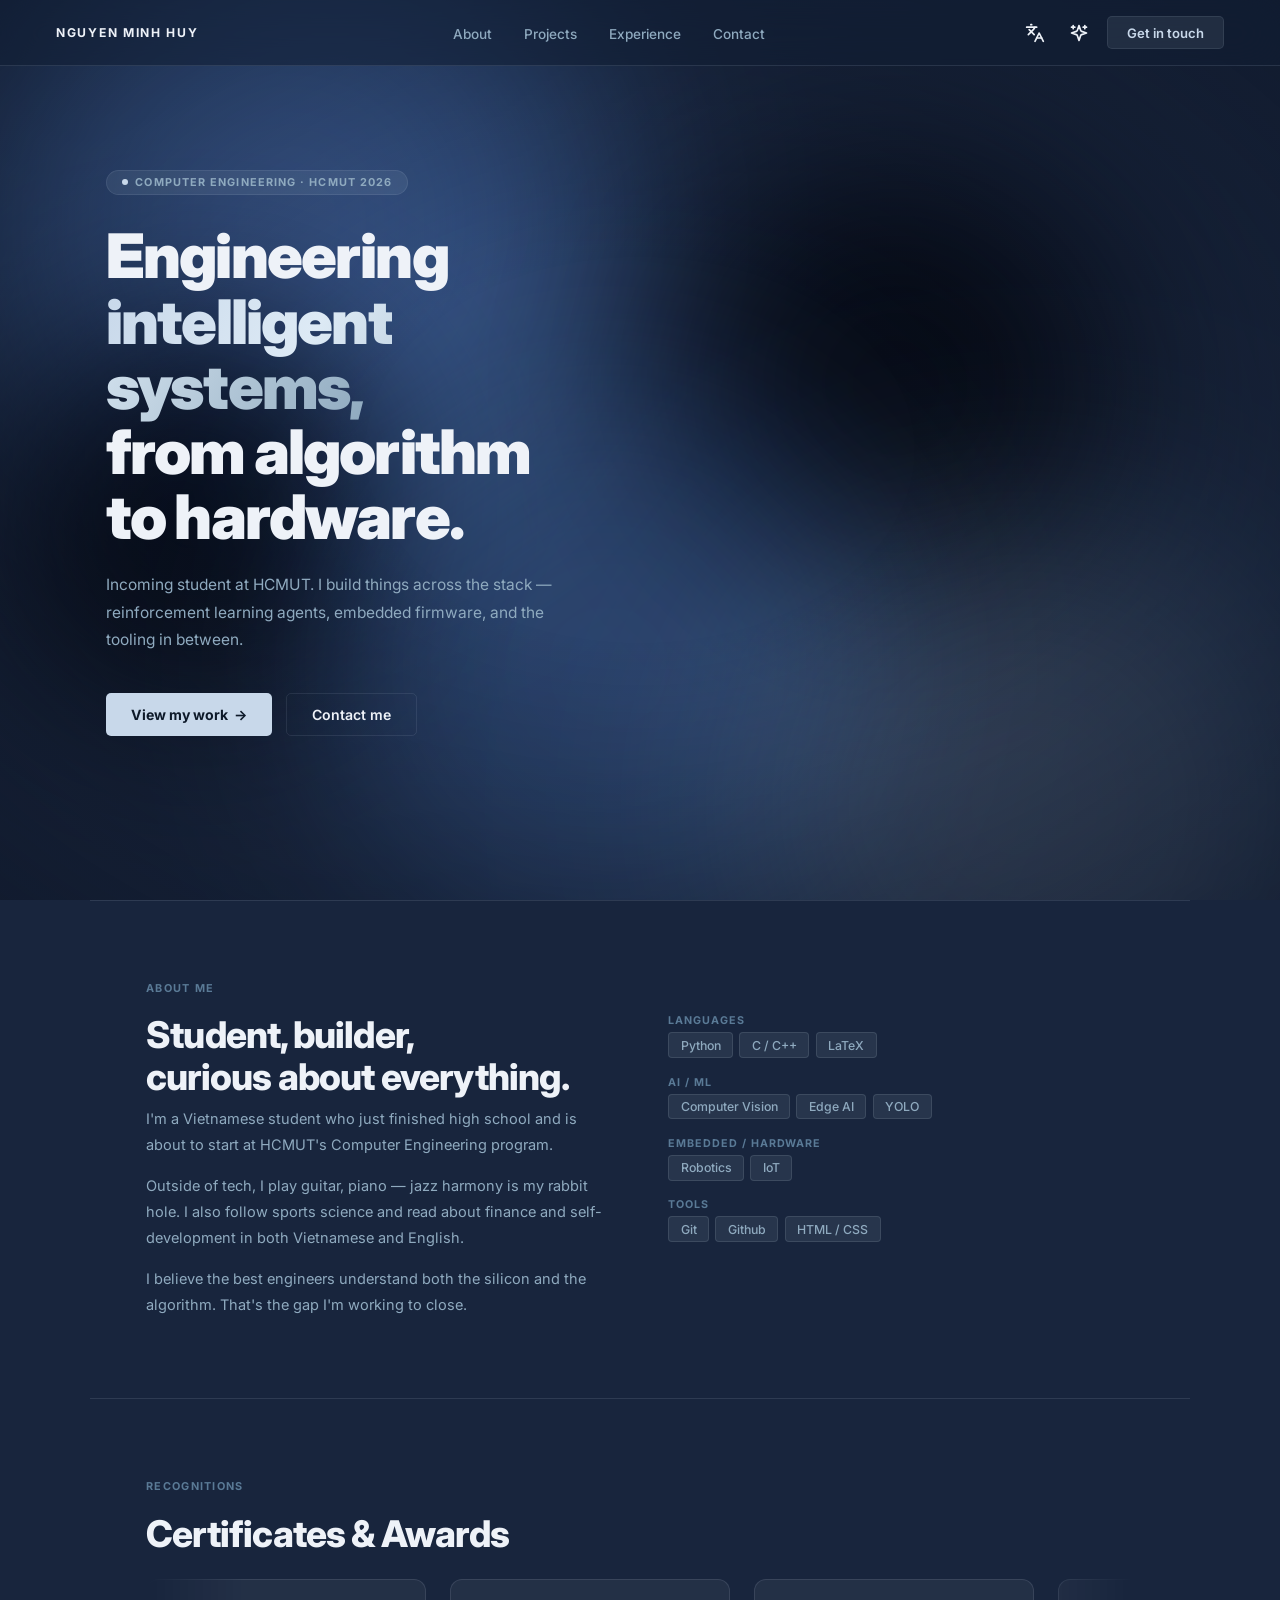
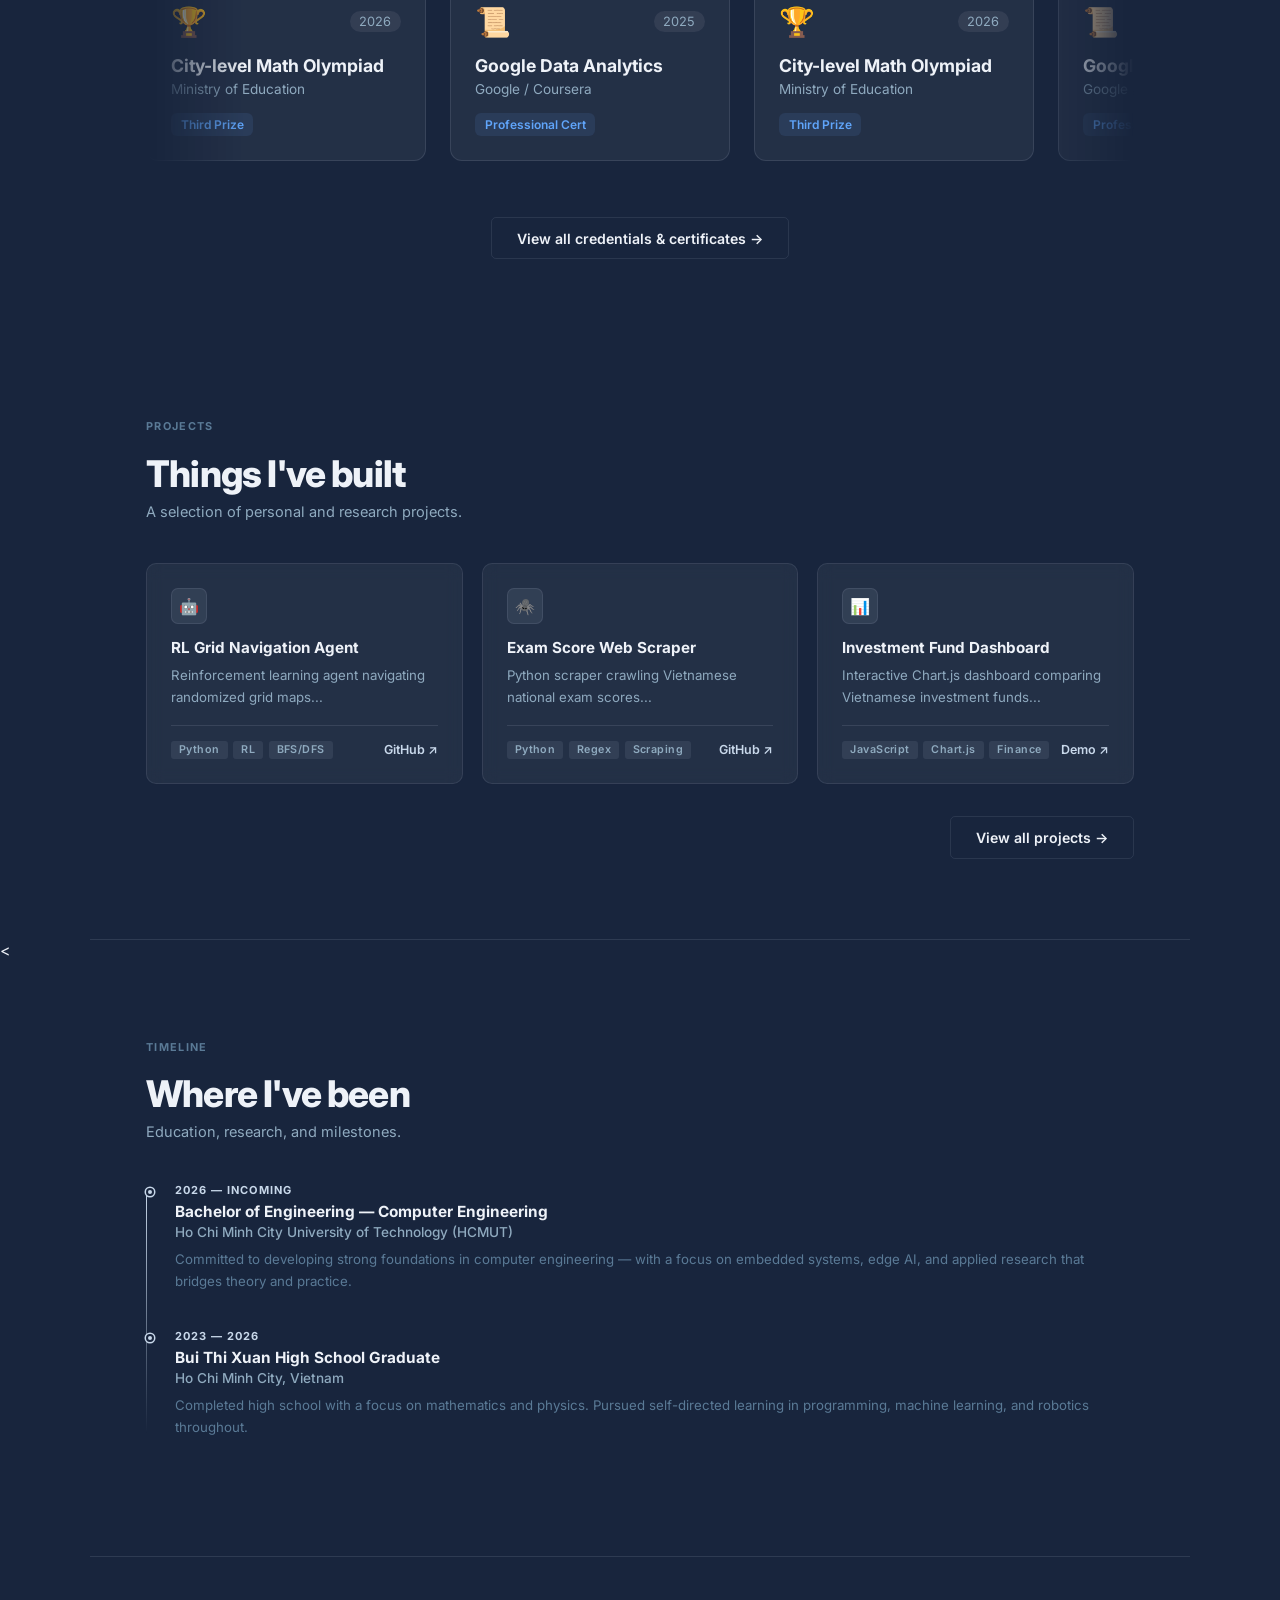
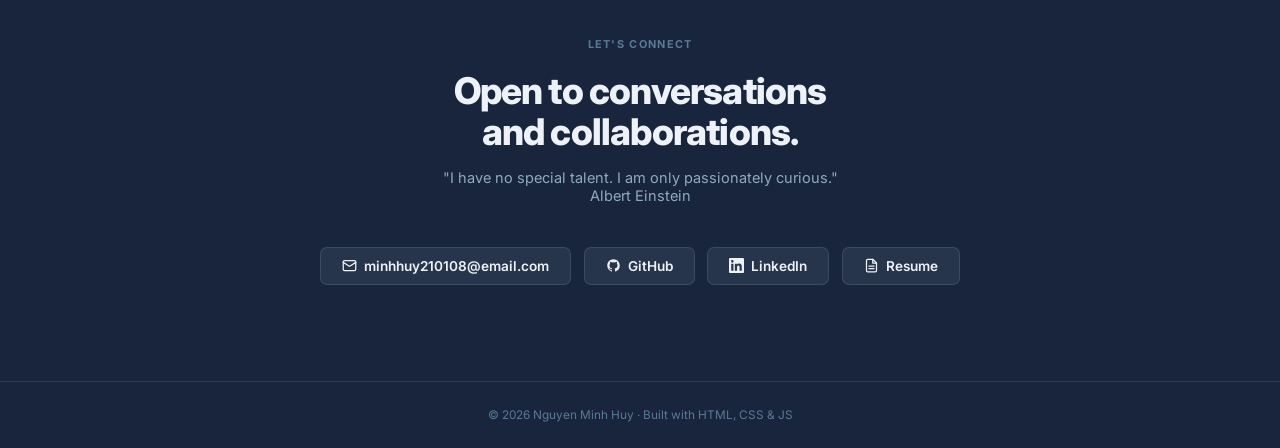
==== index.html @ 806b7d4b "update theme color and add content" ====
<!DOCTYPE html>
<html lang="en">
<head>
  <meta charset="UTF-8">
  <meta name="viewport" content="width=device-width, initial-scale=1.0">
  <title>Nguyen Minh Huy · Portfolio</title>
  
  <!-- Fonts -->
  <link href="https://fonts.googleapis.com/css2?family=Inter:wght@300;400;500;600;700;800;900&display=swap" rel="stylesheet">
  
  <!-- CSS -->
  <link rel="stylesheet" href="css/style.css">
  
  <!-- JavaScript -->
  <script src="js/main.js" defer></script>
</head>
<body>

  <!-- ══ AURORA BACKGROUND ══ -->
  <div class="aurora" aria-hidden="true">
    <div class="aurora-blob b1"></div>
    <div class="aurora-blob b2"></div>
    <div class="aurora-blob b3"></div>
    <div class="aurora-blob b4"></div>
    <div class="aurora-blob b5"></div>
  </div>

  <!-- ── NAV ── -->
  <nav>
    <a href="#hero" class="nav-logo">Nguyen Minh Huy</a>
    <ul class="nav-links">
      <li><a href="#about">About</a></li>
      <li><a href="#projects">Projects</a></li>
      <li><a href="#experience">Experience</a></li>
      <li><a href="#contact">Contact</a></li>
    </ul>

 <!-- KHỐI BÊN PHẢI: Gom icon và nút Get in touch vào chung 1 div -->
  <div class="nav-right">
    <button id="langToggle" class="nav-icon-btn" title="Change Language">
      <!-- Bộ chứa ẩn của Google Translate (không hiển thị ra ngoài giao diện) -->
      <div id="google_translate_element" style="display: none;"></div>
      <svg width="20" height="20" viewBox="0 0 24 24" fill="none" stroke="currentColor" stroke-width="2" stroke-linecap="round" stroke-linejoin="round">
        <path d="m5 8 6 6"></path><path d="m4 14 6-6 2-3"></path><path d="M2 5h12"></path><path d="M7 2h1"></path><path d="m22 22-5-10-5 10"></path><path d="M14 18h6"></path>
      </svg>
    </button>

  <button id="themeToggle" class="nav-icon-btn" title="Toggle Theme">
  <!-- Icon Colorful (Sparkles) -->
  <svg id="icon-colorful" style="display: none;" width="20" height="20" viewBox="0 0 24 24" fill="none" stroke="currentColor" stroke-width="2" stroke-linecap="round" stroke-linejoin="round">
    <path d="m12 3-1.912 5.813a2 2 0 0 1-1.275 1.275L3 12l5.813 1.912a2 2 0 0 1 1.275 1.275L12 21l1.912-5.813a2 2 0 0 1 1.275-1.275L21 12l-5.813-1.912a2 2 0 0 1-1.275-1.275L12 3Z"/>
    <path d="M5 3v4M3 5h4M19 3v4M17 5h4"/>
  </svg>

  <!-- Icon Light (Sun) -->
  <svg id="icon-light" style="display: none;" width="20" height="20" viewBox="0 0 24 24" fill="none" stroke="currentColor" stroke-width="2" stroke-linecap="round" stroke-linejoin="round">
    <circle cx="12" cy="12" r="4"></circle><path d="M12 2v2"></path><path d="M12 20v2"></path><path d="m4.93 4.93 1.41 1.41"></path><path d="m17.66 17.66 1.41 1.41"></path><path d="M2 12h2"></path><path d="M20 12h2"></path><path d="m6.34 17.66-1.41 1.41"></path><path d="m19.07 4.93-1.41 1.41"></path>
  </svg>

  <!-- Icon Dark (Moon) -->
  <svg id="icon-dark" style="display: none;" width="20" height="20" viewBox="0 0 24 24" fill="none" stroke="currentColor" stroke-width="2" stroke-linecap="round" stroke-linejoin="round">
    <path d="M12 3a6 6 0 0 0 9 9 9 9 0 1 1-9-9Z"></path>
  </svg>
</button>

    <a href="mailto:minhhuy210108@gmail.com" class="nav-cta">Get in touch</a>
  </div>
    
  </nav>

  <!-- ══ HERO ══ -->
  <div class="hero-wrap" id="hero">
    <div class="hero-left">
      <span class="eyebrow">Computer Engineering · HCMUT 2026</span>
      <h1>Engineering<br><em>intelligent systems,</em><br>from algorithm<br>to hardware.</h1>
      <p class="hero-sub">
        Incoming student at HCMUT. I build things across
        the stack — reinforcement learning agents, embedded firmware,
        and the tooling in between.
      </p>
      <div class="cta-row">
        <a href="#projects" class="btn-p">View my work &nbsp;→</a>
        <a href="#contact" class="btn-s">Contact me</a>
      </div>
      <!-- <div class="stats">
        <div><div class="stat-n">3+</div><div class="stat-l">Projects</div></div>
        <div><div class="stat-n">2</div><div class="stat-l">Research areas</div></div>
        <div><div class="stat-n">ACLAB</div><div class="stat-l">Applicant</div></div>
      </div> -->
    </div>
  </div>

  <hr class="section-div">

  <!-- ══ ABOUT ══ -->
  <div class="section-wrap" id="about">
    <span class="section-ey">About me</span>
    <div class="about-grid">
      <div>
        <h2 class="section-h">Student, builder,<br>curious about everything.</h2>
        <div class="about-body">
          <p>I'm a Vietnamese student who just finished high school and is about to start at HCMUT's Computer Engineering program.</p>
          <p>Outside of tech, I play guitar, piano — jazz harmony is my rabbit hole. I also follow sports science and read about finance and self-development in both Vietnamese and English.</p>
          <p>I believe the best engineers understand both the silicon and the algorithm. That's the gap I'm working to close.</p>
        </div>
      </div>
      <div class="skills-col">
        <div><div class="skill-label">Languages</div>
          <div class="skill-tag-group">
            <span class="skill-tag">Python</span><span class="skill-tag">C / C++</span>
            <span class="skill-tag">LaTeX</span>
          </div>
        </div>
        <div><div class="skill-label">AI / ML</div>
          <div class="skill-tag-group">
            <span class="skill-tag">Computer Vision</span>
            <span class="skill-tag">Edge AI</span><span class="skill-tag">YOLO</span>
          </div>
        </div>
        <div><div class="skill-label">Embedded / Hardware</div>
          <div class="skill-tag-group">
            <span class="skill-tag">Robotics</span><span class="skill-tag">IoT</span>
          </div>
        </div>
        <div><div class="skill-label">Tools</div>
          <div class="skill-tag-group">
            <span class="skill-tag">Git</span><span class="skill-tag">Github</span>
            <span class="skill-tag">HTML / CSS</span>
          </div>
        </div>
      </div>
    </div>
  </div>

  <hr class="section-div">

  

  <!-- ══ SECTION: CERTIFICATES & AWARDS (AUTO-SCROLL) ══ -->
<section class="section-wrap" id="achievements">
  <span class="section-ey">Recognitions</span>
  <h2 class="section-h">Certificates & Awards</h2>

  <!-- Container chứa băng chuyền -->
  <div class="carousel-container">
    <div class="carousel-track">
      
      <div class="cert-card modal-trigger" data-id="cert-1">
      <div class="cert-header">
        <span class="cert-icon">🏆</span>
        <span class="cert-year">2026</span>
      </div>
      <h3>City-level Math Olympiad</h3>
      <p class="cert-issuer">Ministry of Education</p>
      <span class="cert-tag">Third Prize</span>
    </div>

    <!-- Card 2 -->
    <div class="cert-card modal-trigger" data-id="cert-2">
      <div class="cert-header">
        <span class="cert-icon">📜</span>
        <span class="cert-year">2025</span>
      </div>
      <h3>Google Data Analytics</h3>
      <p class="cert-issuer">Google / Coursera</p>
      <span class="cert-tag">Professional Cert</span>
    </div>
    </div>
  </div>

  <!-- Nút View All tổng hợp bên dưới -->
  <div class="view-more-wrap" style="margin-top: 2.5rem; text-align: center;">
    <a href="achievements.html" class="btn-s">View all credentials & certificates &rarr;</a>
  </div>
</section>


  <!-- ══ PROJECTS ══ -->
<div class="section-wrap" id="projects">
  <span class="section-ey">Projects</span>
  <h2 class="section-h">Things I've built</h2>
  <p class="section-sub">A selection of personal and research projects.</p>
  
  <div class="projects-grid">
    <!-- Card 1: Thêm modal-trigger và data-id="project-1" -->
    <div class="proj-card modal-trigger" data-id="project-1" >
      <div class="proj-icon">🤖</div>
      <h3>RL Grid Navigation Agent</h3>
      <p>Reinforcement learning agent navigating randomized grid maps...</p>
      <div class="proj-footer">
        <div class="proj-tags"><span class="proj-tag">Python</span><span class="proj-tag">RL</span><span class="proj-tag">BFS/DFS</span></div>
        <a href="#" class="proj-link" onclick="event.stopPropagation();">GitHub ↗</a>
      </div>
    </div>

    <!-- Card 2: Thêm modal-trigger và data-id="project-2" -->
    <div class="proj-card modal-trigger" data-id="project-2" style="cursor: pointer;">
      <div class="proj-icon">🕷️</div>
      <h3>Exam Score Web Scraper</h3>
      <p>Python scraper crawling Vietnamese national exam scores...</p>
      <div class="proj-footer">
        <div class="proj-tags"><span class="proj-tag">Python</span><span class="proj-tag">Regex</span><span class="proj-tag">Scraping</span></div>
        <a href="#" class="proj-link" onclick="event.stopPropagation();">GitHub ↗</a>
      </div>
    </div>

    <!-- Card 3: Thêm modal-trigger và data-id="project-3" (nhớ thêm key "project-3" vào projectsData) -->
    <div class="proj-card modal-trigger" data-id="project-3" style="cursor: pointer;">
      <div class="proj-icon">📊</div>
      <h3>Investment Fund Dashboard</h3>
      <p>Interactive Chart.js dashboard comparing Vietnamese investment funds...</p>
      <div class="proj-footer">
        <div class="proj-tags"><span class="proj-tag">JavaScript</span><span class="proj-tag">Chart.js</span><span class="proj-tag">Finance</span></div>
        <a href="#" class="proj-link" onclick="event.stopPropagation();">Demo ↗</a>
      </div>
    </div>
  </div>

  <div class="view-more-wrap">
    <a href="project.html" class="btn-s">View all projects &rarr;</a>
  </div>
</div>

<hr class="section-div">

< <!-- ══ MODAL (CỬA SỔ POPUP ẨN) ══ -->
  <div class="modal-overlay" id="projectModal">
    <div class="modal-content">
      
      <!-- Cụm nút điều khiển góc trên bên phải -->
      <div class="modal-controls">
        <!-- Nút phóng to / mở trang riêng -->
        <a href="#" id="modalExpandBtn" class="modal-btn" title="Open full page" target="_blank">
          <svg width="18" height="18" viewBox="0 0 24 24" fill="none" stroke="currentColor" stroke-width="2" stroke-linecap="round" stroke-linejoin="round">
            <path d="M18 13v6a2 2 0 0 1-2 2H5a2 2 0 0 1-2-2V8a2 2 0 0 1 2-2h6"></path>
            <polyline points="15 3 21 3 21 9"></polyline>
            <line x1="10" y1="14" x2="21" y2="3"></line>
          </svg>
        </a>
        <!-- Nút Đóng -->
        <button class="modal-btn" id="closeModal" title="Close">&times;</button>
      </div>

      <div class="modal-body">
        <div class="modal-icon" id="modalIcon">📁</div>
        <h2 id="modalTitle">Project Title</h2>
        <div class="proj-tags" id="modalTags" style="margin-bottom: 1.5rem;">
          <!-- Tags sẽ được load vào đây -->
        </div>
        <div id="modalDesc" style="color: var(--sub); line-height: 1.8; font-size: 0.95rem;">
          <!-- Chi tiết project sẽ nằm ở đây -->
        </div>
      </div>
    </div>
  </div>

  <!-- ══ EXPERIENCE ══ -->
  <div class="section-wrap" id="experience">
    <span class="section-ey">Timeline</span>
    <h2 class="section-h">Where I've been</h2>
    <p class="section-sub">Education, research, and milestones.</p>
    <div class="timeline">
      <div class="tl-item">
        <div class="tl-date">2026 — Incoming</div>
        <div class="tl-title">Bachelor of Engineering — Computer Engineering</div>
        <div class="tl-org">Ho Chi Minh City University of Technology (HCMUT)</div>
        <div class="tl-desc">Committed to developing strong foundations in computer engineering — with a focus on embedded systems, edge AI, and applied research that bridges theory and practice.</div>
      </div>
      <div class="tl-item">
        <div class="tl-date">2023 — 2026</div>
        <div class="tl-title">Bui Thi Xuan High School Graduate</div>
        <div class="tl-org">Ho Chi Minh City, Vietnam</div>
        <div class="tl-desc">Completed high school with a focus on mathematics and physics. Pursued self-directed learning in programming, machine learning, and robotics throughout.</div>
      </div>
    </div>
  </div>

  <hr class="section-div">

  <!-- ══ CONTACT ══ -->
  <div class="section-wrap contact-center" id="contact">
    <span class="section-ey" style="display:block;text-align:center">Let's connect</span>
    <h2 class="section-h" style="margin-bottom:1rem">Open to conversations<br>and collaborations.</h2>
    <p class="section-sub" style="max-width:430px;margin-left:auto;margin-right:auto;text-align:center">
     "I have no special talent. I am only passionately curious." <br>Albert Einstein 
    </p>
    <div class="contact-links">
      <a href="mailto:minhhuy210108@email.com" class="contact-link">
        <svg viewBox="0 0 24 24" fill="none" stroke="currentColor" stroke-width="2" stroke-linecap="round" stroke-linejoin="round"><rect x="2" y="4" width="20" height="16" rx="2"/><path d="m22 7-8.97 5.7a1.94 1.94 0 0 1-2.06 0L2 7"/></svg>
        minhhuy210108@email.com
      </a>
      <a href="https://github.com/minhhuyng21" target="_blank" class="contact-link">
        <svg viewBox="0 0 24 24" fill="currentColor"><path d="M12 2C6.477 2 2 6.484 2 12.017c0 4.425 2.865 8.18 6.839 9.504.5.092.682-.217.682-.483 0-.237-.008-.868-.013-1.703-2.782.605-3.369-1.343-3.369-1.343-.454-1.158-1.11-1.466-1.11-1.466-.908-.62.069-.608.069-.608 1.003.07 1.531 1.032 1.531 1.032.892 1.53 2.341 1.088 2.91.832.092-.647.35-1.088.636-1.338-2.22-.253-4.555-1.113-4.555-4.951 0-1.093.39-1.988 1.029-2.688-.103-.253-.446-1.272.098-2.65 0 0 .84-.27 2.75 1.026A9.564 9.564 0 0 1 12 6.844a9.59 9.59 0 0 1 2.504.337c1.909-1.296 2.747-1.027 2.747-1.027.546 1.379.202 2.398.1 2.651.64.7 1.028 1.595 1.028 2.688 0 3.848-2.339 4.695-4.566 4.943.359.309.678.92.678 1.855 0 1.338-.012 2.419-.012 2.747 0 .268.18.58.688.482A10.02 10.02 0 0 0 22 12.017C22 6.484 17.522 2 12 2z"/></svg>
        GitHub
      </a>
      <a href="https://linkedin.com/in/minh-huy-nguyen-92a643318" target="_blank" class="contact-link">
        <svg viewBox="0 0 24 24" fill="currentColor"><path d="M20.447 20.452h-3.554v-5.569c0-1.328-.027-3.037-1.852-3.037-1.853 0-2.136 1.445-2.136 2.939v5.667H9.351V9h3.414v1.561h.046c.477-.9 1.637-1.85 3.37-1.85 3.601 0 4.267 2.37 4.267 5.455v6.286zM5.337 7.433a2.062 2.062 0 0 1-2.063-2.065 2.064 2.064 0 1 1 2.063 2.065zm1.782 13.019H3.555V9h3.564v11.452zM22.225 0H1.771C.792 0 0 .774 0 1.729v20.542C0 23.227.792 24 1.771 24h20.451C23.2 24 24 23.227 24 22.271V1.729C24 .774 23.2 0 22.222 0h.003z"/></svg>
        LinkedIn
      </a>
      <a href="#" class="contact-link">
        <svg viewBox="0 0 24 24" fill="none" stroke="currentColor" stroke-width="2" stroke-linecap="round" stroke-linejoin="round"><path d="M14 2H6a2 2 0 0 0-2 2v16a2 2 0 0 0 2 2h12a2 2 0 0 0 2-2V8z"/><polyline points="14 2 14 8 20 8"/><line x1="16" y1="13" x2="8" y2="13"/><line x1="16" y1="17" x2="8" y2="17"/></svg>
        Resume
      </a>
    </div>
  </div>

  <footer>
    <span id="copyright-year"></span> Nguyen Minh Huy · Built with HTML, CSS & JS
  </footer>

</body>
</html>
---- css/style.css ----
*,*::before,*::after {
  box-sizing: border-box;
  margin: 0;
  padding: 0;
}

/* ══════════════════════════════
   1. COLORFUL MODE (Mặc định)
══════════════════════════════ */
:root, [data-theme="colorful"] {
  --bg:          #18253d;
  --blob-dark:   #0b1525;
  --blob-mid:    #223355;
  --blob-silver: #8faabf;
  --blob-white:  #c8d8ea;

  --text:    #eef2f8;
  --sub:     #8faabf;
  --muted:   #5a7a96;
  --border:  rgba(200,216,234,0.12);
  --card:    rgba(255,255,255,0.05);
  --card-b:  rgba(200,216,234,0.1);
  --accent:  #c8d8ea;
  --tag-bg:  rgba(200,216,234,0.09);
  --nav-h:   66px;

  /* ── Thêm mới ── */
  --nav-bg:          rgba(18,30,52,0.55);
  --modal-overlay:   rgba(10,16,30,0.85);
  --card-hover:      rgba(255,255,255,0.08);
  --card-hover-shadow: rgba(0,0,0,0.35);
  --cert-year-bg:    rgba(255,255,255,0.07);
  --cert-tag-color:  #60a5fa;
  --cert-tag-bg:     rgba(96,165,250,0.1);
  --cert-border-hover: rgba(200,216,234,0.3);
  --btn-p-color:     #0d1929;
  --contact-hover:   rgba(200,216,234,0.14);
  --timeline-line:   var(--accent);
  --hero-gradient:   linear-gradient(120deg, #c8d8ea 0%, #ddeaf5 40%, #8faabf 100%);
}

/* ══════════════════════════════
   2. LIGHT MODE
══════════════════════════════ */
[data-theme="light"] {
  --bg:            #e6eef9;
  --bg-secondary:  #f0f6ff;

  --blob-dark:     #0d2550;
  --blob-mid:      #4b72b8;
  --blob-silver:   #dce8ff;
  --blob-white:    #ffffff;

  --text:   #0d2040;
  --sub:    #4a637d;
  --muted:  #7a96b0;

  --accent: #1d4ed8;
  --navy:   #0d2550;
  --blue:   #1a3f80;

  --border: rgba(30,80,180,0.13);
  --card:   rgba(255,255,255,0.72);
  --card-b: rgba(30,80,180,0.13);
  --tag-bg: rgba(29,78,216,0.10);

  /* ── Thêm mới ── */
  --nav-bg:          rgba(230,238,249,0.80);
  --modal-overlay:   rgba(13,32,64,0.55);
  --card-hover:      rgba(255,255,255,0.92);
  --card-hover-shadow: rgba(30,80,180,0.15);
  --cert-year-bg:    rgba(29,78,216,0.08);
  --cert-tag-color:  #1d4ed8;
  --cert-tag-bg:     rgba(29,78,216,0.10);
  --cert-border-hover: rgba(29,78,216,0.35);
  --btn-p-color:     #ffffff;
  --contact-hover:   rgba(29,78,216,0.10);
  --timeline-line:   var(--accent);
  --hero-gradient:   linear-gradient(120deg, #1d4ed8 0%, #3b6fd4 40%, #0d2550 100%);
}

/* ══════════════════════════════
   3. DARK MODE
══════════════════════════════ */
[data-theme="dark"] {
  --bg:          #090a0f;
  --blob-dark:   transparent;
  --blob-mid:    transparent;
  --blob-silver: transparent;
  --blob-white:  transparent;

  --text:    #f8fafc;
  --sub:     #94a3b8;
  --muted:   #475569;
  --border:  rgba(255,255,255,0.1);
  --card:    rgba(255,255,255,0.03);
  --card-b:  rgba(255,255,255,0.05);
  --accent:  #38bdf8;
  --tag-bg:  rgba(56,189,248,0.1);

  /* ── Thêm mới ── */
  --nav-bg:          rgba(9,10,15,0.80);
  --modal-overlay:   rgba(0,0,0,0.88);
  --card-hover:      rgba(255,255,255,0.07);
  --card-hover-shadow: rgba(0,0,0,0.5);
  --cert-year-bg:    rgba(255,255,255,0.05);
  --cert-tag-color:  #38bdf8;
  --cert-tag-bg:     rgba(56,189,248,0.10);
  --cert-border-hover: rgba(56,189,248,0.35);
  --btn-p-color:     #090a0f;
  --contact-hover:   rgba(56,189,248,0.10);
  --timeline-line:   var(--accent);
  --hero-gradient:   linear-gradient(120deg, #38bdf8 0%, #7dd3fc 40%, #94a3b8 100%);
}

/* ══════════════════════════════
   XÓA GRADIENT/ẢNH NỀN Ở LIGHT & DARK MODE
══════════════════════════════ */
[data-theme="light"] body,
[data-theme="dark"] body {
  background-color: var(--bg) !important;
  background-image: none !important;
}

[data-theme="light"] html,
[data-theme="dark"] html {
  background: var(--bg) !important;
}

/* ══════════════════════════════
   VIEW TRANSITIONS
══════════════════════════════ */
::view-transition-old(root),
::view-transition-new(root) {
  animation: none;
  mix-blend-mode: normal;
}

html { scroll-behavior: smooth; }

body {
  font-family: 'Inter', system-ui, sans-serif;
  background: var(--bg);
  color: var(--text);
  min-height: 100vh;
  overflow-x: hidden;
}

/* ══════════════════════════════
   AURORA BLOB BACKGROUND
══════════════════════════════ */
.aurora {
  position: fixed; inset: 0; z-index: 0;
  overflow: hidden;
  background: var(--bg);
  transition: opacity 0.5s ease-in-out, visibility 0.5s ease-in-out;
}

[data-theme="light"] .aurora,
[data-theme="dark"] .aurora {
  opacity: 0 !important;
  visibility: hidden !important;
  pointer-events: none;
}

.aurora-blob {
  position: absolute;
  border-radius: 50%;
  filter: blur(80px);
  opacity: 1;
  mix-blend-mode: screen;
  will-change: transform, opacity;
}

.b1 {
  width: 65vw; height: 65vw;
  top: -15vw; left: -10vw;
  background: radial-gradient(circle at center, #2a4070 0%, #1a2e52 40%, transparent 70%);
  animation: drift1 14s ease-in-out infinite alternate;
}
.b2 {
  width: 50vw; height: 50vw;
  top: 5vw; right: 5vw;
  background: radial-gradient(circle at center, #0d1929 0%, #111f38 35%, transparent 65%);
  animation: drift2 18s ease-in-out infinite alternate;
  mix-blend-mode: multiply;
  opacity: .85;
}
.b3 {
  width: 70vw; height: 55vw;
  bottom: -20vw; right: -15vw;
  background: radial-gradient(circle at center, #8faabf 0%, #c8d8ea 20%, #4a6a88 50%, transparent 70%);
  animation: drift3 22s ease-in-out infinite alternate;
  opacity: .18;
}
.b4 {
  width: 40vw; height: 40vw;
  bottom: 10vw; left: -5vw;
  background: radial-gradient(circle at center, #0b1525 0%, #152235 40%, transparent 68%);
  animation: drift4 16s ease-in-out infinite alternate;
  mix-blend-mode: multiply;
  opacity: .9;
}
.b5 {
  width: 55vw; height: 55vw;
  top: 35vh; left: 20vw;
  background: radial-gradient(circle at center, #1e3560 0%, #162847 45%, transparent 70%);
  animation: drift5 20s ease-in-out infinite alternate;
  opacity: .7;
}

@keyframes drift1 {
  from { transform: translate(0, 0) scale(1); }
  to   { transform: translate(6vw, 8vh) scale(1.12); }
}
@keyframes drift2 {
  from { transform: translate(0, 0) scale(1.05); }
  to   { transform: translate(-8vw, 10vh) scale(.9); }
}
@keyframes drift3 {
  from { transform: translate(0, 0) scale(1); }
  to   { transform: translate(-10vw, -12vh) scale(1.18); }
}
@keyframes drift4 {
  from { transform: translate(0, 0) scale(1); }
  to   { transform: translate(8vw, -6vh) scale(1.1); }
}
@keyframes drift5 {
  from { transform: translate(0, 0) scale(1); }
  to   { transform: translate(5vw, 10vh) scale(.88); }
}

.aurora::after {
  content: ''; position: absolute; inset: 0;
  background: radial-gradient(ellipse at 50% 50%, transparent 30%, rgba(10,16,30,.45) 100%);
  pointer-events: none;
}

/* ══════════════════════════════
   NAV
══════════════════════════════ */
nav {
  position: fixed; top: 0; left: 0; right: 0; z-index: 100;
  height: var(--nav-h);
  display: flex; align-items: center; justify-content: space-between;
  padding: 0 3.5rem;
  background: var(--nav-bg);           /* ✅ Đã fix */
  backdrop-filter: blur(20px);
  -webkit-backdrop-filter: blur(20px);
  border-bottom: 1px solid var(--border);
  transition: background 0.3s ease;
}
.nav-logo {
  font-size: .76rem; font-weight: 700; letter-spacing: .14em;
  color: var(--text); text-transform: uppercase; text-decoration: none;
}
.nav-links { display: flex; gap: 2rem; list-style: none; }
.nav-links a {
  font-size: .85rem; font-weight: 500; color: var(--sub);
  text-decoration: none; transition: color .2s;
}
.nav-links a:hover { color: var(--text); }
.nav-cta {
  background: var(--tag-bg); color: var(--accent);
  border: 1px solid var(--card-b); border-radius: 5px;
  padding: .46rem 1.2rem; font-size: .82rem; font-weight: 600;
  text-decoration: none; cursor: pointer;
  transition: background .2s, transform .15s;
}
.nav-cta:hover { background: var(--card-b); transform: translateY(-1px); }

.nav-right {
  display: flex;
  align-items: center;
  gap: 0.75rem;
}

.nav-icon-btn {
  background: transparent;
  border: none;
  color: var(--text);
  padding: 6px;
  border-radius: 50%;
  cursor: pointer;
  display: flex;
  align-items: center;
  justify-content: center;
  flex-shrink: 0;
  transition: background 0.2s, transform 0.2s;
}

.nav-icon-btn:hover {
  background: var(--card-b);
  transform: scale(1.08);
}

/* ══════════════════════════════
   HERO
══════════════════════════════ */
.hero-wrap {
  position: relative; z-index: 1;
  min-height: 100vh;
  display: grid; grid-template-columns: 1fr 1fr;
  align-items: center; padding-top: var(--nav-h);
  max-width: 1180px; margin: 0 auto;
  padding-left: 3.5rem; padding-right: 3.5rem; gap: 2rem;
}
.eyebrow {
  display: inline-flex; align-items: center; gap: .45rem;
  border: 1px solid var(--card-b); border-radius: 999px;
  padding: .28rem .95rem; font-size: .68rem; font-weight: 700;
  letter-spacing: .1em; color: var(--sub); text-transform: uppercase;
  background: var(--tag-bg); margin-bottom: 1.8rem;
}
.eyebrow::before {
  content: ''; width: 6px; height: 6px; border-radius: 50%;
  background: var(--accent); flex-shrink: 0;
}
.hero-left h1 {
  font-size: clamp(2.5rem, 4.8vw, 4rem);
  font-weight: 900; line-height: 1.06; letter-spacing: -.03em;
  color: var(--text); margin-bottom: 1.4rem;
}
.hero-left h1 em {
  font-style: normal;
  background: var(--hero-gradient);
  -webkit-background-clip: text; -webkit-text-fill-color: transparent;
  background-clip: text;
}
.hero-sub {
  font-size: .97rem; line-height: 1.76; color: var(--sub);
  max-width: 470px; margin-bottom: 2.5rem;
}
.cta-row { display: flex; gap: .9rem; flex-wrap: wrap; margin-bottom: 3.8rem; }
.btn-p {
  display: inline-flex; align-items: center; gap: .4rem;
  background: var(--accent); color: var(--btn-p-color);  /* ✅ Đã fix */
  border: none; border-radius: 5px;
  padding: .74rem 1.55rem; font-size: .88rem; font-weight: 700;
  text-decoration: none; cursor: pointer;
  transition: opacity .2s, transform .15s;
}
.btn-p:hover { opacity: .88; transform: translateY(-1px); }
.btn-s {
  display: inline-flex; align-items: center;
  background: transparent; color: var(--text);
  border: 1px solid var(--card-b); border-radius: 5px;
  padding: .74rem 1.55rem; font-size: .88rem; font-weight: 600;
  text-decoration: none; cursor: pointer;
  transition: background .2s, transform .15s;
}
.btn-s:hover { background: var(--tag-bg); transform: translateY(-1px); }
.stats {
  display: flex; gap: 2.8rem;
  border-top: 1px solid var(--border); padding-top: 1.7rem;
}
.stat-n { font-size: 1.5rem; font-weight: 900; color: var(--text); line-height: 1; margin-bottom: .2rem; }
.stat-l { font-size: .74rem; color: var(--muted); font-weight: 500; }

.hero-right {
  display: flex; align-items: center; justify-content: center;
}
.hero-right img {
  width: 100%; max-width: 460px;
  mix-blend-mode: screen; opacity: .82;
  filter: brightness(.9) contrast(1.05);
  pointer-events: none; user-select: none;
}

/* ══════════════════════════════
   SECTIONS
══════════════════════════════ */
.section-wrap {
  position: relative; z-index: 1;
  max-width: 1100px; margin: 0 auto;
  padding: 5rem 3.5rem;
}
.section-div {
  position: relative; z-index: 1;
  border: none; border-top: 1px solid var(--border);
  max-width: 1100px; width: calc(100% - 7rem); margin: 0 auto;
}
.section-ey {
  font-size: .68rem; font-weight: 700; letter-spacing: .12em;
  color: var(--muted); text-transform: uppercase;
  display: block; margin-bottom: 1.2rem;
}
.section-h {
  font-size: clamp(1.6rem, 3vw, 2.3rem); font-weight: 800;
  letter-spacing: -.022em; color: var(--text);
  margin-bottom: .55rem; line-height: 1.13;
}
.section-sub { font-size: .91rem; color: var(--sub); margin-bottom: 2.6rem; }

/* ── About ── */
.about-grid { display: grid; grid-template-columns: 1fr 1fr; gap: 3.5rem; align-items: start; }
.about-body { font-size: .91rem; line-height: 1.8; color: var(--sub); }
.about-body p+p { margin-top: .9rem; }
.skills-col { display: flex; flex-direction: column; gap: 1.1rem; }
.skill-label { font-size: .67rem; font-weight: 700; letter-spacing: .09em; text-transform: uppercase; color: var(--muted); margin-bottom: .32rem; }
.skill-tag-group { display: flex; flex-wrap: wrap; gap: .4rem; }
.skill-tag {
  background: var(--tag-bg); border: 1px solid var(--border);
  border-radius: 4px; padding: .27rem .72rem;
  font-size: .77rem; font-weight: 500; color: var(--sub);
}

/* ── Projects ── */
.projects-grid { display: grid; grid-template-columns: repeat(auto-fill, minmax(295px, 1fr)); gap: 1.2rem; }
.proj-card {
  background: var(--card); border: 1px solid var(--card-b);
  border-radius: 10px; padding: 1.5rem;
  display: flex; flex-direction: column;
  backdrop-filter: blur(8px);
  transition: transform .2s, box-shadow .2s, background .2s;
}
.proj-card:hover {
  transform: translateY(-3px);
  background: var(--card-hover);              /* ✅ Đã fix */
  box-shadow: 0 12px 32px var(--card-hover-shadow); /* ✅ Đã fix */
}
.proj-icon {
  width: 36px; height: 36px; border-radius: 7px;
  background: var(--tag-bg); border: 1px solid var(--card-b);
  display: flex; align-items: center; justify-content: center;
  font-size: 1rem; margin-bottom: .9rem;
}
.proj-card h3 { font-size: .95rem; font-weight: 700; color: var(--text); margin-bottom: .42rem; }
.proj-card p { font-size: .83rem; line-height: 1.66; color: var(--sub); flex: 1; }
.proj-footer {
  display: flex; align-items: center; justify-content: space-between;
  margin-top: 1.1rem; padding-top: .9rem; border-top: 1px solid var(--border);
}
.proj-tags { display: flex; gap: .35rem; flex-wrap: wrap; }
.proj-tag {
  font-size: .67rem; font-weight: 600; letter-spacing: .04em;
  background: var(--tag-bg); color: var(--sub);  /* ✅ Đã fix */
  border-radius: 3px; padding: .17rem .5rem;
}
.proj-link { font-size: .78rem; font-weight: 600; color: var(--accent); text-decoration: none; flex-shrink: 0; }
.proj-link:hover { text-decoration: underline; }

.view-more-wrap {
  text-align: right;
  margin-top: 2rem;
}

/* ── Timeline ── */
.timeline { margin-top: 2.5rem; position: relative; padding-left: 1.8rem; }
.timeline::before {
  content: ''; position: absolute; left: 0; top: 6px; bottom: 6px;
  width: 1px; background: linear-gradient(to bottom, var(--timeline-line), transparent);
}
.tl-item { position: relative; margin-bottom: 2.3rem; }
.tl-item::before {
  content: ''; position: absolute; left: -1.8rem; top: 5px;
  width: 8px; height: 8px; border-radius: 50%;
  background: var(--accent); border: 2px solid var(--bg);
  box-shadow: 0 0 0 1.5px var(--accent);
}
.tl-date { font-size: .69rem; font-weight: 700; letter-spacing: .09em; text-transform: uppercase; color: var(--accent); margin-bottom: .3rem; }
.tl-title { font-size: .96rem; font-weight: 700; color: var(--text); margin-bottom: .18rem; }
.tl-org { font-size: .85rem; font-weight: 500; color: var(--sub); margin-bottom: .5rem; }
.tl-desc { font-size: .83rem; line-height: 1.69; color: var(--muted); }

/* ── Contact ── */
.contact-center { text-align: center; padding-bottom: 6rem; }
.contact-links { display: flex; gap: .8rem; justify-content: center; flex-wrap: wrap; margin-top: .5rem; }
.contact-link {
  display: inline-flex; align-items: center; gap: .45rem;
  background: var(--tag-bg); border: 1px solid var(--border);  /* ✅ Đã fix */
  border-radius: 7px; padding: .65rem 1.3rem;
  font-size: .85rem; font-weight: 600; color: var(--text);
  text-decoration: none; transition: background .2s, transform .15s;
}
.contact-link:hover { background: var(--contact-hover); transform: translateY(-2px); } /* ✅ Đã fix */
.contact-link svg { width: 15px; height: 15px; flex-shrink: 0; }

footer {
  position: relative; z-index: 1; text-align: center;
  padding: 1.6rem 2rem; border-top: 1px solid var(--border);
  font-size: .74rem; color: var(--muted);
}

/* ══════════════════════════════
   MODAL
══════════════════════════════ */
.proj-card.modal-trigger { cursor: pointer; }

.modal-overlay {
  position: fixed; inset: 0;
  background: var(--modal-overlay);  /* ✅ Đã fix */
  backdrop-filter: blur(8px);
  -webkit-backdrop-filter: blur(8px);
  z-index: 1000;
  display: flex; align-items: center; justify-content: center;
  padding: 2rem;
  opacity: 0; pointer-events: none;
  transition: opacity 0.3s ease;
}

.modal-overlay.active {
  opacity: 1;
  pointer-events: auto;
}

.modal-content {
  background: var(--bg);
  border: 1px solid var(--border);
  border-radius: 12px;
  width: 100%; max-width: 700px; max-height: 85vh;
  overflow-y: auto; position: relative;
  transform: translateY(20px) scale(0.95);
  transition: transform 0.3s ease;
  box-shadow: 0 25px 50px -12px var(--card-hover-shadow);  /* ✅ Đã fix */
}

.modal-overlay.active .modal-content {
  transform: translateY(0) scale(1);
}

.modal-controls {
  position: absolute; top: 1.25rem; right: 1.25rem;
  display: flex; align-items: center; gap: 0.5rem; z-index: 10;
}

.modal-btn {
  background: var(--card-b);
  color: var(--text);
  border: none; width: 36px; height: 36px; border-radius: 50%;
  font-size: 1.2rem; display: flex; align-items: center; justify-content: center;
  cursor: pointer; text-decoration: none;
  transition: background 0.2s, transform 0.2s;
}

.modal-btn:hover {
  background: var(--border);
  transform: translateY(-2px);
}

.modal-body { padding: 3rem; }
.modal-icon { font-size: 2.5rem; margin-bottom: 1rem; }
.modal-body h2 {
  font-size: 2rem; font-weight: 800; color: var(--text); margin-bottom: 0.8rem;
}

/* ══════════════════════════════
   CAROUSEL (CERTS)
══════════════════════════════ */
.carousel-container {
  width: 100%; overflow: hidden; position: relative; padding: 1rem 0;
  mask-image: linear-gradient(to right, transparent, black 10%, black 90%, transparent);
  -webkit-mask-image: linear-gradient(to right, transparent, black 10%, black 90%, transparent);
}

.carousel-track {
  display: flex; gap: 1.5rem; width: max-content;
  animation: scrollInfinite 25s linear infinite;
}

.carousel-container:hover .carousel-track {
  animation-play-state: paused !important;
}

.cert-card {
  background: var(--card);            /* ✅ Đã fix (từ --card-bg sai → --card đúng) */
  border: 1px solid var(--border);
  border-radius: 12px; padding: 1.5rem;
  width: 280px; flex-shrink: 0;
  transition: transform 0.3s ease, border-color 0.3s ease;
}

.cert-card:hover {
  transform: translateY(-4px);
  border-color: var(--cert-border-hover);  /* ✅ Đã fix */
}

.cert-header {
  display: flex; justify-content: space-between;
  align-items: center; margin-bottom: 1rem;
}

.cert-icon { font-size: 1.8rem; }

.cert-year {
  font-size: 0.8rem; color: var(--sub);
  background: var(--cert-year-bg);  /* ✅ Đã fix */
  padding: 0.2rem 0.6rem; border-radius: 20px;
}

.cert-card h3 {
  font-size: 1.1rem; font-weight: 700; color: var(--text);
  margin-bottom: 0.3rem;
  white-space: nowrap; overflow: hidden; text-overflow: ellipsis;
}

.cert-issuer { font-size: 0.85rem; color: var(--sub); margin-bottom: 1rem; }

.cert-tag {
  display: inline-block;
  font-size: 0.75rem; font-weight: 600;
  color: var(--cert-tag-color);      /* ✅ Đã fix */
  background: var(--cert-tag-bg);    /* ✅ Đã fix */
  padding: 0.25rem 0.6rem; border-radius: 6px;
}

.cert-card.modal-trigger { cursor: pointer; }

.cert-card.modal-trigger:hover {
  transform: translateY(-5px) scale(1.02);
  background: var(--card-hover);     /* ✅ Đã fix */
}

@keyframes scrollInfinite {
  0%   { transform: translateX(0); }
  100% { transform: translateX(-50%); }
}

/* ══════════════════════════════
   RESPONSIVE
══════════════════════════════ */
@media(max-width: 820px) {
  .hero-wrap { grid-template-columns: 1fr; padding: calc(var(--nav-h) + 3rem) 1.5rem 3rem; }
  .hero-right { display: none; }
  nav { padding: 0 1.5rem; }
  .nav-links { display: none; }
  .section-wrap { padding: 3.5rem 1.5rem; }
  .about-grid { grid-template-columns: 1fr; }
  .section-div { width: calc(100% - 3rem); }
  .stats { gap: 1.8rem; }
  .modal-body { padding: 2rem 1.5rem; }
  .modal-overlay { padding: 1rem; }
}

@media(prefers-reduced-motion: reduce) {
  .aurora-blob { animation: none !important; }
  * { transition: none !important; }
}
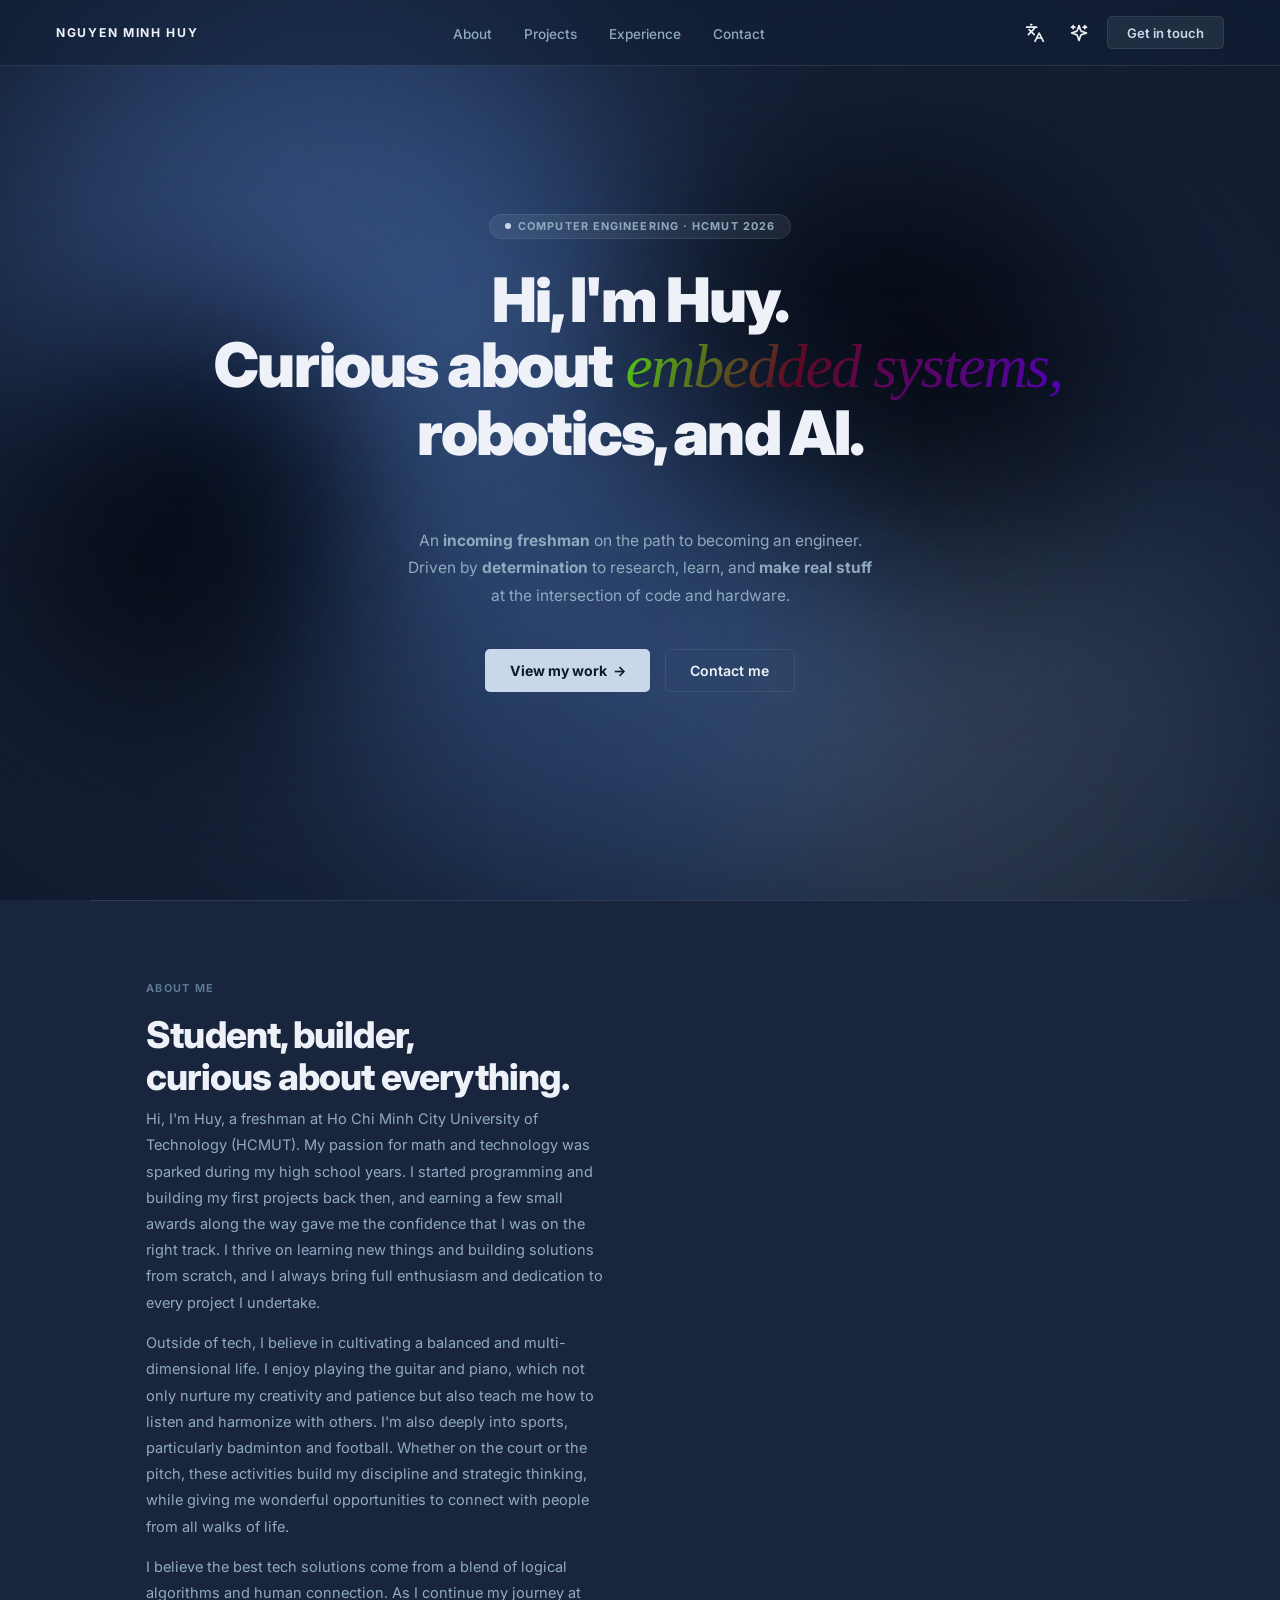
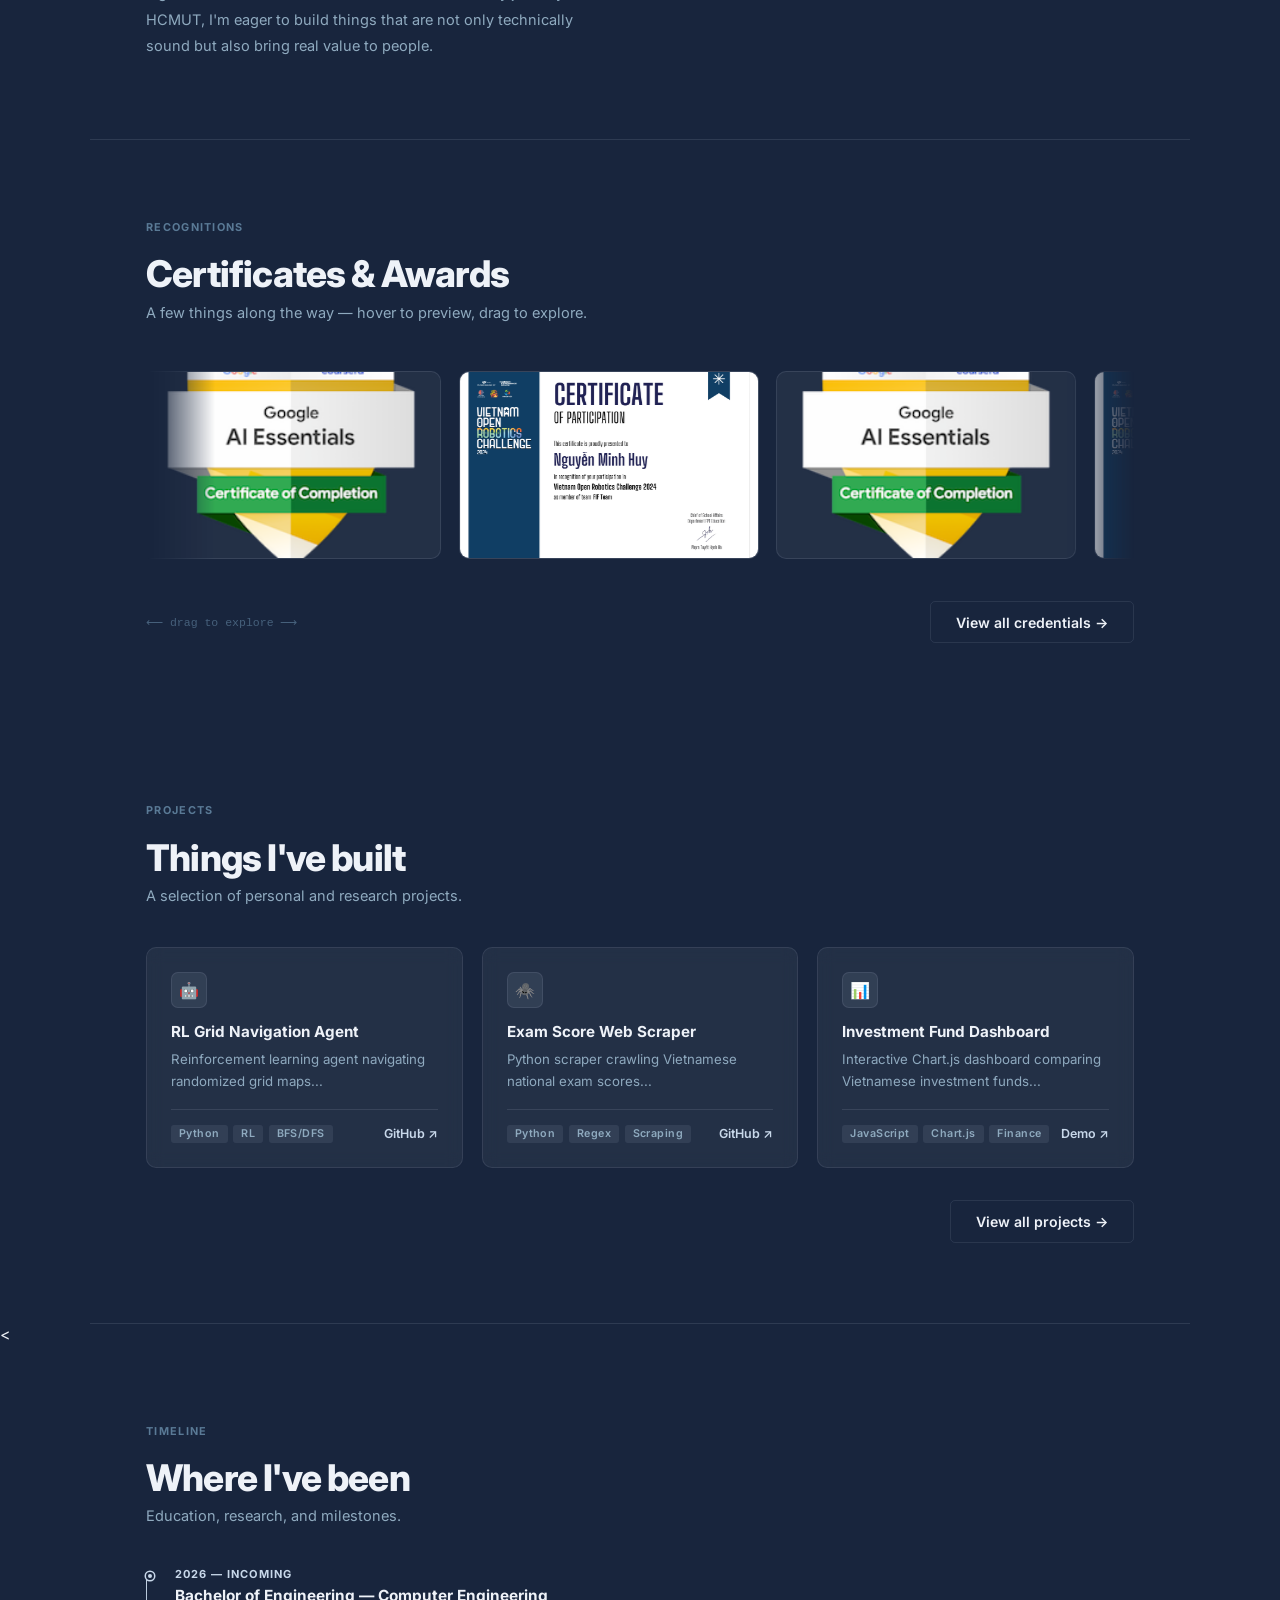
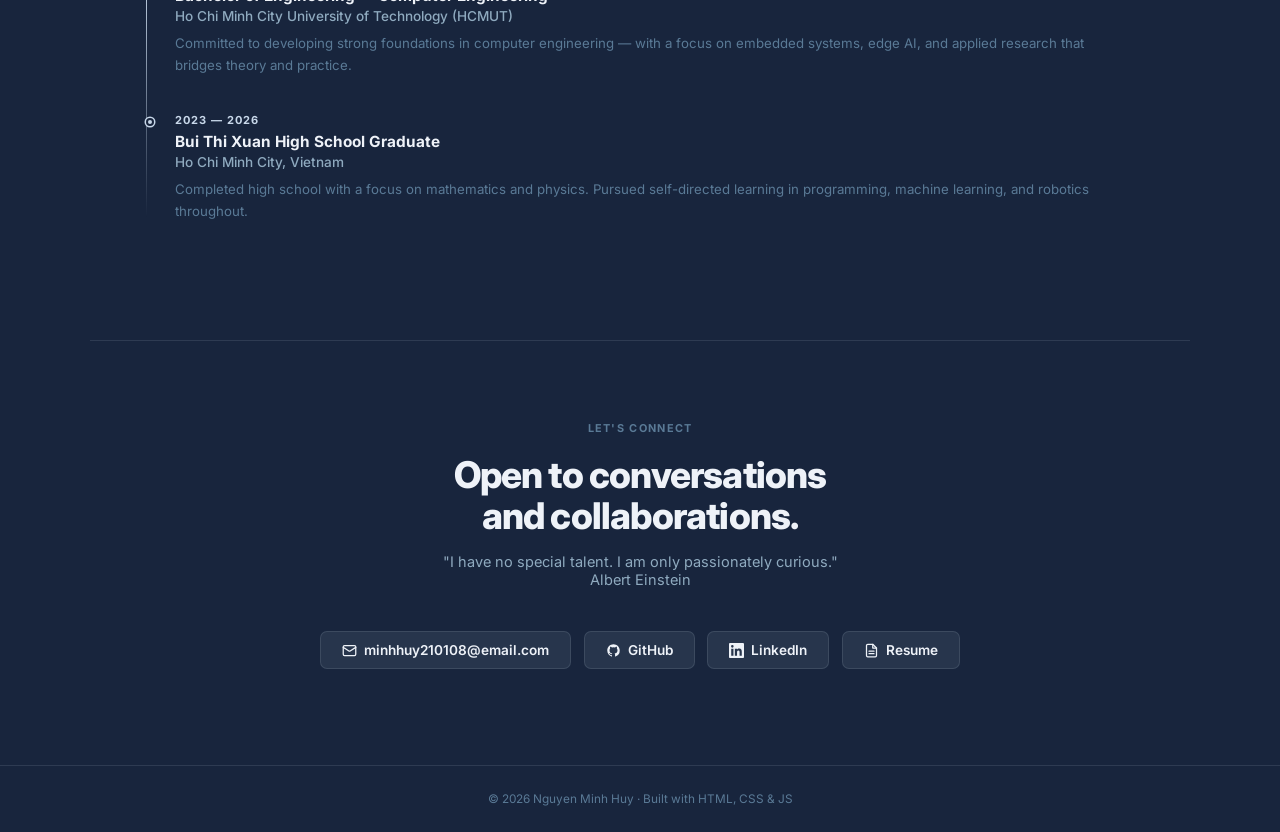
==== commit 0401da80: "change award animation and layout+ update about me" ====
--- a/index.html
+++ b/index.html
@@ -72,11 +72,16 @@
   <div class="hero-wrap" id="hero">
     <div class="hero-left">
       <span class="eyebrow">Computer Engineering · HCMUT 2026</span>
-      <h1>Engineering<br><em>intelligent systems,</em><br>from algorithm<br>to hardware.</h1>
+      <h1>
+        Hi, I'm Huy.<br>
+        Curious about <em>embedded systems,</em><br>
+        robotics, and AI.
+      </h1>
       <p class="hero-sub">
-        Incoming student at HCMUT. I build things across
-        the stack — reinforcement learning agents, embedded firmware,
-        and the tooling in between.
+        <p class="hero-sub">
+          An <strong>incoming freshman</strong> on the path to becoming an engineer. 
+          Driven by <strong>determination</strong> to research, learn, and <strong>make real stuff</strong> at the intersection of code and hardware.
+        </p>
       </p>
       <div class="cta-row">
         <a href="#projects" class="btn-p">View my work &nbsp;→</a>
@@ -99,12 +104,12 @@
       <div>
         <h2 class="section-h">Student, builder,<br>curious about everything.</h2>
         <div class="about-body">
-          <p>I'm a Vietnamese student who just finished high school and is about to start at HCMUT's Computer Engineering program.</p>
-          <p>Outside of tech, I play guitar, piano — jazz harmony is my rabbit hole. I also follow sports science and read about finance and self-development in both Vietnamese and English.</p>
-          <p>I believe the best engineers understand both the silicon and the algorithm. That's the gap I'm working to close.</p>
-        </div>
-      </div>
-      <div class="skills-col">
+          <p>Hi, I'm Huy, a freshman at Ho Chi Minh City University of Technology (HCMUT). My passion for math and technology was sparked during my high school years. I started programming and building my first projects back then, and earning a few small awards along the way gave me the confidence that I was on the right track. I thrive on learning new things and building solutions from scratch, and I always bring full enthusiasm and dedication to every project I undertake.</p>
+          <p>Outside of tech, I believe in cultivating a balanced and multi-dimensional life. I enjoy playing the guitar and piano, which not only nurture my creativity and patience but also teach me how to listen and harmonize with others. I'm also deeply into sports, particularly badminton and football. Whether on the court or the pitch, these activities build my discipline and strategic thinking, while giving me wonderful opportunities to connect with people from all walks of life.</p>
+          <p>I believe the best tech solutions come from a blend of logical algorithms and human connection. As I continue my journey at HCMUT, I'm eager to build things that are not only technically sound but also bring real value to people.</p>
+        </div>
+      </div>
+      <!-- <div class="skills-col">
         <div><div class="skill-label">Languages</div>
           <div class="skill-tag-group">
             <span class="skill-tag">Python</span><span class="skill-tag">C / C++</span>
@@ -128,7 +133,7 @@
             <span class="skill-tag">HTML / CSS</span>
           </div>
         </div>
-      </div>
+      </div> -->
     </div>
   </div>
 
@@ -136,43 +141,37 @@
 
   
 
-  <!-- ══ SECTION: CERTIFICATES & AWARDS (AUTO-SCROLL) ══ -->
+<!-- ══ SECTION: CERTIFICATES & AWARDS ══ -->
+
+<!-- ══ HTML ══ -->
 <section class="section-wrap" id="achievements">
   <span class="section-ey">Recognitions</span>
   <h2 class="section-h">Certificates & Awards</h2>
-
-  <!-- Container chứa băng chuyền -->
-  <div class="carousel-container">
-    <div class="carousel-track">
-      
-      <div class="cert-card modal-trigger" data-id="cert-1">
-      <div class="cert-header">
-        <span class="cert-icon">🏆</span>
-        <span class="cert-year">2026</span>
-      </div>
-      <h3>City-level Math Olympiad</h3>
-      <p class="cert-issuer">Ministry of Education</p>
-      <span class="cert-tag">Third Prize</span>
-    </div>
-
-    <!-- Card 2 -->
-    <div class="cert-card modal-trigger" data-id="cert-2">
-      <div class="cert-header">
-        <span class="cert-icon">📜</span>
-        <span class="cert-year">2025</span>
-      </div>
-      <h3>Google Data Analytics</h3>
-      <p class="cert-issuer">Google / Coursera</p>
-      <span class="cert-tag">Professional Cert</span>
-    </div>
-    </div>
-  </div>
-
-  <!-- Nút View All tổng hợp bên dưới -->
-  <div class="view-more-wrap" style="margin-top: 2.5rem; text-align: center;">
-    <a href="achievements.html" class="btn-s">View all credentials & certificates &rarr;</a>
+  <p class="section-sub">A few things along the way — hover to preview, drag to explore.</p>
+ 
+  <!-- Carousel -->
+  <div class="certs-carousel-outer" id="certsOuter">
+    <div class="certs-carousel-track" id="certsTrack">
+      <!-- Cards được tạo tự động bởi JS bên dưới -->
+    </div>
+  </div>
+ 
+  <!-- Footer -->
+  <div class="certs-footer">
+    <div class="certs-drag-hint">⟵ drag to explore ⟶</div>
+    <a href="achievements.html" class="btn-s">View all credentials →</a>
   </div>
 </section>
+ 
+<!-- Popup element (dùng chung, inject vào body) -->
+<div class="cert-popup" id="certPopup">
+  <div id="certPopupInner"></div>
+  <div class="cert-popup-bar">
+    <strong id="certPopupTitle"></strong>
+    <span id="certPopupSub"></span>
+  </div>
+</div>
+ 
 
 
   <!-- ══ PROJECTS ══ -->
--- a/css/style.css
+++ b/css/style.css
@@ -36,7 +36,7 @@
   --btn-p-color:     #0d1929;
   --contact-hover:   rgba(200,216,234,0.14);
   --timeline-line:   var(--accent);
-  --hero-gradient:   linear-gradient(120deg, #c8d8ea 0%, #ddeaf5 40%, #8faabf 100%);
+  --hero-gradient:   linear-gradient(120deg, #51d916 0%, #5e0925 40%, #5b00cae1 100%);
 }
 
 /* ══════════════════════════════
@@ -293,18 +293,32 @@
   background: var(--card-b);
   transform: scale(1.08);
 }
-
-/* ══════════════════════════════
-   HERO
-══════════════════════════════ */
+/* ══════════════════════════════
+  HERO (TỐI GIẢN & CĂN GIỮA)
+══════════════════════════════ */
+@import url('https://fonts.googleapis.com/css2?family=Playfair+Display:ital@1&display=swap');
+
 .hero-wrap {
   position: relative; z-index: 1;
   min-height: 100vh;
-  display: grid; grid-template-columns: 1fr 1fr;
-  align-items: center; padding-top: var(--nav-h);
+  /* Đổi từ grid 2 cột sang flex để căn giữa toàn bộ */
+  display: flex; 
+  flex-direction: column;
+  align-items: center; 
+  justify-content: center;
+  padding-top: var(--nav-h);
   max-width: 1180px; margin: 0 auto;
   padding-left: 3.5rem; padding-right: 3.5rem; gap: 2rem;
 }
+
+/* Đảm bảo container chứa chữ cũng căn giữa các phần tử bên trong */
+.hero-left {
+  display: flex;
+  flex-direction: column;
+  align-items: center;
+  text-align: center;
+}
+
 .eyebrow {
   display: inline-flex; align-items: center; gap: .45rem;
   border: 1px solid var(--card-b); border-radius: 999px;
@@ -316,31 +330,45 @@
   content: ''; width: 6px; height: 6px; border-radius: 50%;
   background: var(--accent); flex-shrink: 0;
 }
+
 .hero-left h1 {
   font-size: clamp(2.5rem, 4.8vw, 4rem);
   font-weight: 900; line-height: 1.06; letter-spacing: -.03em;
   color: var(--text); margin-bottom: 1.4rem;
 }
+
+/* TẠO NÉT NGHỆ SĨ Ở ĐÂY */
 .hero-left h1 em {
-  font-style: normal;
+  font-family: 'Playfair Display', serif; /* Font Serif có chân mềm mại */
+  font-style: italic; /* Chữ nghiêng */
+  font-weight: 500;
+  padding: 0 4px; /* Tránh bị cắt mất chữ nghiêng ở một số trình duyệt */
   background: var(--hero-gradient);
   -webkit-background-clip: text; -webkit-text-fill-color: transparent;
   background-clip: text;
 }
+
 .hero-sub {
   font-size: .97rem; line-height: 1.76; color: var(--sub);
   max-width: 470px; margin-bottom: 2.5rem;
 }
-.cta-row { display: flex; gap: .9rem; flex-wrap: wrap; margin-bottom: 3.8rem; }
+
+/* Thêm justify-content: center để 2 nút nằm giữa */
+.cta-row { 
+  display: flex; gap: .9rem; flex-wrap: wrap; margin-bottom: 3.8rem; 
+  justify-content: center;
+}
+
 .btn-p {
   display: inline-flex; align-items: center; gap: .4rem;
-  background: var(--accent); color: var(--btn-p-color);  /* ✅ Đã fix */
+  background: var(--accent); color: var(--btn-p-color); 
   border: none; border-radius: 5px;
   padding: .74rem 1.55rem; font-size: .88rem; font-weight: 700;
   text-decoration: none; cursor: pointer;
   transition: opacity .2s, transform .15s;
 }
 .btn-p:hover { opacity: .88; transform: translateY(-1px); }
+
 .btn-s {
   display: inline-flex; align-items: center;
   background: transparent; color: var(--text);
@@ -350,15 +378,20 @@
   transition: background .2s, transform .15s;
 }
 .btn-s:hover { background: var(--tag-bg); transform: translateY(-1px); }
+
+/* Thêm justify-content: center để các con số nằm giữa */
 .stats {
   display: flex; gap: 2.8rem;
   border-top: 1px solid var(--border); padding-top: 1.7rem;
+  justify-content: center;
 }
 .stat-n { font-size: 1.5rem; font-weight: 900; color: var(--text); line-height: 1; margin-bottom: .2rem; }
 .stat-l { font-size: .74rem; color: var(--muted); font-weight: 500; }
 
+/* NẾU VẪN MUỐN GIỮ HÌNH ẢNH SAU KHI CĂN GIỮA TEXT */
 .hero-right {
   display: flex; align-items: center; justify-content: center;
+  margin-top: 2rem;
 }
 .hero-right img {
   width: 100%; max-width: 460px;
@@ -366,7 +399,6 @@
   filter: brightness(.9) contrast(1.05);
   pointer-events: none; user-select: none;
 }
-
 /* ══════════════════════════════
    SECTIONS
 ══════════════════════════════ */
@@ -394,7 +426,7 @@
 
 /* ── About ── */
 .about-grid { display: grid; grid-template-columns: 1fr 1fr; gap: 3.5rem; align-items: start; }
-.about-body { font-size: .91rem; line-height: 1.8; color: var(--sub); }
+.about-body { font-size: .91rem; line-height: 1.8; color: var(--sub);}
 .about-body p+p { margin-top: .9rem; }
 .skills-col { display: flex; flex-direction: column; gap: 1.1rem; }
 .skill-label { font-size: .67rem; font-weight: 700; letter-spacing: .09em; text-transform: uppercase; color: var(--muted); margin-bottom: .32rem; }
@@ -635,4 +667,195 @@
 @media(prefers-reduced-motion: reduce) {
   .aurora-blob { animation: none !important; }
   * { transition: none !important; }
-}+}
+
+
+
+
+
+
+
+/* ── Carousel wrapper ── */
+.certs-carousel-outer {
+  position: relative;
+  overflow: hidden;
+  mask-image: linear-gradient(to right, transparent, black 7%, black 93%, transparent);
+  -webkit-mask-image: linear-gradient(to right, transparent, black 7%, black 93%, transparent);
+  cursor: grab;
+  user-select: none;
+  padding: .5rem 0 1rem;
+}
+.certs-carousel-outer:active {
+  cursor: grabbing;
+}
+ 
+.certs-carousel-track {
+  display: flex;
+  gap: 1.1rem;
+  width: max-content;
+  will-change: transform;
+}
+ 
+/* ── Cert card ── */
+.cert-card-new {
+  flex-shrink: 0;
+  position: relative;
+  border-radius: 10px;
+  overflow: hidden;
+  border: 1px solid var(--border);
+  background: var(--card);
+  transform-style: preserve-3d;
+  transition: box-shadow .3s ease, transform .25s ease;
+  cursor: pointer;
+}
+.cert-card-new.ls { width: 300px; height: 188px; }
+.cert-card-new.pt { width: 168px; height: 224px; }
+ 
+/* Ảnh bên trong card thumbnail — luôn cover để lấp đầy card */
+.cert-card-new img {
+  width: 100%;
+  height: 100%;
+  object-fit: cover;       /* ✅ Card thumbnail: cover là đúng */
+  display: block;
+  pointer-events: none;
+  transition: filter .25s ease;
+}
+ 
+/* Fallback placeholder */
+.cert-placeholder {
+  width: 100%;
+  height: 100%;
+  display: flex;
+  align-items: center;
+  justify-content: center;
+  font-size: .72rem;
+  font-family: monospace;
+  color: var(--muted);
+  background: var(--card);
+  text-align: center;
+  padding: 1rem;
+  line-height: 1.5;
+}
+ 
+/* Shine overlay */
+.cert-shine-layer {
+  position: absolute;
+  inset: 0;
+  background: radial-gradient(
+    circle at var(--mx, 50%) var(--my, 50%),
+    rgba(255,255,255,.16) 0%,
+    transparent 62%
+  );
+  opacity: 0;
+  transition: opacity .2s ease;
+  pointer-events: none;
+  border-radius: 10px;
+}
+ 
+/* Info bar trượt lên từ dưới */
+.cert-info-bar {
+  position: absolute;
+  bottom: 0; left: 0; right: 0;
+  background: linear-gradient(to top, rgba(0,0,0,.78) 0%, transparent 100%);
+  padding: .65rem .85rem .75rem;
+  opacity: 0;
+  transform: translateY(5px);
+  transition: opacity .25s ease, transform .25s ease;
+  pointer-events: none;
+}
+.cert-info-bar strong {
+  display: block;
+  font-size: .75rem;
+  font-weight: 700;
+  color: #fff;
+  margin-bottom: 2px;
+  line-height: 1.3;
+}
+.cert-info-bar span {
+  font-size: .68rem;
+  color: rgba(255,255,255,.72);
+}
+ 
+/* Hover states cho card */
+.cert-card-new:hover {
+  box-shadow: 0 20px 44px var(--card-hover-shadow, rgba(0,0,0,.38));
+}
+.cert-card-new:hover img          { filter: brightness(1.08); }
+.cert-card-new:hover .cert-shine-layer { opacity: 1; }
+.cert-card-new:hover .cert-info-bar    { opacity: 1; transform: translateY(0); }
+ 
+/* ── Popup ── */
+.cert-popup {
+  position: fixed;
+  pointer-events: none;
+  z-index: 9999;
+  opacity: 0;
+  transform: scale(.86) translateY(12px);
+  transition: opacity .22s ease, transform .22s ease;
+  border-radius: 12px;
+  overflow: hidden;
+  box-shadow: 0 32px 64px rgba(0,0,0,.55), 0 0 0 .5px rgba(255,255,255,.1);
+ 
+  /* Quan trọng: để popup tự co theo nội dung */
+  width: auto;
+  height: auto;
+}
+.cert-popup.visible {
+  opacity: 1;
+  transform: scale(1) translateY(0);
+}
+ 
+/* Ảnh trong popup — contain để không cắt */
+.cert-popup-img {
+  display: block;
+  width: 100%;        /* width được set bởi JS */
+  height: auto;       /* ✅ height tự tính theo tỉ lệ ảnh — không bao giờ cắt */
+  object-fit: contain;
+  background: var(--bg);
+}
+ 
+/* Fallback popup */
+.cert-popup-placeholder {
+  width: 100%;
+  min-height: 200px;
+  background: var(--card);
+  display: flex;
+  align-items: center;
+  justify-content: center;
+  font-size: .8rem;
+  color: var(--muted);
+  font-family: monospace;
+  padding: 2rem;
+}
+ 
+/* Info bar popup */
+.cert-popup-bar {
+  background: var(--bg);
+  padding: .75rem 1rem .85rem;
+  border-top: 1px solid var(--border);
+}
+.cert-popup-bar strong {
+  display: block;
+  font-size: .88rem;
+  font-weight: 700;
+  color: var(--text);
+  margin-bottom: 3px;
+}
+.cert-popup-bar span {
+  font-size: .75rem;
+  color: var(--sub);
+}
+ 
+/* ── Footer ── */
+.certs-footer {
+  display: flex;
+  align-items: center;
+  justify-content: space-between;
+  margin-top: 1.6rem;
+}
+.certs-drag-hint {
+  font-size: .72rem;
+  color: var(--muted);
+  font-family: monospace;
+  opacity: .7;
+}
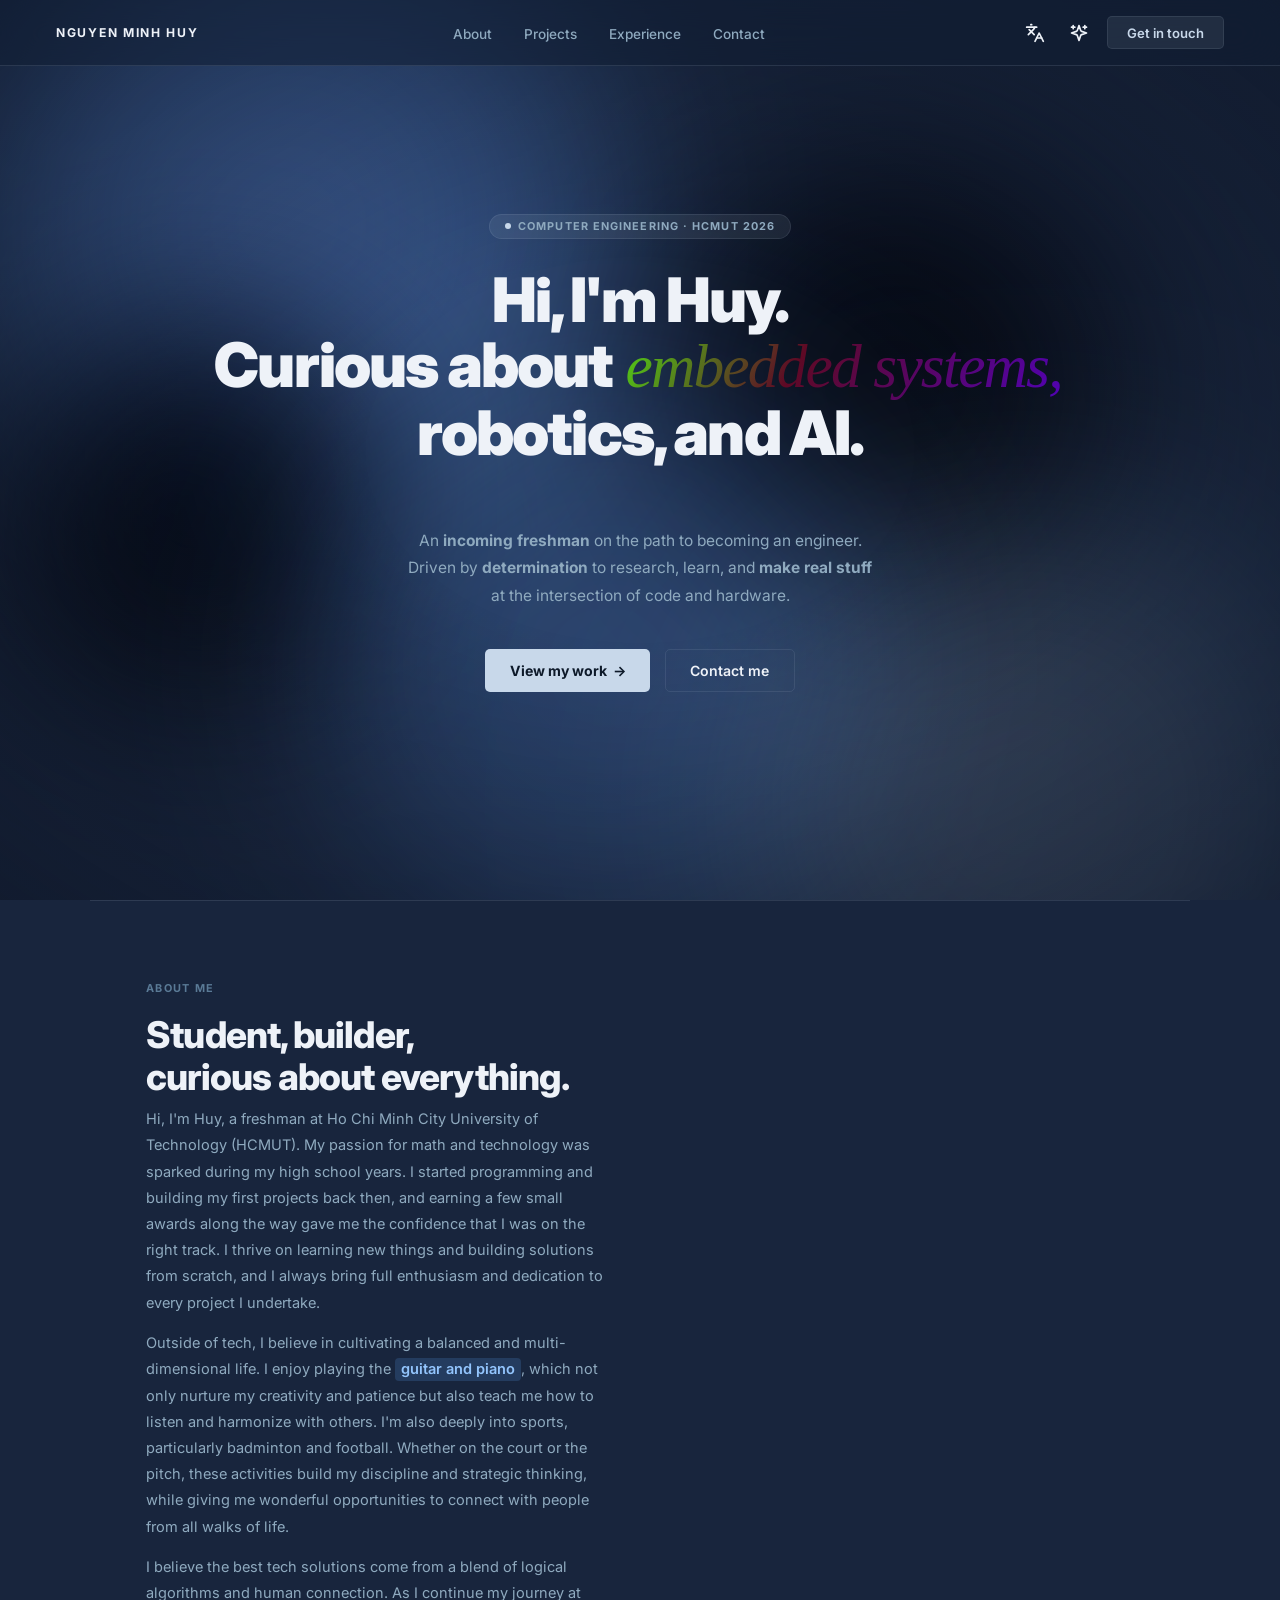
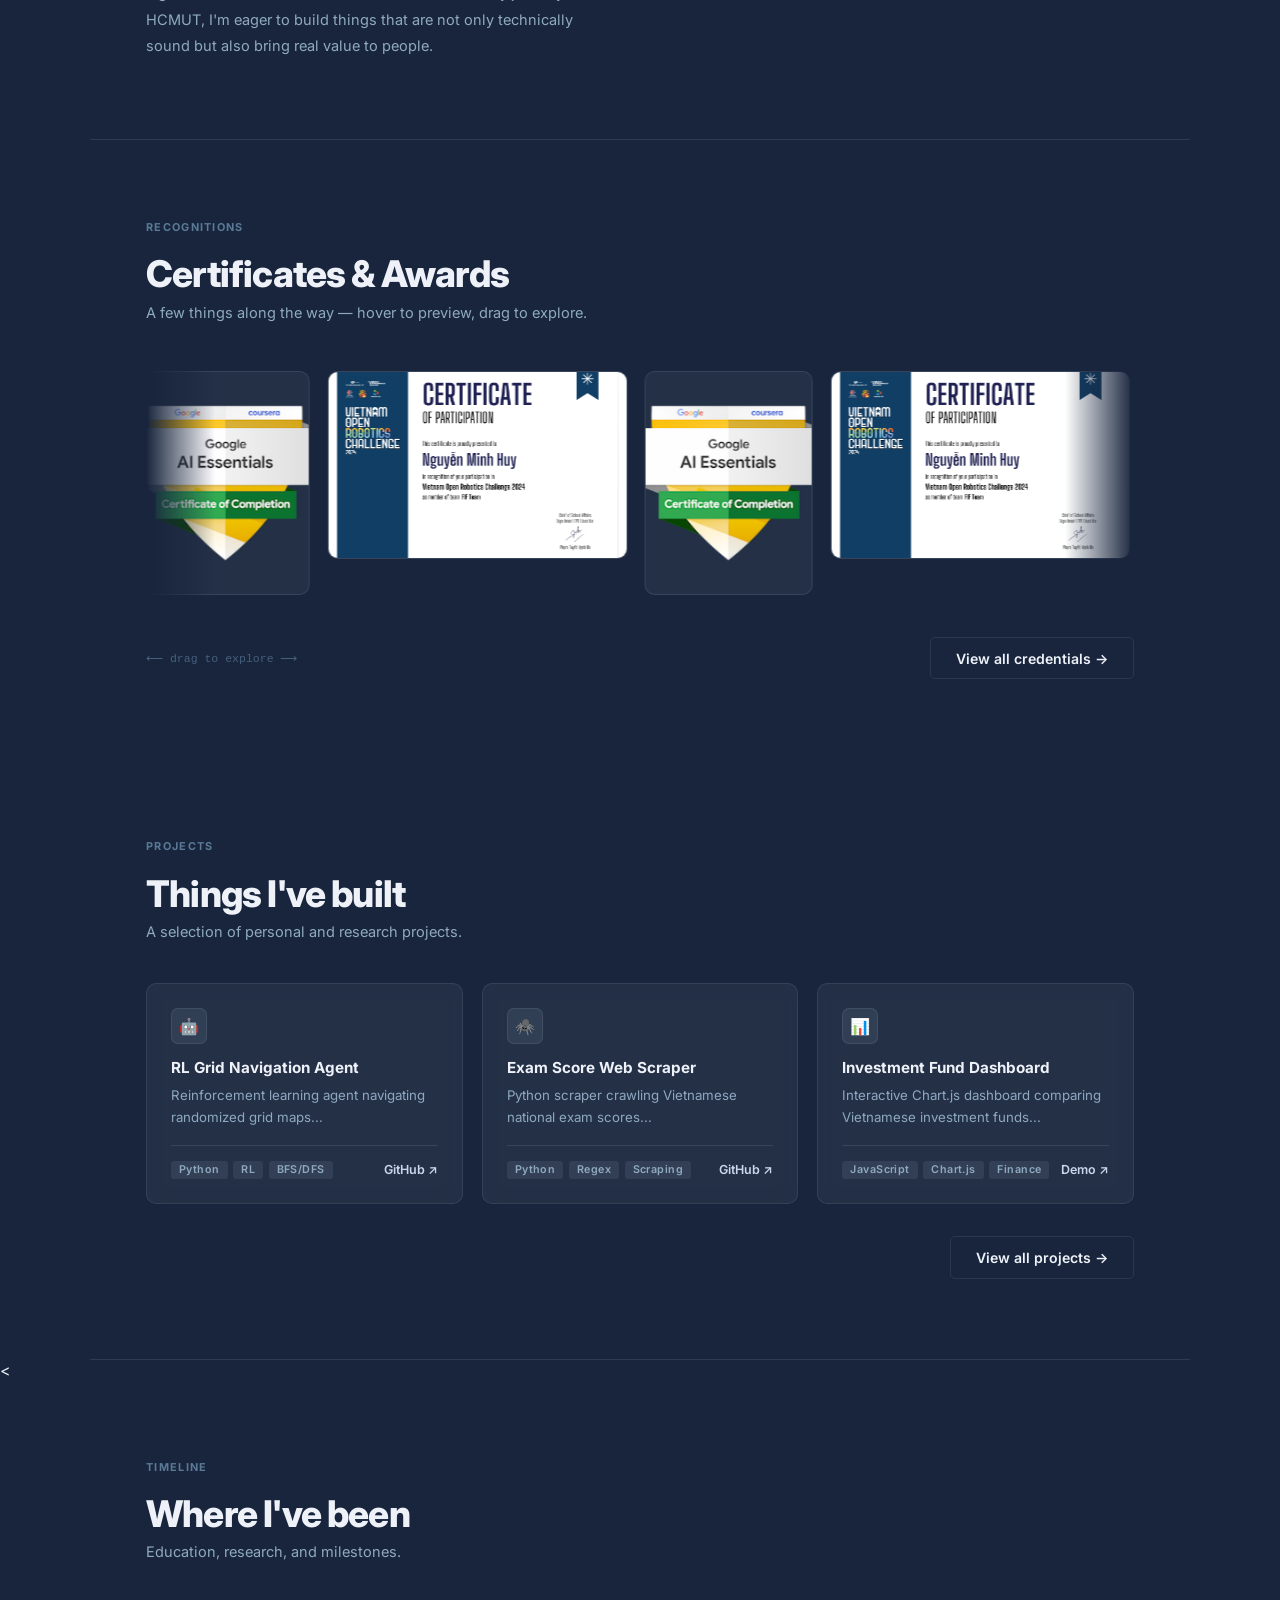
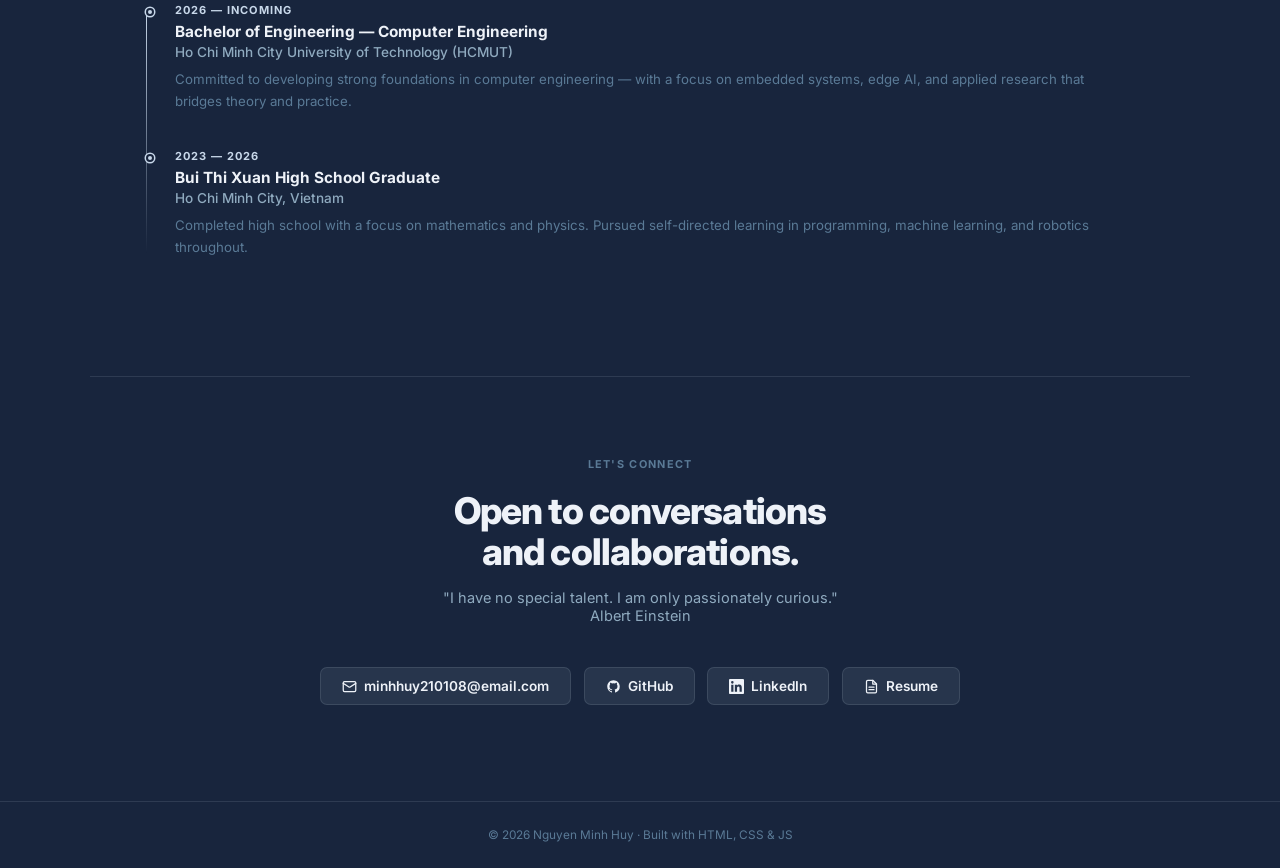
==== commit 9b00843d: "new update" ====
--- a/index.html
+++ b/index.html
@@ -105,7 +105,7 @@
         <h2 class="section-h">Student, builder,<br>curious about everything.</h2>
         <div class="about-body">
           <p>Hi, I'm Huy, a freshman at Ho Chi Minh City University of Technology (HCMUT). My passion for math and technology was sparked during my high school years. I started programming and building my first projects back then, and earning a few small awards along the way gave me the confidence that I was on the right track. I thrive on learning new things and building solutions from scratch, and I always bring full enthusiasm and dedication to every project I undertake.</p>
-          <p>Outside of tech, I believe in cultivating a balanced and multi-dimensional life. I enjoy playing the guitar and piano, which not only nurture my creativity and patience but also teach me how to listen and harmonize with others. I'm also deeply into sports, particularly badminton and football. Whether on the court or the pitch, these activities build my discipline and strategic thinking, while giving me wonderful opportunities to connect with people from all walks of life.</p>
+          <p>Outside of tech, I believe in cultivating a balanced and multi-dimensional life. I enjoy playing the <span class="highlight">guitar and piano</span>, which not only nurture my creativity and patience but also teach me how to listen and harmonize with others. I'm also deeply into sports, particularly badminton and football. Whether on the court or the pitch, these activities build my discipline and strategic thinking, while giving me wonderful opportunities to connect with people from all walks of life.</p>
           <p>I believe the best tech solutions come from a blend of logical algorithms and human connection. As I continue my journey at HCMUT, I'm eager to build things that are not only technically sound but also bring real value to people.</p>
         </div>
       </div>
--- a/css/style.css
+++ b/css/style.css
@@ -37,6 +37,8 @@
   --contact-hover:   rgba(200,216,234,0.14);
   --timeline-line:   var(--accent);
   --hero-gradient:   linear-gradient(120deg, #51d916 0%, #5e0925 40%, #5b00cae1 100%);
+  --hl-bg:   rgba(96, 165, 250, 0.18); /* Nền xanh lam mờ nhẹ */
+  --hl-text: #93c5fd;
 }
 
 /* ══════════════════════════════
@@ -77,6 +79,8 @@
   --contact-hover:   rgba(29,78,216,0.10);
   --timeline-line:   var(--accent);
   --hero-gradient:   linear-gradient(120deg, #1d4ed8 0%, #3b6fd4 40%, #0d2550 100%);
+  --hl-bg:   rgba(29, 78, 216, 0.12); /* Nền xanh royal trong suốt */
+  --hl-text: #1e40af;
 }
 
 /* ══════════════════════════════
@@ -111,6 +115,8 @@
   --contact-hover:   rgba(56,189,248,0.10);
   --timeline-line:   var(--accent);
   --hero-gradient:   linear-gradient(120deg, #38bdf8 0%, #7dd3fc 40%, #94a3b8 100%);
+  --hl-bg:   rgba(56, 189, 248, 0.15); /* Nền cyan nhạt */
+  --hl-text: #38bdf8;
 }
 
 /* ══════════════════════════════
@@ -145,7 +151,14 @@
   min-height: 100vh;
   overflow-x: hidden;
 }
-
+.highlight {
+  background-color: var(--hl-bg);
+  color: var(--hl-text);
+  padding: 0.15em 0.4em;
+  border-radius: 4px;
+  font-weight: 600;
+  transition: all 0.3s ease;
+}
 /* ══════════════════════════════
    AURORA BLOB BACKGROUND
 ══════════════════════════════ */
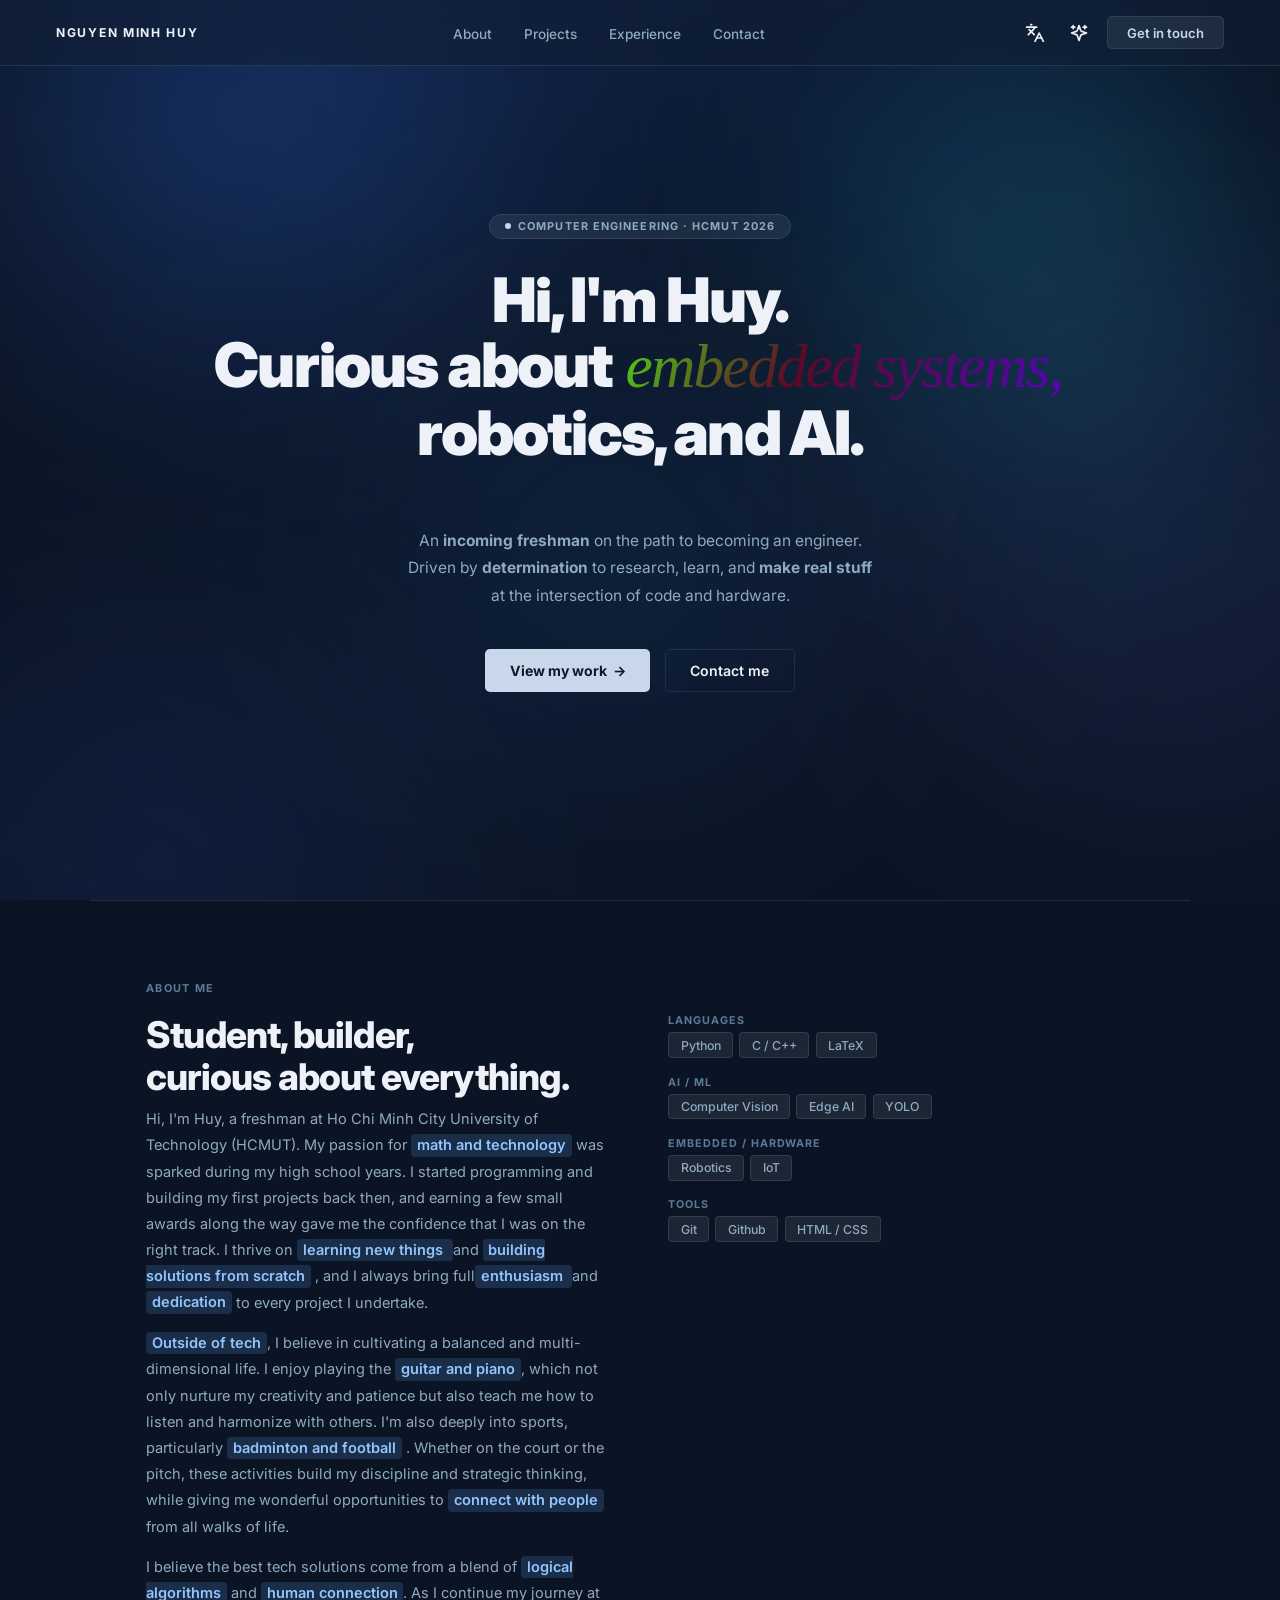
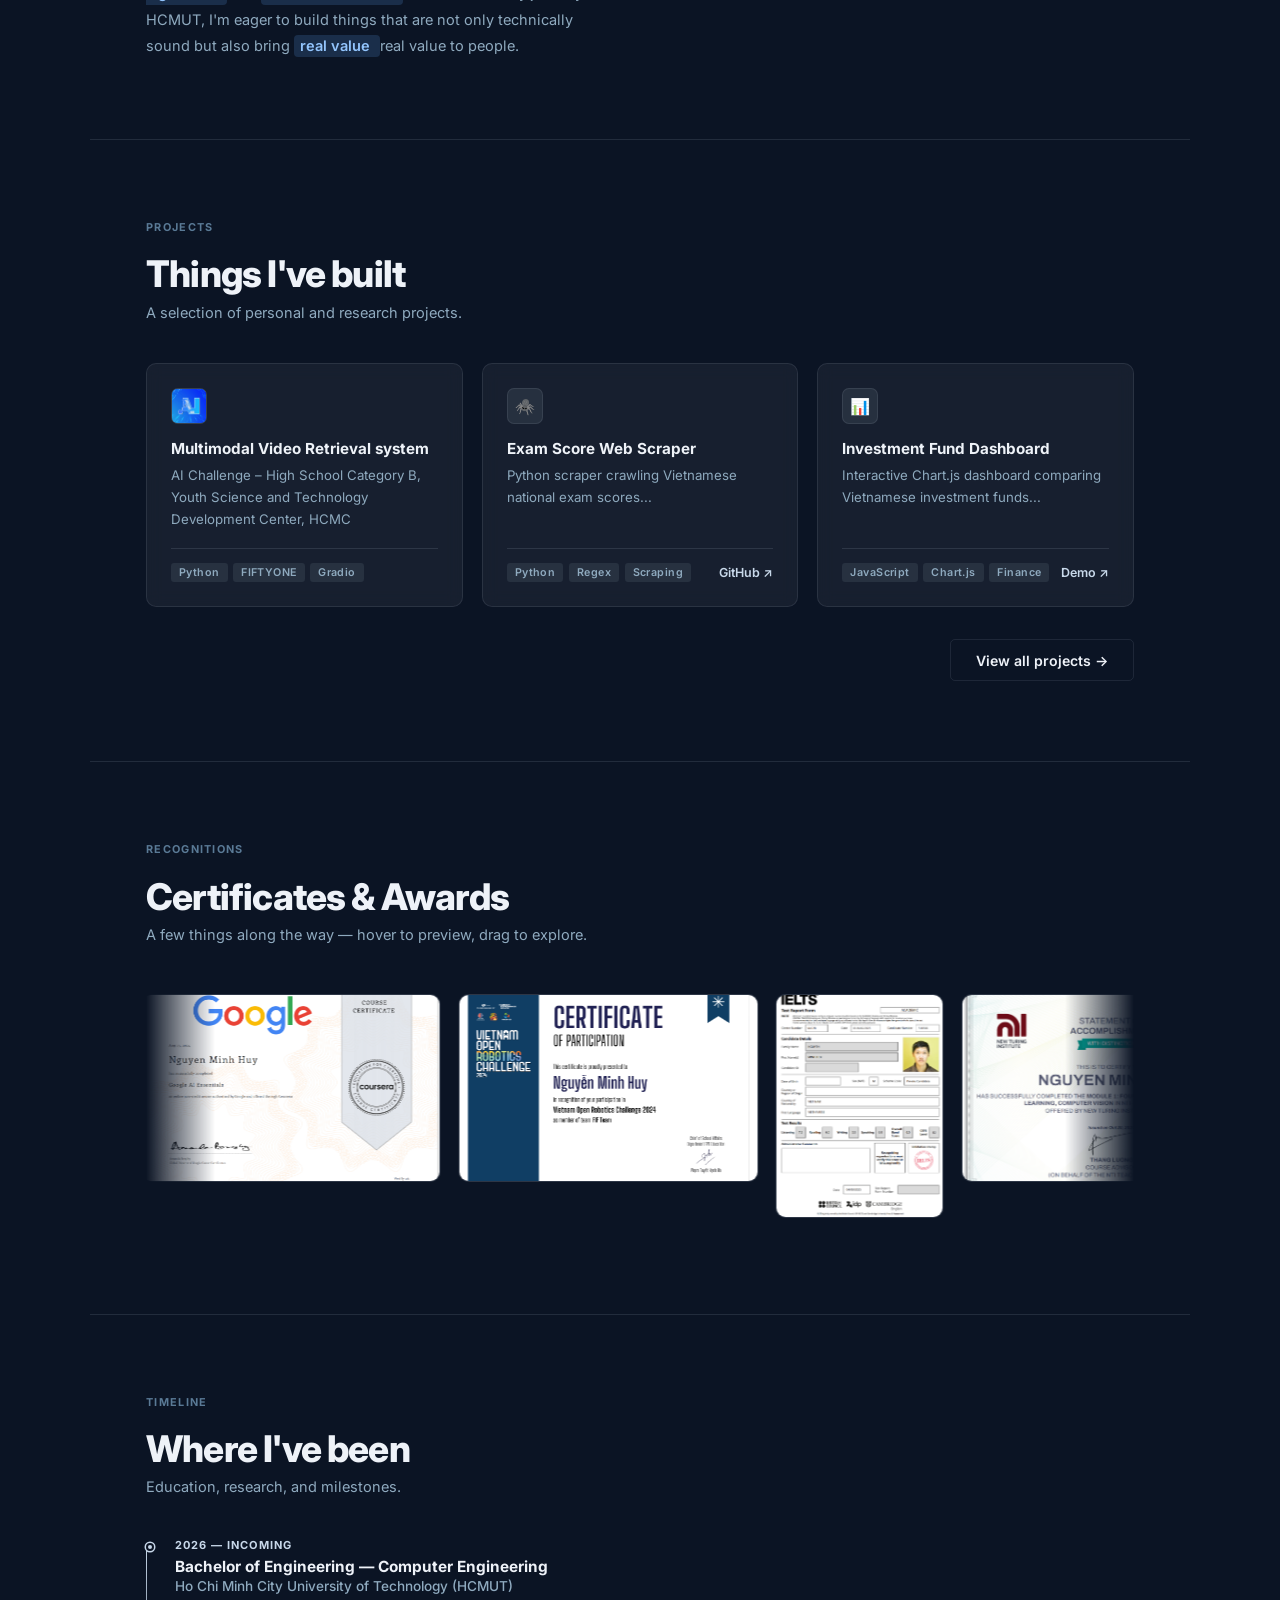
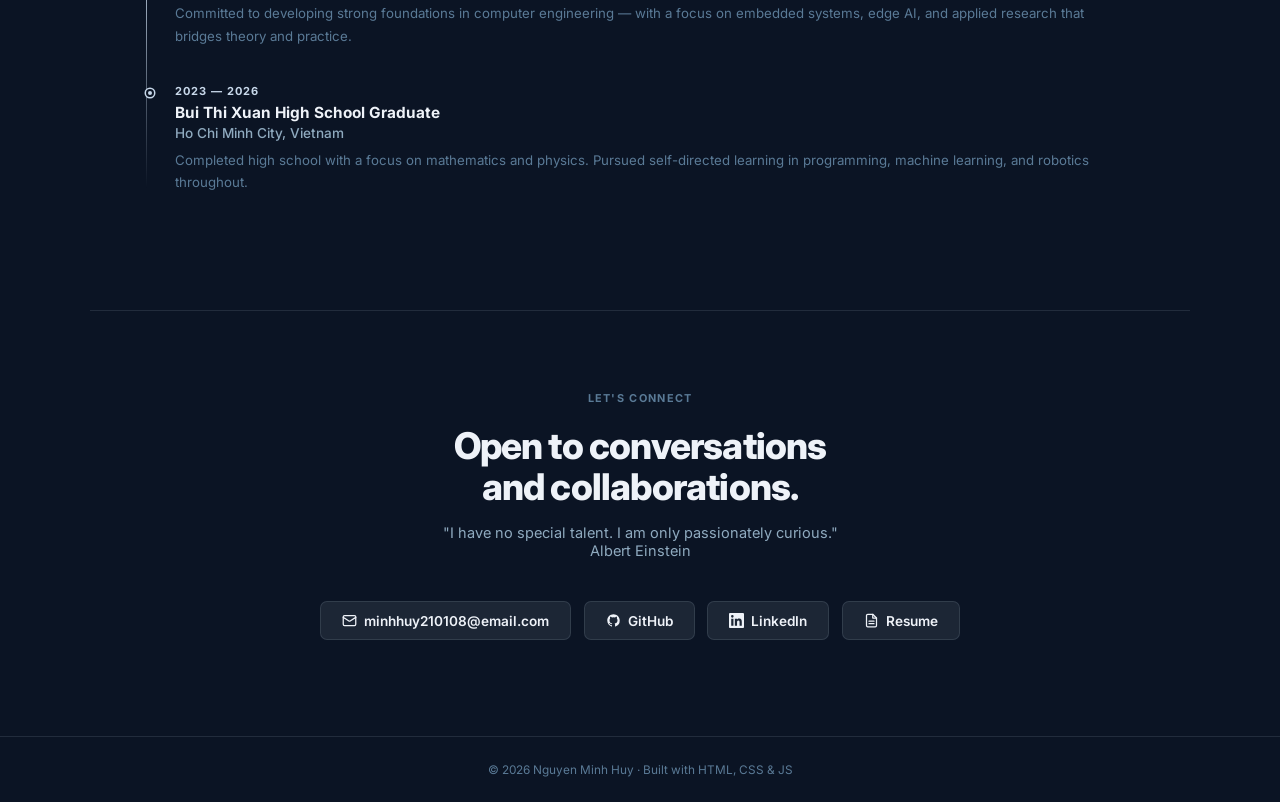
==== commit c288224b: "update 8/8" ====
--- a/index.html
+++ b/index.html
@@ -104,12 +104,12 @@
       <div>
         <h2 class="section-h">Student, builder,<br>curious about everything.</h2>
         <div class="about-body">
-          <p>Hi, I'm Huy, a freshman at Ho Chi Minh City University of Technology (HCMUT). My passion for math and technology was sparked during my high school years. I started programming and building my first projects back then, and earning a few small awards along the way gave me the confidence that I was on the right track. I thrive on learning new things and building solutions from scratch, and I always bring full enthusiasm and dedication to every project I undertake.</p>
-          <p>Outside of tech, I believe in cultivating a balanced and multi-dimensional life. I enjoy playing the <span class="highlight">guitar and piano</span>, which not only nurture my creativity and patience but also teach me how to listen and harmonize with others. I'm also deeply into sports, particularly badminton and football. Whether on the court or the pitch, these activities build my discipline and strategic thinking, while giving me wonderful opportunities to connect with people from all walks of life.</p>
-          <p>I believe the best tech solutions come from a blend of logical algorithms and human connection. As I continue my journey at HCMUT, I'm eager to build things that are not only technically sound but also bring real value to people.</p>
-        </div>
-      </div>
-      <!-- <div class="skills-col">
+          <p>Hi, I'm Huy, a freshman at Ho Chi Minh City University of Technology (HCMUT). My passion for <span class="highlight">math and technology</span> was sparked during my high school years. I started programming and building my first projects back then, and earning a few small awards along the way gave me the confidence that I was on the right track. I thrive on <span class="highlight"> learning new things </span> and <span class="highlight">building solutions from scratch</span> , and I always bring full<span class="highlight">enthusiasm </span> and <span class="highlight">dedication</span> to every project I undertake.</p>
+          <p><span class="highlight">Outside of tech</span>, I believe in cultivating a balanced and multi-dimensional life. I enjoy playing the <span class="highlight">guitar and piano</span>, which not only nurture my creativity and patience but also teach me how to listen and harmonize with others. I'm also deeply into sports, particularly <span class="highlight">badminton and football</span> . Whether on the court or the pitch, these activities build my discipline and strategic thinking, while giving me wonderful opportunities to <span class="highlight"> connect with people  </span>from all walks of life.</p>
+          <p>I believe the best tech solutions come from a blend of <span class="highlight">logical algorithms</span> and <span class="highlight">human connection</span>. As I continue my journey at HCMUT, I'm eager to build things that are not only technically sound but also bring <span class="highlight"> real value </span> real value to people.</p>
+        </div>
+      </div>
+      <div class="skills-col">
         <div><div class="skill-label">Languages</div>
           <div class="skill-tag-group">
             <span class="skill-tag">Python</span><span class="skill-tag">C / C++</span>
@@ -133,7 +133,7 @@
             <span class="skill-tag">HTML / CSS</span>
           </div>
         </div>
-      </div> -->
+      </div>
     </div>
   </div>
 
@@ -141,37 +141,7 @@
 
   
 
-<!-- ══ SECTION: CERTIFICATES & AWARDS ══ -->
-
-<!-- ══ HTML ══ -->
-<section class="section-wrap" id="achievements">
-  <span class="section-ey">Recognitions</span>
-  <h2 class="section-h">Certificates & Awards</h2>
-  <p class="section-sub">A few things along the way — hover to preview, drag to explore.</p>
- 
-  <!-- Carousel -->
-  <div class="certs-carousel-outer" id="certsOuter">
-    <div class="certs-carousel-track" id="certsTrack">
-      <!-- Cards được tạo tự động bởi JS bên dưới -->
-    </div>
-  </div>
- 
-  <!-- Footer -->
-  <div class="certs-footer">
-    <div class="certs-drag-hint">⟵ drag to explore ⟶</div>
-    <a href="achievements.html" class="btn-s">View all credentials →</a>
-  </div>
-</section>
- 
-<!-- Popup element (dùng chung, inject vào body) -->
-<div class="cert-popup" id="certPopup">
-  <div id="certPopupInner"></div>
-  <div class="cert-popup-bar">
-    <strong id="certPopupTitle"></strong>
-    <span id="certPopupSub"></span>
-  </div>
-</div>
- 
+
 
 
   <!-- ══ PROJECTS ══ -->
@@ -182,13 +152,12 @@
   
   <div class="projects-grid">
     <!-- Card 1: Thêm modal-trigger và data-id="project-1" -->
-    <div class="proj-card modal-trigger" data-id="project-1" >
-      <div class="proj-icon">🤖</div>
-      <h3>RL Grid Navigation Agent</h3>
-      <p>Reinforcement learning agent navigating randomized grid maps...</p>
+    <div class="proj-card modal-trigger" data-id="project-aic" >
+      <div class="proj-icon"><img src="assets/aic.png" alt="AI Challenge"></div>
+      <h3>Multimodal Video Retrieval system</h3>
+      <p>AI Challenge – High School Category B, Youth Science and Technology Development Center, HCMC</p>
       <div class="proj-footer">
-        <div class="proj-tags"><span class="proj-tag">Python</span><span class="proj-tag">RL</span><span class="proj-tag">BFS/DFS</span></div>
-        <a href="#" class="proj-link" onclick="event.stopPropagation();">GitHub ↗</a>
+        <div class="proj-tags"><span class="proj-tag">Python</span><span class="proj-tag">FIFTYONE</span><span class="proj-tag">Gradio</span></div>
       </div>
     </div>
 
@@ -222,7 +191,7 @@
 
 <hr class="section-div">
 
-< <!-- ══ MODAL (CỬA SỔ POPUP ẨN) ══ -->
+<!-- ══ MODAL (CỬA SỔ POPUP ẨN) ══ -->
   <div class="modal-overlay" id="projectModal">
     <div class="modal-content">
       
@@ -253,6 +222,41 @@
     </div>
   </div>
 
+
+  <!-- ══ SECTION: CERTIFICATES & AWARDS ══ -->
+
+  <!-- ══ HTML ══ -->
+  <section class="section-wrap" id="achievements">
+    <span class="section-ey">Recognitions</span>
+    <h2 class="section-h">Certificates & Awards</h2>
+    <p class="section-sub">A few things along the way — hover to preview, drag to explore.</p>
+  
+    <!-- Carousel -->
+    <div class="certs-carousel-outer" id="certsOuter">
+      <div class="certs-carousel-track" id="certsTrack">
+        <!-- Cards được tạo tự động bởi JS bên dưới -->
+      </div>
+    </div>
+  
+    <!-- Footer
+    <div class="certs-footer">
+      <div class="certs-drag-hint">⟵ drag to explore ⟶</div>
+      <a href="achievements.html" class="btn-s">View all credentials →</a>
+    </div> -->
+  </section>
+  
+  <!-- Popup element (dùng chung, inject vào body) -->
+  <div class="cert-popup" id="certPopup">
+    <div id="certPopupInner"></div>
+    <div class="cert-popup-bar">
+      <strong id="certPopupTitle"></strong>
+      <span id="certPopupSub"></span>
+    </div>
+  </div>
+ 
+
+
+  <hr class="section-div">
   <!-- ══ EXPERIENCE ══ -->
   <div class="section-wrap" id="experience">
     <span class="section-ey">Timeline</span>
--- a/css/style.css
+++ b/css/style.css
@@ -8,7 +8,7 @@
    1. COLORFUL MODE (Mặc định)
 ══════════════════════════════ */
 :root, [data-theme="colorful"] {
-  --bg:          #18253d;
+  --bg:          #0b1424;;
   --blob-dark:   #0b1525;
   --blob-mid:    #223355;
   --blob-silver: #8faabf;
@@ -57,7 +57,7 @@
   --sub:    #4a637d;
   --muted:  #7a96b0;
 
-  --accent: #1d4ed8;
+  --accent: #030391;
   --navy:   #0d2550;
   --blue:   #1a3f80;
 
@@ -162,93 +162,306 @@
 /* ══════════════════════════════
    AURORA BLOB BACKGROUND
 ══════════════════════════════ */
+ /* ══════════════════════════════════════════════
+   SOFT DEEP-BLUE AURORA
+   Light & calm — no dark fade
+   ══════════════════════════════════════════════ */
+
 .aurora {
-  position: fixed; inset: 0; z-index: 0;
-  overflow: hidden;
-  background: var(--bg);
-  transition: opacity 0.5s ease-in-out, visibility 0.5s ease-in-out;
-}
-
-[data-theme="light"] .aurora,
-[data-theme="dark"] .aurora {
-  opacity: 0 !important;
-  visibility: hidden !important;
-  pointer-events: none;
-}
+    position: fixed;
+    inset: 0;
+    z-index: 0;
+    overflow: hidden;
+    pointer-events: none;
+
+    background: #0b1424;
+}
+
+
+/* Soft overall blue atmosphere */
+.aurora::before {
+    content: "";
+    position: absolute;
+    inset: 0;
+
+    background:
+        radial-gradient(
+            ellipse 75% 55% at 50% 0%,
+            rgba(37, 99, 235, 0.13),
+            transparent 70%
+        );
+
+    pointer-events: none;
+}
+
+
+/* Very subtle vignette — NOT black */
+.aurora::after {
+    content: "";
+    position: absolute;
+    inset: 0;
+
+    background:
+        radial-gradient(
+            ellipse at center,
+            transparent 35%,
+            rgba(5, 15, 30, 0.08) 100%
+        );
+
+    pointer-events: none;
+}
+
+
+/* ──────────────────────────────────────────────
+   BASE
+   ────────────────────────────────────────────── */
 
 .aurora-blob {
-  position: absolute;
-  border-radius: 50%;
-  filter: blur(80px);
-  opacity: 1;
-  mix-blend-mode: screen;
-  will-change: transform, opacity;
-}
+    position: absolute;
+    border-radius: 50%;
+
+    filter: blur(85px);
+
+    mix-blend-mode: screen;
+
+    will-change: transform, opacity;
+
+    pointer-events: none;
+}
+
+
+/* ──────────────────────────────────────────────
+   BLUE — TOP LEFT
+   ────────────────────────────────────────────── */
 
 .b1 {
-  width: 65vw; height: 65vw;
-  top: -15vw; left: -10vw;
-  background: radial-gradient(circle at center, #2a4070 0%, #1a2e52 40%, transparent 70%);
-  animation: drift1 14s ease-in-out infinite alternate;
-}
+    width: 62vw;
+    height: 58vw;
+
+    top: -20vw;
+    left: -12vw;
+
+    background:
+        radial-gradient(
+            circle,
+            rgba(37, 99, 235, 0.38) 0%,
+            rgba(37, 99, 235, 0.20) 35%,
+            transparent 70%
+        );
+
+    opacity: 0.85;
+
+    animation:
+        softAurora1 22s
+        ease-in-out
+        infinite alternate;
+}
+
+
+/* ──────────────────────────────────────────────
+   CYAN — TOP RIGHT
+   ────────────────────────────────────────────── */
+
 .b2 {
-  width: 50vw; height: 50vw;
-  top: 5vw; right: 5vw;
-  background: radial-gradient(circle at center, #0d1929 0%, #111f38 35%, transparent 65%);
-  animation: drift2 18s ease-in-out infinite alternate;
-  mix-blend-mode: multiply;
-  opacity: .85;
-}
+    width: 48vw;
+    height: 48vw;
+
+    top: -5vw;
+    right: -5vw;
+
+    background:
+        radial-gradient(
+            circle,
+            rgba(34, 211, 238, 0.28) 0%,
+            rgba(14, 165, 233, 0.16) 38%,
+            transparent 72%
+        );
+
+    opacity: 0.8;
+
+    animation:
+        softAurora2 27s
+        ease-in-out
+        infinite alternate;
+
+    animation-delay: -7s;
+}
+
+
+/* ──────────────────────────────────────────────
+   BLUE / INDIGO — RIGHT CENTER
+   ────────────────────────────────────────────── */
+
 .b3 {
-  width: 70vw; height: 55vw;
-  bottom: -20vw; right: -15vw;
-  background: radial-gradient(circle at center, #8faabf 0%, #c8d8ea 20%, #4a6a88 50%, transparent 70%);
-  animation: drift3 22s ease-in-out infinite alternate;
-  opacity: .18;
-}
+    width: 58vw;
+    height: 50vw;
+
+    top: 25vh;
+    right: -20vw;
+
+    background:
+        radial-gradient(
+            circle,
+            rgba(59, 130, 246, 0.22) 0%,
+            rgba(99, 102, 241, 0.13) 38%,
+            transparent 72%
+        );
+
+    opacity: 0.65;
+
+    animation:
+        softAurora3 31s
+        ease-in-out
+        infinite alternate;
+
+    animation-delay: -13s;
+}
+
+
+/* ──────────────────────────────────────────────
+   DEEP BLUE — BOTTOM LEFT
+   ────────────────────────────────────────────── */
+
 .b4 {
-  width: 40vw; height: 40vw;
-  bottom: 10vw; left: -5vw;
-  background: radial-gradient(circle at center, #0b1525 0%, #152235 40%, transparent 68%);
-  animation: drift4 16s ease-in-out infinite alternate;
-  mix-blend-mode: multiply;
-  opacity: .9;
-}
+    width: 55vw;
+    height: 50vw;
+
+    bottom: -22vw;
+    left: -15vw;
+
+    background:
+        radial-gradient(
+            circle,
+            rgba(30, 64, 175, 0.25) 0%,
+            rgba(37, 99, 235, 0.12) 42%,
+            transparent 72%
+        );
+
+    opacity: 0.7;
+
+    animation:
+        softAurora4 29s
+        ease-in-out
+        infinite alternate;
+
+    animation-delay: -16s;
+}
+
+
+/* ──────────────────────────────────────────────
+   CENTER BLUE / CYAN
+   ────────────────────────────────────────────── */
+
 .b5 {
-  width: 55vw; height: 55vw;
-  top: 35vh; left: 20vw;
-  background: radial-gradient(circle at center, #1e3560 0%, #162847 45%, transparent 70%);
-  animation: drift5 20s ease-in-out infinite alternate;
-  opacity: .7;
-}
-
-@keyframes drift1 {
-  from { transform: translate(0, 0) scale(1); }
-  to   { transform: translate(6vw, 8vh) scale(1.12); }
-}
-@keyframes drift2 {
-  from { transform: translate(0, 0) scale(1.05); }
-  to   { transform: translate(-8vw, 10vh) scale(.9); }
-}
-@keyframes drift3 {
-  from { transform: translate(0, 0) scale(1); }
-  to   { transform: translate(-10vw, -12vh) scale(1.18); }
-}
-@keyframes drift4 {
-  from { transform: translate(0, 0) scale(1); }
-  to   { transform: translate(8vw, -6vh) scale(1.1); }
-}
-@keyframes drift5 {
-  from { transform: translate(0, 0) scale(1); }
-  to   { transform: translate(5vw, 10vh) scale(.88); }
-}
-
-.aurora::after {
-  content: ''; position: absolute; inset: 0;
-  background: radial-gradient(ellipse at 50% 50%, transparent 30%, rgba(10,16,30,.45) 100%);
-  pointer-events: none;
-}
-
+    width: 55vw;
+    height: 45vw;
+
+    top: 30vh;
+    left: 20vw;
+
+    background:
+        radial-gradient(
+            circle,
+            rgba(14, 165, 233, 0.16) 0%,
+            rgba(37, 99, 235, 0.12) 40%,
+            transparent 72%
+        );
+
+    opacity: 0.65;
+
+    animation:
+        softAurora5 35s
+        ease-in-out
+        infinite alternate;
+
+    animation-delay: -20s;
+}
+
+
+/* ══════════════════════════════════════════════
+   SMOOTH MOTION
+   ══════════════════════════════════════════════ */
+
+@keyframes softAurora1 {
+    0% {
+        transform: translate3d(-2vw, -1vh, 0) scale(1);
+    }
+
+    50% {
+        transform: translate3d(5vw, 4vh, 0) scale(1.08);
+    }
+
+    100% {
+        transform: translate3d(11vw, 7vh, 0) scale(1.14);
+    }
+}
+
+
+@keyframes softAurora2 {
+    0% {
+        transform: translate3d(2vw, 0, 0) scale(1);
+    }
+
+    50% {
+        transform: translate3d(-5vw, 6vh, 0) scale(1.09);
+    }
+
+    100% {
+        transform: translate3d(-10vw, 10vh, 0) scale(0.96);
+    }
+}
+
+
+@keyframes softAurora3 {
+    0% {
+        transform: translate3d(0, 2vh, 0) scale(1);
+    }
+
+    50% {
+        transform: translate3d(-5vw, -3vh, 0) scale(1.07);
+    }
+
+    100% {
+        transform: translate3d(-10vw, -7vh, 0) scale(1.12);
+    }
+}
+
+
+@keyframes softAurora4 {
+    0% {
+        transform: translate3d(0, 0, 0) scale(1);
+    }
+
+    50% {
+        transform: translate3d(6vw, -3vh, 0) scale(1.06);
+    }
+
+    100% {
+        transform: translate3d(12vw, -6vh, 0) scale(1.12);
+    }
+}
+
+
+@keyframes softAurora5 {
+    0% {
+        transform: translate3d(0, 0, 0) scale(1);
+    }
+
+    50% {
+        transform: translate3d(5vw, 5vh, 0) scale(0.96);
+    }
+
+    100% {
+        transform: translate3d(-6vw, 9vh, 0) scale(1.08);
+    }
+}
+
+
+@media (prefers-reduced-motion: reduce) {
+    .aurora-blob {
+        animation: none !important;
+    }
+}
 /* ══════════════════════════════
    NAV
 ══════════════════════════════ */
@@ -587,6 +800,147 @@
 .modal-icon { font-size: 2.5rem; margin-bottom: 1rem; }
 .modal-body h2 {
   font-size: 2rem; font-weight: 800; color: var(--text); margin-bottom: 0.8rem;
+}
+
+/* ══════════════════════════════
+   PROJECT DETAIL CONTENT — README style
+   (dùng chung cho Modal & trang project-x.html)
+══════════════════════════════ */
+
+
+/* Badge pills (thay cho row tags rời rạc) */
+.pd-badges { display: flex; flex-wrap: wrap; gap: .45rem; margin: 0 0 1.6rem; }
+.pd-badge {
+  display: inline-flex; align-items: center; gap: .35rem;
+  font-size: .72rem; font-weight: 600; letter-spacing: .01em;
+  background: var(--tag-bg); color: var(--sub);
+  border: 1px solid var(--card-b); border-radius: 5px;
+  padding: .3rem .65rem;
+}
+
+/* Section headings kiểu README: "## Heading" + gạch chân */
+.pd-h3 {
+  display: flex; align-items: baseline; gap: .5rem;
+  font-size: .98rem; font-weight: 700; color: var(--text);
+  margin: 1.9rem 0 .9rem; padding-bottom: .55rem;
+  border-bottom: 1px solid var(--border);
+}
+.pd-h3:first-child { margin-top: 0; }
+.pd-h3::before {
+  content: "##"; font-family: 'JetBrains Mono', monospace;
+  font-size: .82rem; font-weight: 600; color: var(--muted);
+}
+
+.pd-lede { font-size: .93rem; line-height: 1.75; color: var(--sub); margin-bottom: 0; }
+
+/* Bullet list */
+.pd-list { list-style: none; padding: 0; margin: 0; display: flex; flex-direction: column; gap: .75rem; }
+.pd-list li { position: relative; padding-left: 1.2rem; font-size: .88rem; line-height: 1.7; color: var(--sub); }
+.pd-list li::before {
+  content: ""; position: absolute; left: 0; top: .6rem;
+  width: 5px; height: 5px; border-radius: 50%; background: var(--accent);
+}
+.pd-list code, .pd-lede code, .pd-note code {
+  font-family: 'JetBrains Mono', monospace; font-size: .82em;
+  background: var(--tag-bg); color: var(--accent);
+  padding: .1rem .35rem; border-radius: 4px;
+}
+
+/* Stat strip */
+.pd-stats {
+  display: grid; grid-template-columns: repeat(3, 1fr);
+  gap: 1px; background: var(--card-b);
+  border: 1px solid var(--card-b); border-radius: 10px;
+  overflow: hidden; margin: 0 0 1.7rem;
+}
+.pd-stat { background: var(--card); padding: .95rem .8rem; text-align: center; }
+.pd-stat b { display: block; font-size: 1.25rem; font-weight: 800; color: var(--accent); line-height: 1.2; }
+.pd-stat span { font-size: .7rem; color: var(--muted); }
+
+/* Tech-stack table (README-style) */
+.pd-table { width: 100%; border-collapse: collapse; font-size: .84rem; margin-bottom: .3rem; }
+.pd-table th, .pd-table td {
+  text-align: left; padding: .6rem .8rem;
+  border: 1px solid var(--border);
+}
+.pd-table th {
+  background: var(--tag-bg); color: var(--text);
+  font-weight: 700; font-size: .74rem; letter-spacing: .04em; text-transform: uppercase;
+}
+.pd-table td { color: var(--sub); }
+.pd-table td:first-child { color: var(--text); font-weight: 600; white-space: nowrap; }
+
+/* Blockquote / note callout */
+.pd-note {
+  border-left: 3px solid var(--accent);
+  background: var(--tag-bg);
+  padding: .8rem 1rem;
+  border-radius: 0 6px 6px 0;
+  font-size: .85rem; line-height: 1.65; color: var(--sub);
+  margin: 1.3rem 0;
+}
+.pd-note strong { color: var(--text); }
+
+.pd-cta { margin-top: 1.8rem; display: flex; gap: .7rem; flex-wrap: wrap; }
+
+@media (max-width: 480px) {
+  .pd-stats { grid-template-columns: 1fr; }
+  .pd-table { font-size: .78rem; }
+}
+
+/* ══════════════════════════════
+   PROJECT DETAIL PAGE (project1.html, ...)
+   chỉ cần thêm link "back" — phần còn lại tái dùng
+   section-wrap / section-ey / section-h / section-sub sẵn có
+══════════════════════════════ */
+.pd-back {
+  display: inline-flex; align-items: center; gap: .4rem;
+  font-size: .8rem; color: var(--sub); text-decoration: none;
+  margin-bottom: 1.6rem;
+}
+.pd-back:hover { color: var(--accent); }
+
+/* ══════════════════════════════
+   ICON DẠNG ẢNH (thay cho emoji)
+   Quan trọng: ép kích thước CONTAINER trước, ảnh bên trong chỉ
+   object-fit theo container — nếu không set width/height cho
+   container, ảnh sẽ hiện theo kích thước gốc (vd 1920×1920px).
+══════════════════════════════ */
+.proj-icon img {
+  width: 100%; height: 100%;
+  object-fit: contain;
+  border-radius: 5px;
+  display: block;
+}
+
+/* .modal-icon gốc chỉ có font-size (vì trước là emoji) —
+   ép lại thành khung cố định khi chứa ảnh */
+.modal-icon {
+  width: 48px;
+  height: 48px;
+  display: flex;
+  align-items: center;
+  justify-content: center;
+  overflow: hidden;
+}
+.modal-icon img {
+  width: 100%;
+  height: 100%;
+  object-fit: contain;
+  border-radius: 6px;
+  display: block;
+}
+
+.pd-icon {
+  width: 44px; height: 44px; border-radius: 8px;
+  background: var(--tag-bg); border: 1px solid var(--card-b);
+  display: flex; align-items: center; justify-content: center;
+  margin-bottom: 1rem; overflow: hidden;
+}
+.pd-icon img {
+  width: 100%; height: 100%;
+  object-fit: contain;
+  display: block;
 }
 
 /* ══════════════════════════════
@@ -872,3 +1226,21 @@
   font-family: monospace;
   opacity: .7;
 }
+
+
+
+
+
+
+[data-theme="light"] .aurora,
+[data-theme="dark"] .aurora {
+    opacity: 0 !important;
+    visibility: hidden !important;
+    pointer-events: none !important;
+}
+
+[data-theme="colorful"] .aurora {
+    opacity: 1;
+    visibility: visible;
+    pointer-events: none;
+}
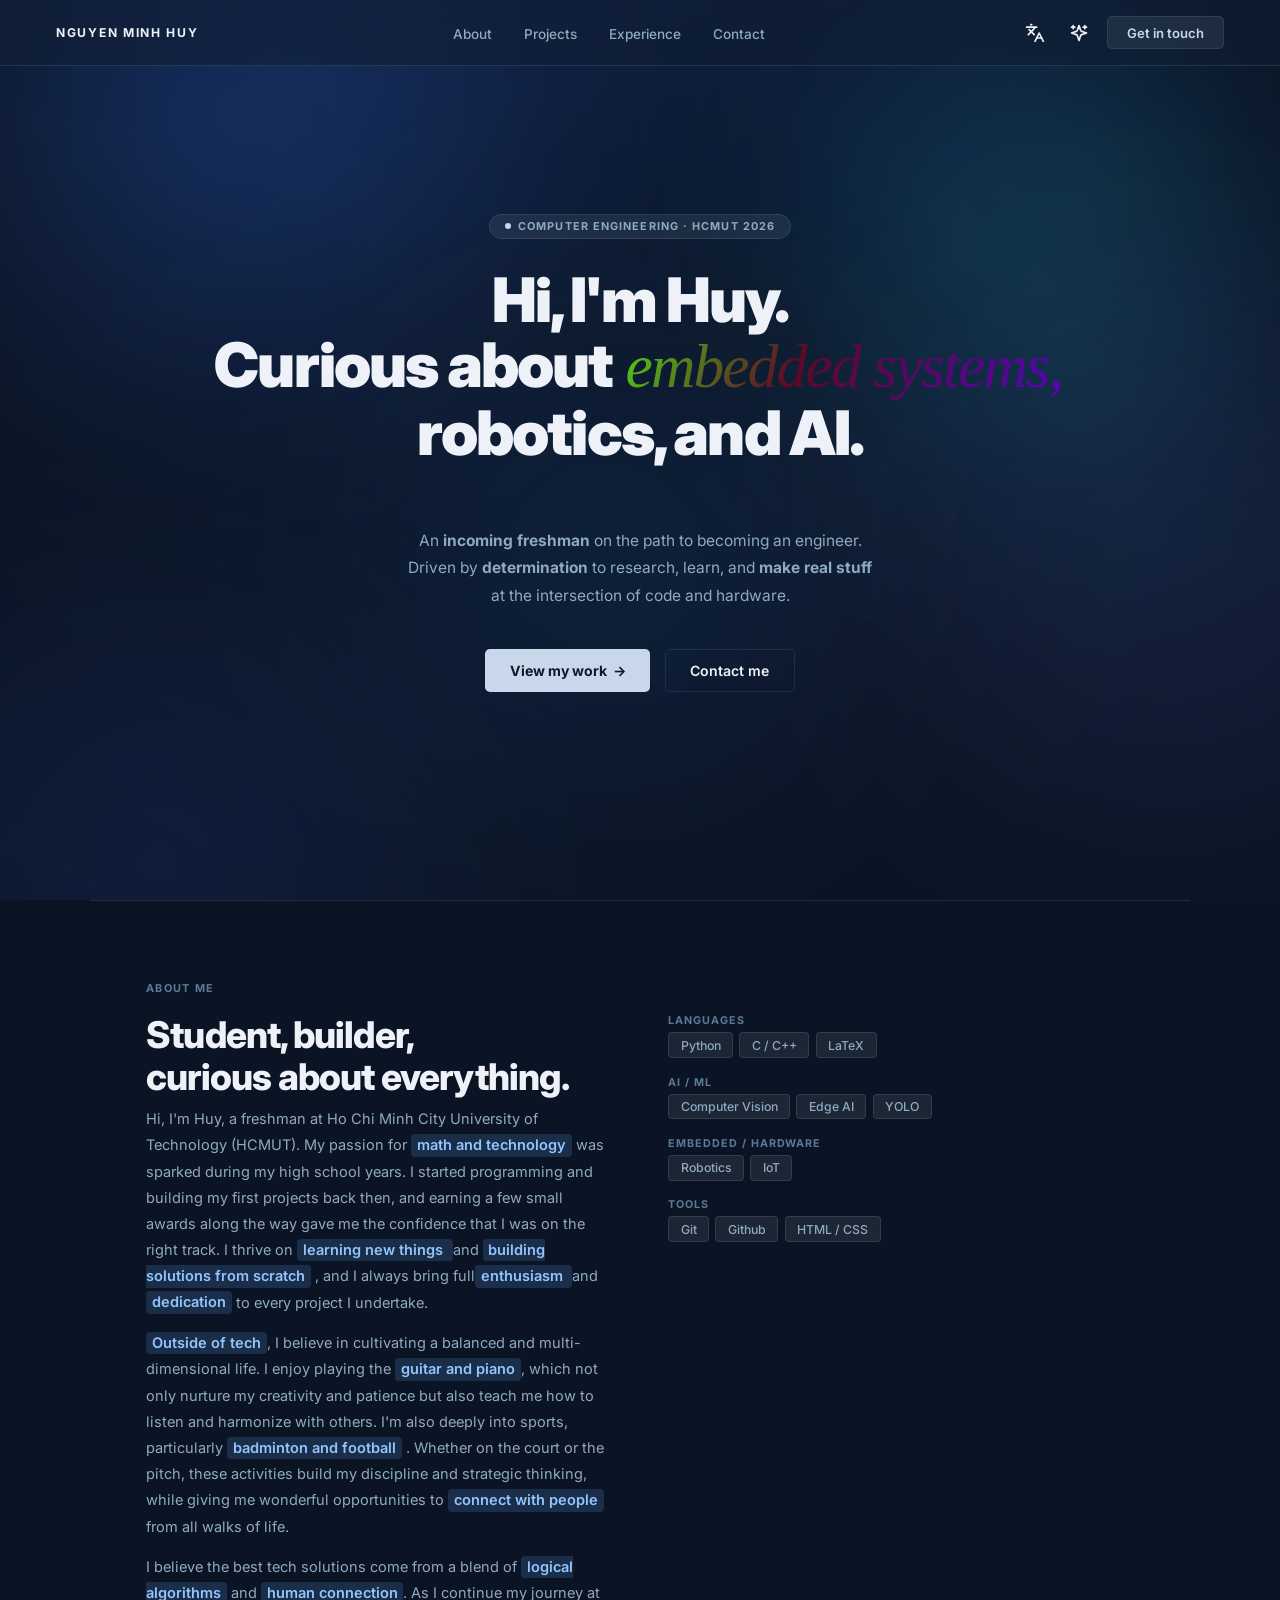
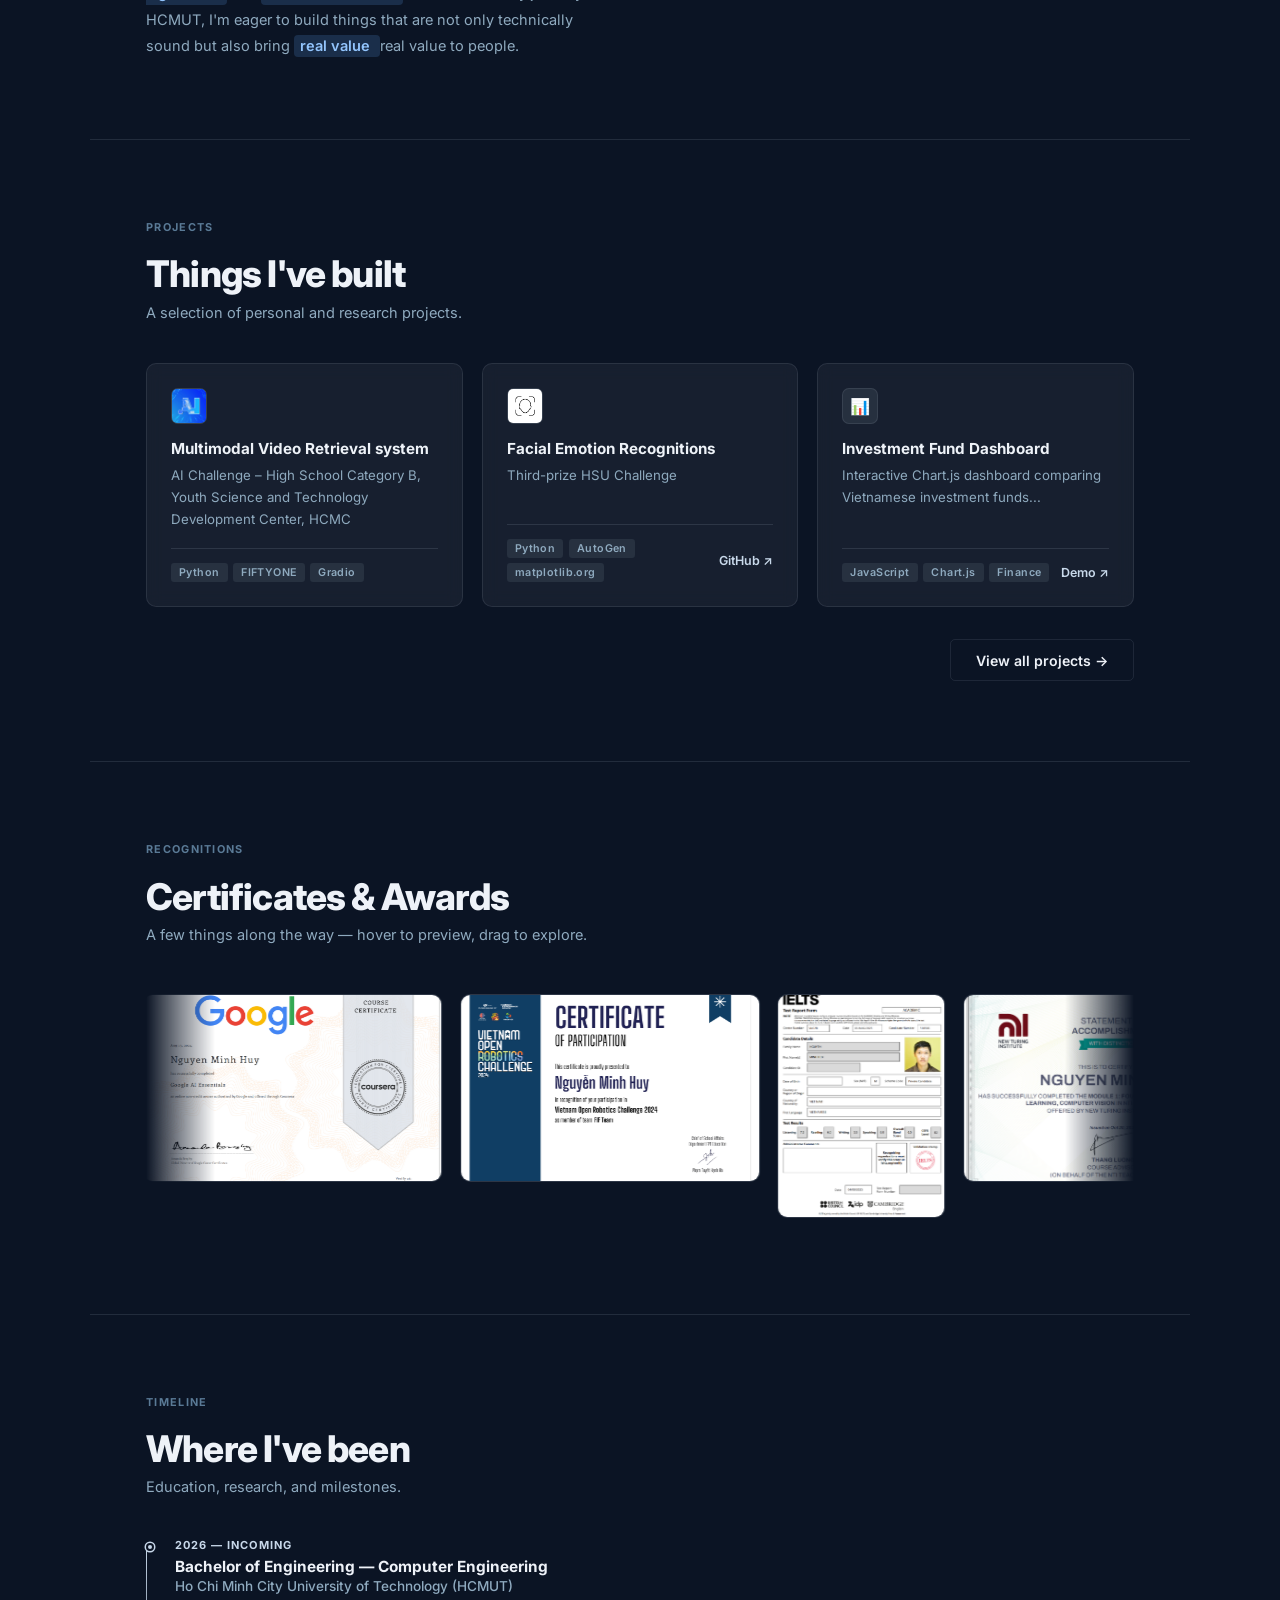
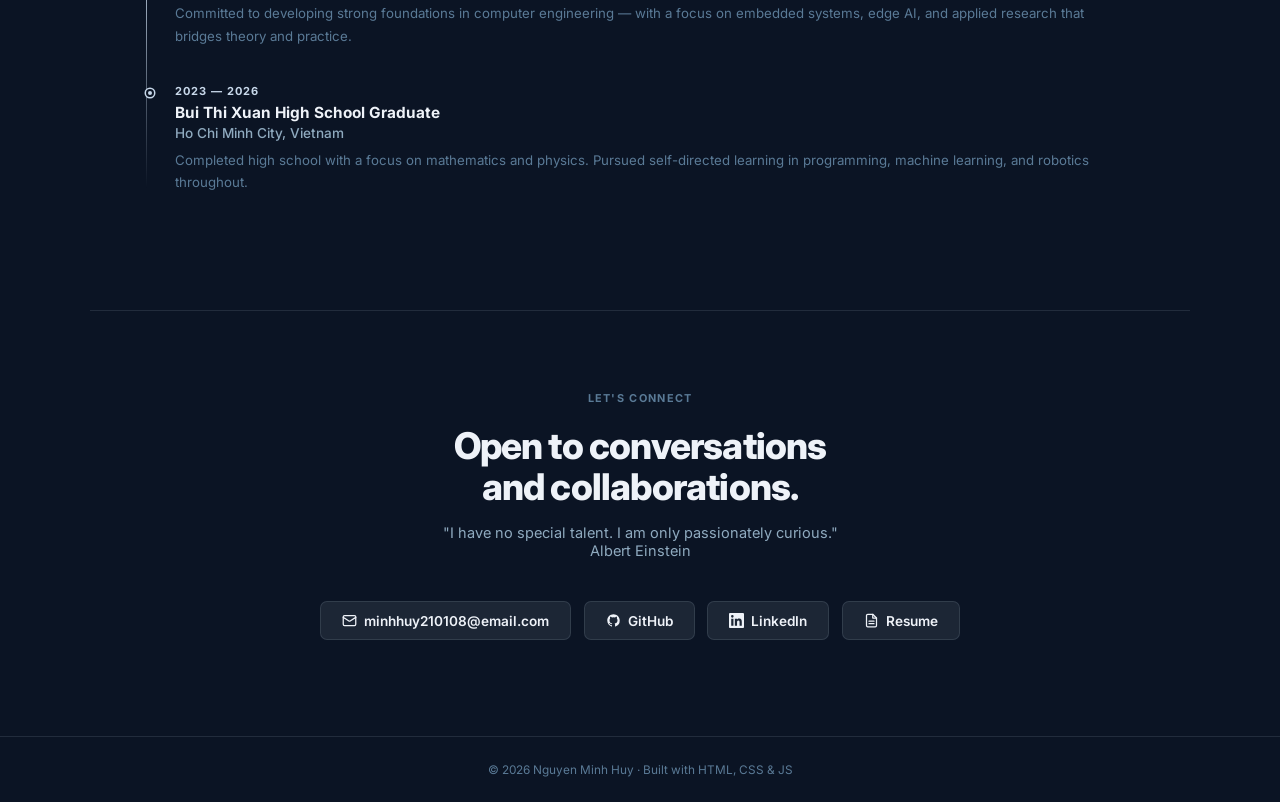
==== commit a7f2bfd2: "update before change hero style" ====
--- a/index.html
+++ b/index.html
@@ -163,11 +163,11 @@
 
     <!-- Card 2: Thêm modal-trigger và data-id="project-2" -->
     <div class="proj-card modal-trigger" data-id="project-2" style="cursor: pointer;">
-      <div class="proj-icon">🕷️</div>
-      <h3>Exam Score Web Scraper</h3>
-      <p>Python scraper crawling Vietnamese national exam scores...</p>
+      <div class="proj-icon"><img src="assets/face.jpg" alt="AI Challenge"></div>
+      <h3>Facial Emotion Recognitions</h3>
+      <p>Third-prize HSU Challenge</p>
       <div class="proj-footer">
-        <div class="proj-tags"><span class="proj-tag">Python</span><span class="proj-tag">Regex</span><span class="proj-tag">Scraping</span></div>
+        <div class="proj-tags"><span class="proj-tag">Python</span><span class="proj-tag">AutoGen </span><span class="proj-tag">matplotlib.org</span></div>
         <a href="#" class="proj-link" onclick="event.stopPropagation();">GitHub ↗</a>
       </div>
     </div>
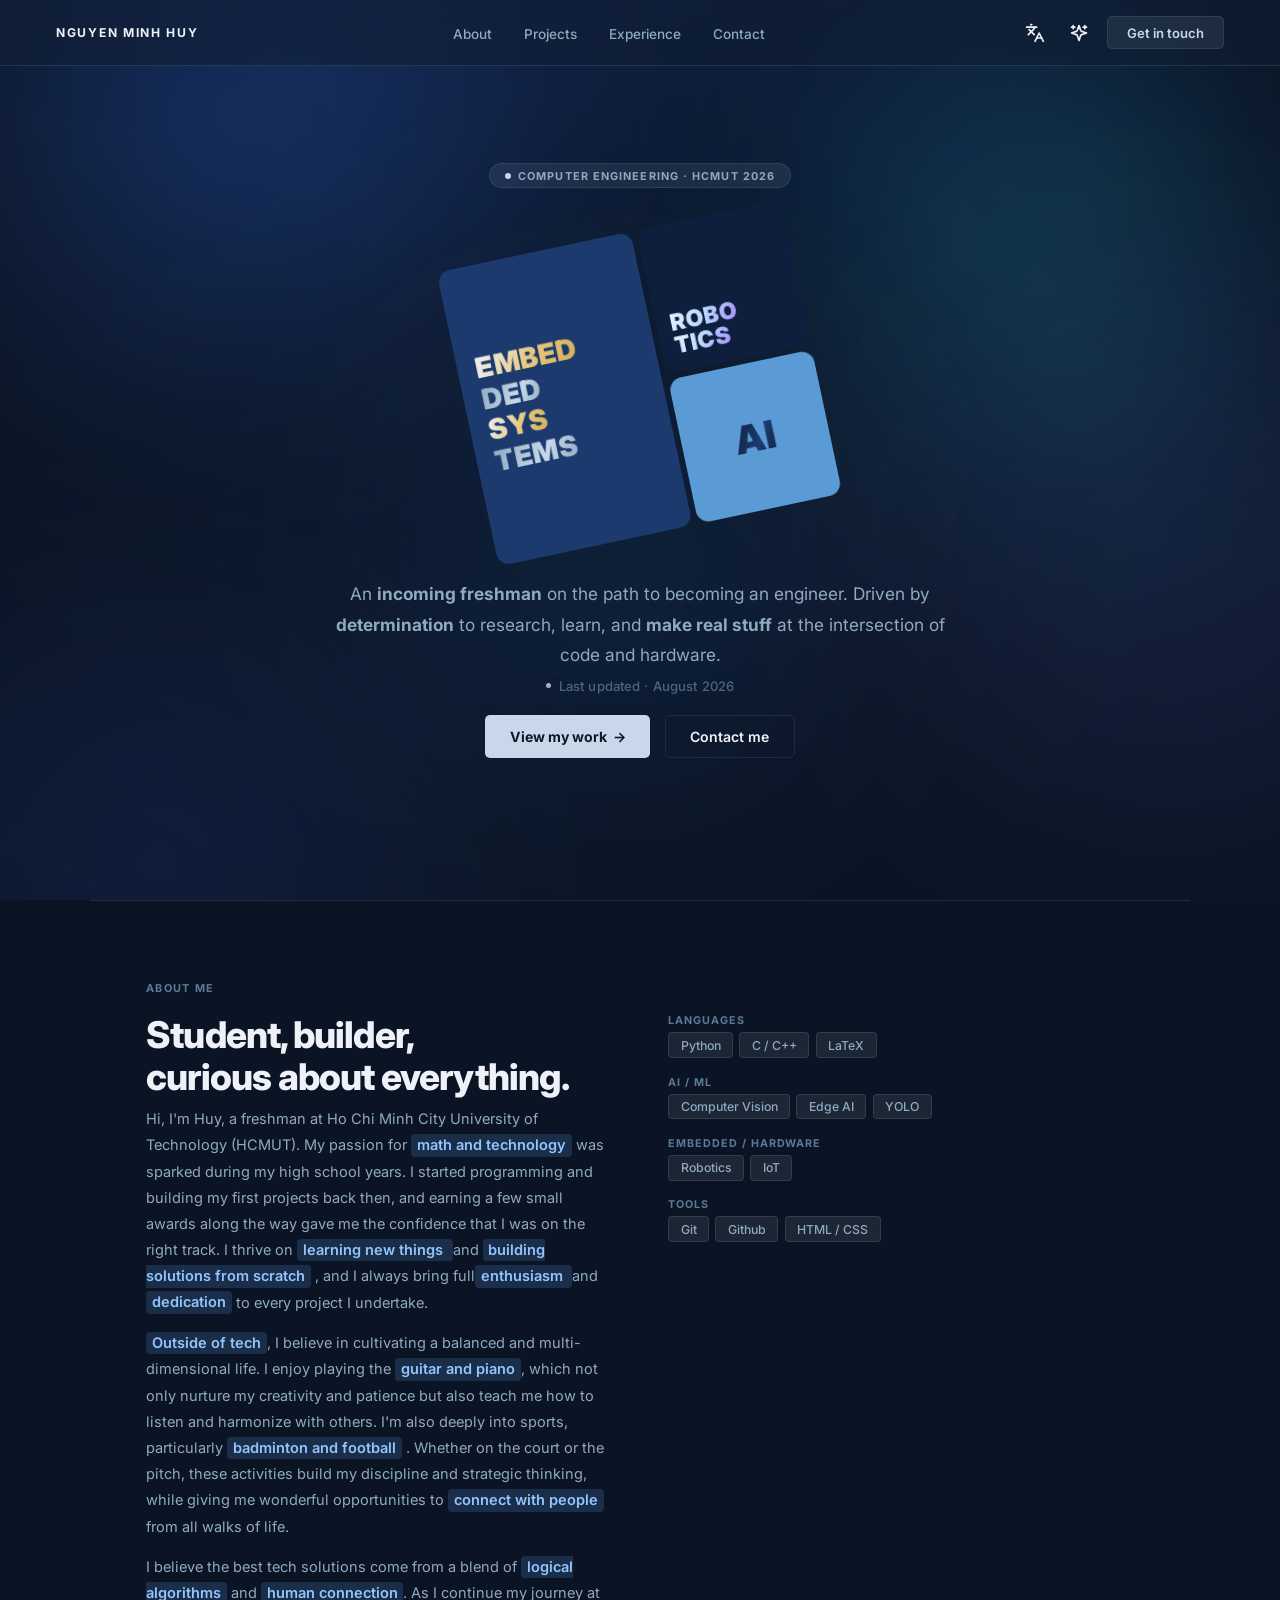
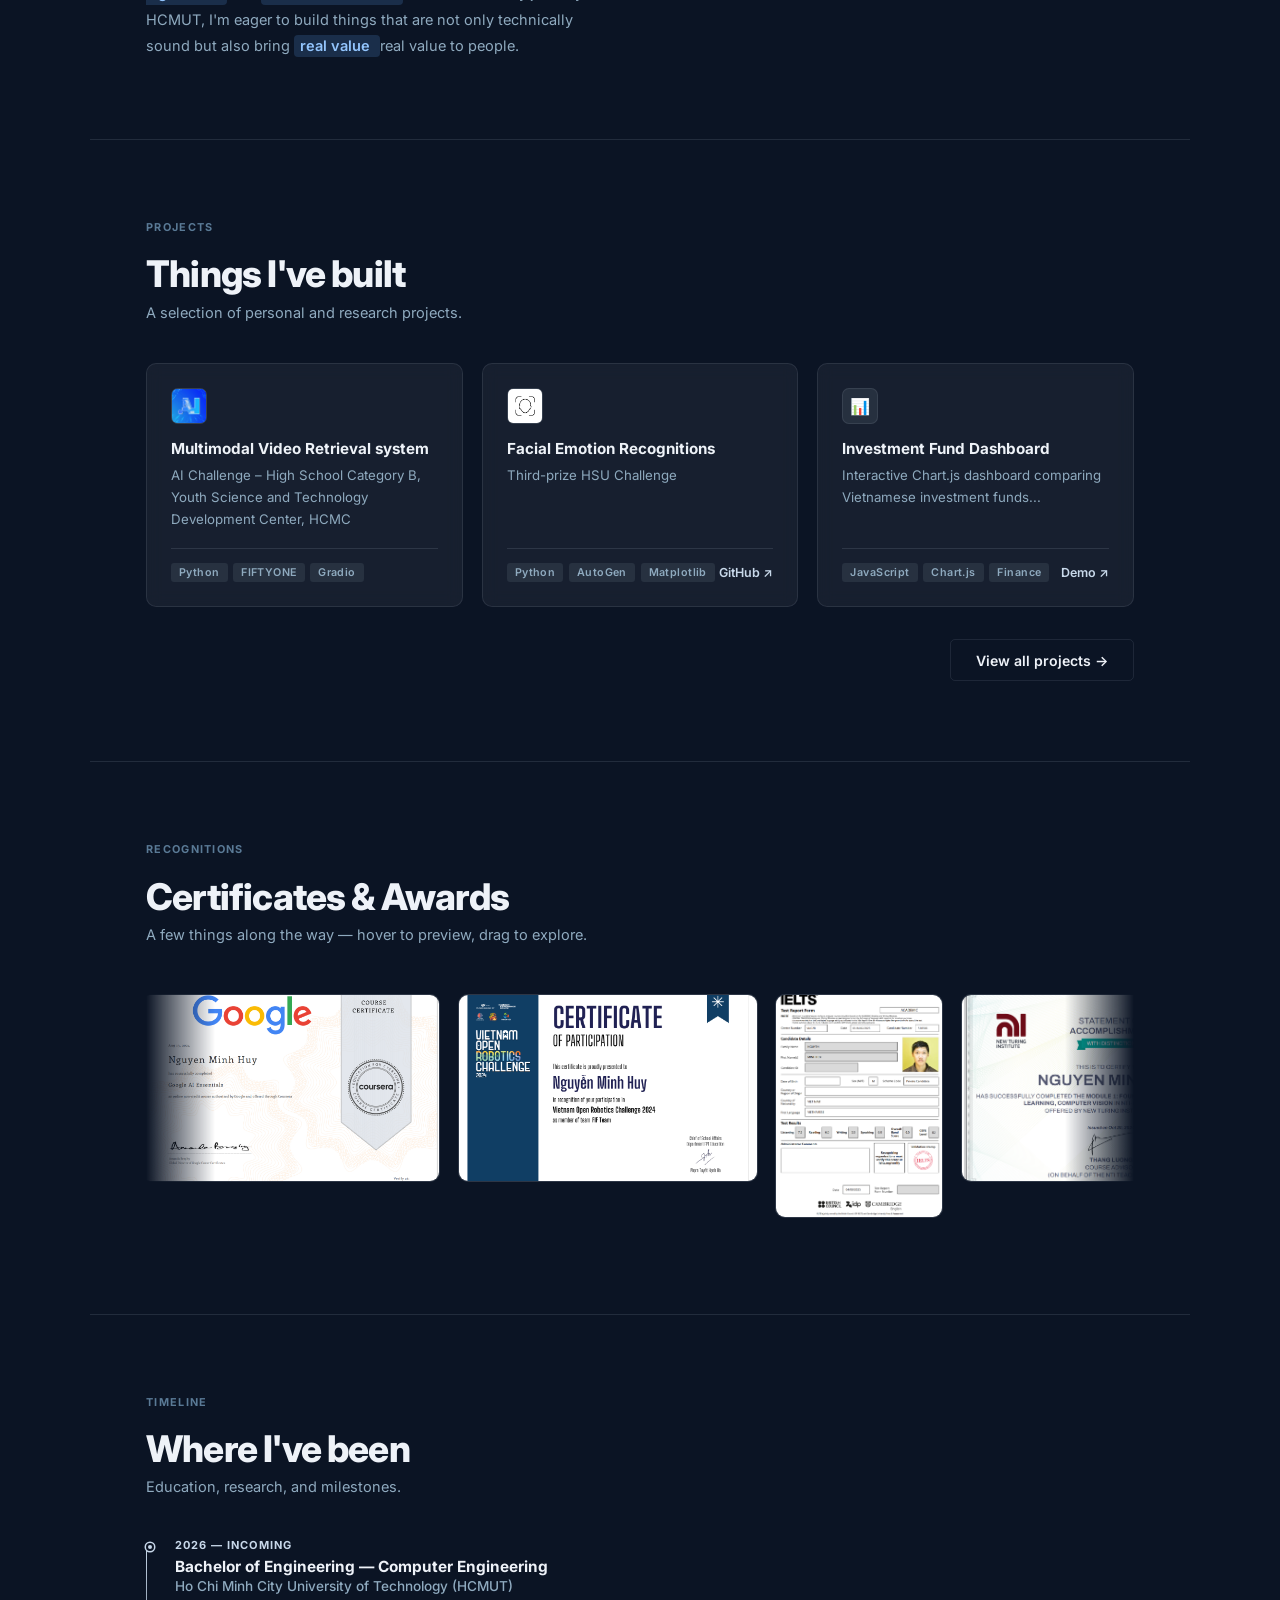
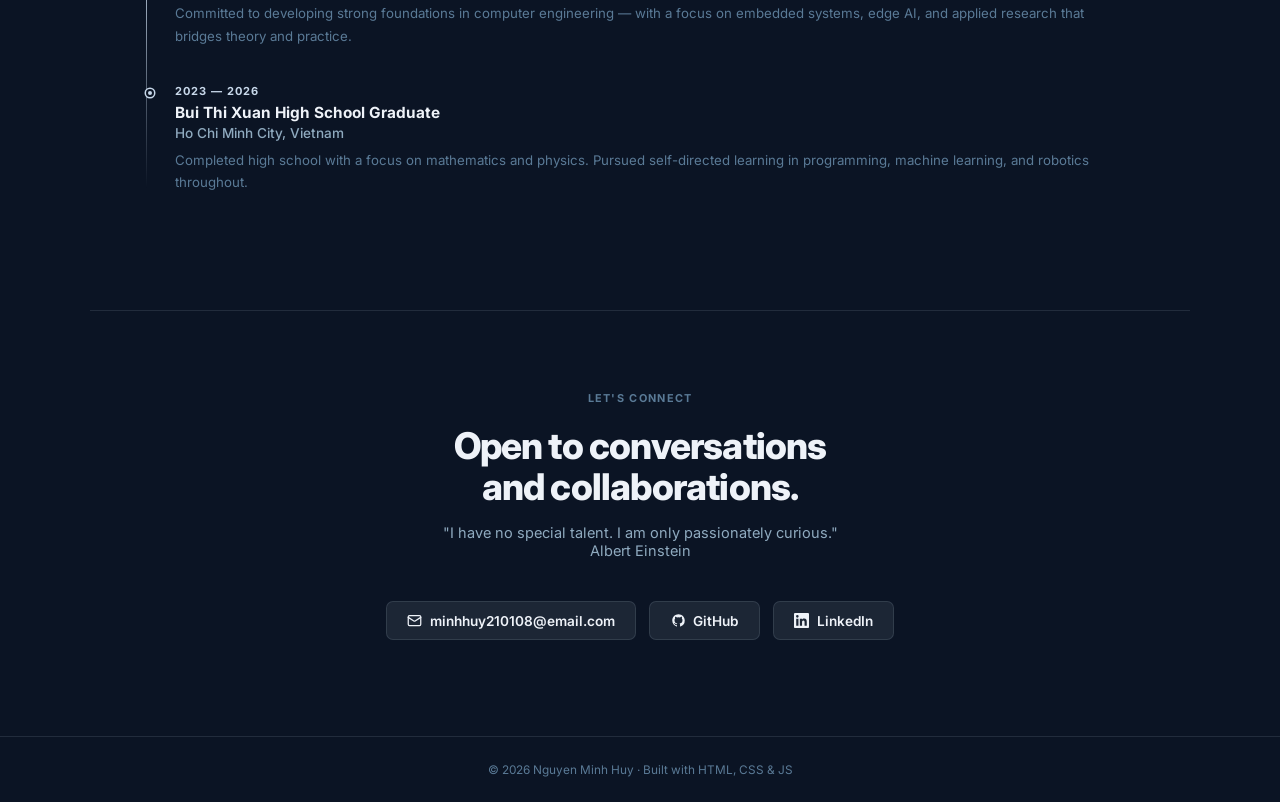
==== commit fdc3d7d2: "UI + data" ====
--- a/index.html
+++ b/index.html
@@ -72,17 +72,38 @@
   <div class="hero-wrap" id="hero">
     <div class="hero-left">
       <span class="eyebrow">Computer Engineering · HCMUT 2026</span>
-      <h1>
-        Hi, I'm Huy.<br>
-        Curious about <em>embedded systems,</em><br>
-        robotics, and AI.
-      </h1>
+      <div class="hero-visual">
+        <div class="sticker-outer">
+          <div class="sticker-grid">
+            <div class="scard sc-embed">
+              <span class="embed-word">EMBED</span>
+              <span class="embed-word dim">DED</span>
+              <span class="embed-word">SYS</span>
+              <span class="embed-word dim">TEMS</span>
+            </div>
+            <div class="scard sc-robot">
+              <span class="robot-word">ROBO</span>
+              <span class="robot-word">TICS</span>
+              <!-- <span class="robot-sub">/ systems</span> -->
+            </div>
+            <div class="scard sc-ai">
+              <span class="ai-word">AI</span>
+            </div>
+          </div>
+        </div>
+      </div>
       <p class="hero-sub">
         <p class="hero-sub">
           An <strong>incoming freshman</strong> on the path to becoming an engineer. 
           Driven by <strong>determination</strong> to research, learn, and <strong>make real stuff</strong> at the intersection of code and hardware.
         </p>
+        
+
       </p>
+        <div class="pd-updated">
+          <span class="pd-updated-dot"></span>
+           Last updated · August 2026
+        </div>
       <div class="cta-row">
         <a href="#projects" class="btn-p">View my work &nbsp;→</a>
         <a href="#contact" class="btn-s">Contact me</a>
@@ -162,12 +183,12 @@
     </div>
 
     <!-- Card 2: Thêm modal-trigger và data-id="project-2" -->
-    <div class="proj-card modal-trigger" data-id="project-2" style="cursor: pointer;">
+    <div class="proj-card modal-trigger" data-id="project-emotion" style="cursor: pointer;">
       <div class="proj-icon"><img src="assets/face.jpg" alt="AI Challenge"></div>
       <h3>Facial Emotion Recognitions</h3>
       <p>Third-prize HSU Challenge</p>
       <div class="proj-footer">
-        <div class="proj-tags"><span class="proj-tag">Python</span><span class="proj-tag">AutoGen </span><span class="proj-tag">matplotlib.org</span></div>
+        <div class="proj-tags"><span class="proj-tag">Python</span><span class="proj-tag">AutoGen </span><span class="proj-tag">Matplotlib</span></div>
         <a href="#" class="proj-link" onclick="event.stopPropagation();">GitHub ↗</a>
       </div>
     </div>
@@ -300,10 +321,10 @@
         <svg viewBox="0 0 24 24" fill="currentColor"><path d="M20.447 20.452h-3.554v-5.569c0-1.328-.027-3.037-1.852-3.037-1.853 0-2.136 1.445-2.136 2.939v5.667H9.351V9h3.414v1.561h.046c.477-.9 1.637-1.85 3.37-1.85 3.601 0 4.267 2.37 4.267 5.455v6.286zM5.337 7.433a2.062 2.062 0 0 1-2.063-2.065 2.064 2.064 0 1 1 2.063 2.065zm1.782 13.019H3.555V9h3.564v11.452zM22.225 0H1.771C.792 0 0 .774 0 1.729v20.542C0 23.227.792 24 1.771 24h20.451C23.2 24 24 23.227 24 22.271V1.729C24 .774 23.2 0 22.222 0h.003z"/></svg>
         LinkedIn
       </a>
-      <a href="#" class="contact-link">
+      <!-- <a href="#" class="contact-link">
         <svg viewBox="0 0 24 24" fill="none" stroke="currentColor" stroke-width="2" stroke-linecap="round" stroke-linejoin="round"><path d="M14 2H6a2 2 0 0 0-2 2v16a2 2 0 0 0 2 2h12a2 2 0 0 0 2-2V8z"/><polyline points="14 2 14 8 20 8"/><line x1="16" y1="13" x2="8" y2="13"/><line x1="16" y1="17" x2="8" y2="17"/></svg>
         Resume
-      </a>
+      </a> -->
     </div>
   </div>
 
--- a/css/style.css
+++ b/css/style.css
@@ -24,7 +24,6 @@
   --tag-bg:  rgba(200,216,234,0.09);
   --nav-h:   66px;
 
-  /* ── Thêm mới ── */
   --nav-bg:          rgba(18,30,52,0.55);
   --modal-overlay:   rgba(10,16,30,0.85);
   --card-hover:      rgba(255,255,255,0.08);
@@ -37,8 +36,25 @@
   --contact-hover:   rgba(200,216,234,0.14);
   --timeline-line:   var(--accent);
   --hero-gradient:   linear-gradient(120deg, #51d916 0%, #5e0925 40%, #5b00cae1 100%);
-  --hl-bg:   rgba(96, 165, 250, 0.18); /* Nền xanh lam mờ nhẹ */
+  --hl-bg:   rgba(96, 165, 250, 0.18);
   --hl-text: #93c5fd;
+
+  --s-embed-bg:  #1c3a6e;
+  --s-robot-bg:  #0e1f3d;
+  --s-ai-bg:     #5b9bd5;
+  --s-grad-from: #c8d8ea;
+  --s-grad-mid:  #ddeaf5;
+  --s-grad-to:   #8faabf;
+  --s-ai-text:   #0e1f3d;
+  --s-rotate:    -12deg;
+  --s-w1: 14vw;
+  --s-w2: 10.5vw;
+
+  --s-h1: 10.5vw;
+  --s-h2: 10.5vw;
+
+  --s-gap: 0.45vw;
+  --s-radius: 1vw;
 }
 
 /* ══════════════════════════════
@@ -66,7 +82,6 @@
   --card-b: rgba(30,80,180,0.13);
   --tag-bg: rgba(29,78,216,0.10);
 
-  /* ── Thêm mới ── */
   --nav-bg:          rgba(230,238,249,0.80);
   --modal-overlay:   rgba(13,32,64,0.55);
   --card-hover:      rgba(255,255,255,0.92);
@@ -79,8 +94,16 @@
   --contact-hover:   rgba(29,78,216,0.10);
   --timeline-line:   var(--accent);
   --hero-gradient:   linear-gradient(120deg, #1d4ed8 0%, #3b6fd4 40%, #0d2550 100%);
-  --hl-bg:   rgba(29, 78, 216, 0.12); /* Nền xanh royal trong suốt */
+  --hl-bg:   rgba(29, 78, 216, 0.12);
   --hl-text: #1e40af;
+
+  --s-embed-bg:  #1d4ed8;
+  --s-robot-bg:  #0d2550;
+  --s-ai-bg:     #60a5fa;
+  --s-grad-from: #ffffff;
+  --s-grad-mid:  #dbeafe;
+  --s-grad-to:   #77b1f5;
+  --s-ai-text:   #0d2550;
 }
 
 /* ══════════════════════════════
@@ -102,7 +125,6 @@
   --accent:  #38bdf8;
   --tag-bg:  rgba(56,189,248,0.1);
 
-  /* ── Thêm mới ── */
   --nav-bg:          rgba(9,10,15,0.80);
   --modal-overlay:   rgba(0,0,0,0.88);
   --card-hover:      rgba(255,255,255,0.07);
@@ -115,8 +137,16 @@
   --contact-hover:   rgba(56,189,248,0.10);
   --timeline-line:   var(--accent);
   --hero-gradient:   linear-gradient(120deg, #38bdf8 0%, #7dd3fc 40%, #94a3b8 100%);
-  --hl-bg:   rgba(56, 189, 248, 0.15); /* Nền cyan nhạt */
+  --hl-bg:   rgba(56, 189, 248, 0.15);
   --hl-text: #38bdf8;
+
+  --s-embed-bg:  #0f172a;
+  --s-robot-bg:  #020617;
+  --s-ai-bg:     #0ea5e9;
+  --s-grad-from: #f8fafc;
+  --s-grad-mid:  #e0f2fe;
+  --s-grad-to:   #7dd3fc;
+  --s-ai-text:   #020617;
 }
 
 /* ══════════════════════════════
@@ -151,6 +181,7 @@
   min-height: 100vh;
   overflow-x: hidden;
 }
+
 .highlight {
   background-color: var(--hl-bg);
   color: var(--hl-text);
@@ -159,309 +190,118 @@
   font-weight: 600;
   transition: all 0.3s ease;
 }
+
 /* ══════════════════════════════
    AURORA BLOB BACKGROUND
 ══════════════════════════════ */
- /* ══════════════════════════════════════════════
-   SOFT DEEP-BLUE AURORA
-   Light & calm — no dark fade
-   ══════════════════════════════════════════════ */
-
 .aurora {
     position: fixed;
     inset: 0;
     z-index: 0;
     overflow: hidden;
     pointer-events: none;
-
     background: #0b1424;
 }
 
-
-/* Soft overall blue atmosphere */
 .aurora::before {
     content: "";
     position: absolute;
     inset: 0;
-
-    background:
-        radial-gradient(
-            ellipse 75% 55% at 50% 0%,
-            rgba(37, 99, 235, 0.13),
-            transparent 70%
-        );
-
+    background: radial-gradient(ellipse 75% 55% at 50% 0%, rgba(37,99,235,0.13), transparent 70%);
     pointer-events: none;
 }
 
-
-/* Very subtle vignette — NOT black */
 .aurora::after {
     content: "";
     position: absolute;
     inset: 0;
-
-    background:
-        radial-gradient(
-            ellipse at center,
-            transparent 35%,
-            rgba(5, 15, 30, 0.08) 100%
-        );
-
+    background: radial-gradient(ellipse at center, transparent 35%, rgba(5,15,30,0.08) 100%);
     pointer-events: none;
 }
-
-
-/* ──────────────────────────────────────────────
-   BASE
-   ────────────────────────────────────────────── */
 
 .aurora-blob {
     position: absolute;
     border-radius: 50%;
-
     filter: blur(85px);
-
     mix-blend-mode: screen;
-
     will-change: transform, opacity;
-
     pointer-events: none;
 }
 
-
-/* ──────────────────────────────────────────────
-   BLUE — TOP LEFT
-   ────────────────────────────────────────────── */
-
 .b1 {
-    width: 62vw;
-    height: 58vw;
-
-    top: -20vw;
-    left: -12vw;
-
-    background:
-        radial-gradient(
-            circle,
-            rgba(37, 99, 235, 0.38) 0%,
-            rgba(37, 99, 235, 0.20) 35%,
-            transparent 70%
-        );
-
+    width: 62vw; height: 58vw;
+    top: -20vw; left: -12vw;
+    background: radial-gradient(circle, rgba(37,99,235,0.38) 0%, rgba(37,99,235,0.20) 35%, transparent 70%);
     opacity: 0.85;
-
-    animation:
-        softAurora1 22s
-        ease-in-out
-        infinite alternate;
-}
-
-
-/* ──────────────────────────────────────────────
-   CYAN — TOP RIGHT
-   ────────────────────────────────────────────── */
+    animation: softAurora1 22s ease-in-out infinite alternate;
+}
 
 .b2 {
-    width: 48vw;
-    height: 48vw;
-
-    top: -5vw;
-    right: -5vw;
-
-    background:
-        radial-gradient(
-            circle,
-            rgba(34, 211, 238, 0.28) 0%,
-            rgba(14, 165, 233, 0.16) 38%,
-            transparent 72%
-        );
-
+    width: 48vw; height: 48vw;
+    top: -5vw; right: -5vw;
+    background: radial-gradient(circle, rgba(34,211,238,0.28) 0%, rgba(14,165,233,0.16) 38%, transparent 72%);
     opacity: 0.8;
-
-    animation:
-        softAurora2 27s
-        ease-in-out
-        infinite alternate;
-
+    animation: softAurora2 27s ease-in-out infinite alternate;
     animation-delay: -7s;
 }
 
-
-/* ──────────────────────────────────────────────
-   BLUE / INDIGO — RIGHT CENTER
-   ────────────────────────────────────────────── */
-
 .b3 {
-    width: 58vw;
-    height: 50vw;
-
-    top: 25vh;
-    right: -20vw;
-
-    background:
-        radial-gradient(
-            circle,
-            rgba(59, 130, 246, 0.22) 0%,
-            rgba(99, 102, 241, 0.13) 38%,
-            transparent 72%
-        );
-
+    width: 58vw; height: 50vw;
+    top: 25vh; right: -20vw;
+    background: radial-gradient(circle, rgba(59,130,246,0.22) 0%, rgba(99,102,241,0.13) 38%, transparent 72%);
     opacity: 0.65;
-
-    animation:
-        softAurora3 31s
-        ease-in-out
-        infinite alternate;
-
+    animation: softAurora3 31s ease-in-out infinite alternate;
     animation-delay: -13s;
 }
 
-
-/* ──────────────────────────────────────────────
-   DEEP BLUE — BOTTOM LEFT
-   ────────────────────────────────────────────── */
-
 .b4 {
-    width: 55vw;
-    height: 50vw;
-
-    bottom: -22vw;
-    left: -15vw;
-
-    background:
-        radial-gradient(
-            circle,
-            rgba(30, 64, 175, 0.25) 0%,
-            rgba(37, 99, 235, 0.12) 42%,
-            transparent 72%
-        );
-
+    width: 55vw; height: 50vw;
+    bottom: -22vw; left: -15vw;
+    background: radial-gradient(circle, rgba(30,64,175,0.25) 0%, rgba(37,99,235,0.12) 42%, transparent 72%);
     opacity: 0.7;
-
-    animation:
-        softAurora4 29s
-        ease-in-out
-        infinite alternate;
-
+    animation: softAurora4 29s ease-in-out infinite alternate;
     animation-delay: -16s;
 }
 
-
-/* ──────────────────────────────────────────────
-   CENTER BLUE / CYAN
-   ────────────────────────────────────────────── */
-
 .b5 {
-    width: 55vw;
-    height: 45vw;
-
-    top: 30vh;
-    left: 20vw;
-
-    background:
-        radial-gradient(
-            circle,
-            rgba(14, 165, 233, 0.16) 0%,
-            rgba(37, 99, 235, 0.12) 40%,
-            transparent 72%
-        );
-
+    width: 55vw; height: 45vw;
+    top: 30vh; left: 20vw;
+    background: radial-gradient(circle, rgba(14,165,233,0.16) 0%, rgba(37,99,235,0.12) 40%, transparent 72%);
     opacity: 0.65;
-
-    animation:
-        softAurora5 35s
-        ease-in-out
-        infinite alternate;
-
+    animation: softAurora5 35s ease-in-out infinite alternate;
     animation-delay: -20s;
 }
 
-
-/* ══════════════════════════════════════════════
-   SMOOTH MOTION
-   ══════════════════════════════════════════════ */
-
 @keyframes softAurora1 {
-    0% {
-        transform: translate3d(-2vw, -1vh, 0) scale(1);
-    }
-
-    50% {
-        transform: translate3d(5vw, 4vh, 0) scale(1.08);
-    }
-
-    100% {
-        transform: translate3d(11vw, 7vh, 0) scale(1.14);
-    }
-}
-
-
+    0%   { transform: translate3d(-2vw,-1vh,0) scale(1); }
+    50%  { transform: translate3d(5vw,4vh,0) scale(1.08); }
+    100% { transform: translate3d(11vw,7vh,0) scale(1.14); }
+}
 @keyframes softAurora2 {
-    0% {
-        transform: translate3d(2vw, 0, 0) scale(1);
-    }
-
-    50% {
-        transform: translate3d(-5vw, 6vh, 0) scale(1.09);
-    }
-
-    100% {
-        transform: translate3d(-10vw, 10vh, 0) scale(0.96);
-    }
-}
-
-
+    0%   { transform: translate3d(2vw,0,0) scale(1); }
+    50%  { transform: translate3d(-5vw,6vh,0) scale(1.09); }
+    100% { transform: translate3d(-10vw,10vh,0) scale(0.96); }
+}
 @keyframes softAurora3 {
-    0% {
-        transform: translate3d(0, 2vh, 0) scale(1);
-    }
-
-    50% {
-        transform: translate3d(-5vw, -3vh, 0) scale(1.07);
-    }
-
-    100% {
-        transform: translate3d(-10vw, -7vh, 0) scale(1.12);
-    }
-}
-
-
+    0%   { transform: translate3d(0,2vh,0) scale(1); }
+    50%  { transform: translate3d(-5vw,-3vh,0) scale(1.07); }
+    100% { transform: translate3d(-10vw,-7vh,0) scale(1.12); }
+}
 @keyframes softAurora4 {
-    0% {
-        transform: translate3d(0, 0, 0) scale(1);
-    }
-
-    50% {
-        transform: translate3d(6vw, -3vh, 0) scale(1.06);
-    }
-
-    100% {
-        transform: translate3d(12vw, -6vh, 0) scale(1.12);
-    }
-}
-
-
+    0%   { transform: translate3d(0,0,0) scale(1); }
+    50%  { transform: translate3d(6vw,-3vh,0) scale(1.06); }
+    100% { transform: translate3d(12vw,-6vh,0) scale(1.12); }
+}
 @keyframes softAurora5 {
-    0% {
-        transform: translate3d(0, 0, 0) scale(1);
-    }
-
-    50% {
-        transform: translate3d(5vw, 5vh, 0) scale(0.96);
-    }
-
-    100% {
-        transform: translate3d(-6vw, 9vh, 0) scale(1.08);
-    }
-}
-
+    0%   { transform: translate3d(0,0,0) scale(1); }
+    50%  { transform: translate3d(5vw,5vh,0) scale(0.96); }
+    100% { transform: translate3d(-6vw,9vh,0) scale(1.08); }
+}
 
 @media (prefers-reduced-motion: reduce) {
-    .aurora-blob {
-        animation: none !important;
-    }
-}
+    .aurora-blob { animation: none !important; }
+}
+
 /* ══════════════════════════════
    NAV
 ══════════════════════════════ */
@@ -470,7 +310,7 @@
   height: var(--nav-h);
   display: flex; align-items: center; justify-content: space-between;
   padding: 0 3.5rem;
-  background: var(--nav-bg);           /* ✅ Đã fix */
+  background: var(--nav-bg);
   backdrop-filter: blur(20px);
   -webkit-backdrop-filter: blur(20px);
   border-bottom: 1px solid var(--border);
@@ -514,30 +354,34 @@
   flex-shrink: 0;
   transition: background 0.2s, transform 0.2s;
 }
-
 .nav-icon-btn:hover {
   background: var(--card-b);
   transform: scale(1.08);
 }
-/* ══════════════════════════════
-  HERO (TỐI GIẢN & CĂN GIỮA)
+
+/* ══════════════════════════════
+   HERO
 ══════════════════════════════ */
 @import url('https://fonts.googleapis.com/css2?family=Playfair+Display:ital@1&display=swap');
 
 .hero-wrap {
-  position: relative; z-index: 1;
+  position: relative;
+  z-index: 1;
   min-height: 100vh;
-  /* Đổi từ grid 2 cột sang flex để căn giữa toàn bộ */
-  display: flex; 
+
+  display: flex;
   flex-direction: column;
-  align-items: center; 
+  align-items: center;
   justify-content: center;
+
   padding-top: var(--nav-h);
-  max-width: 1180px; margin: 0 auto;
-  padding-left: 3.5rem; padding-right: 3.5rem; gap: 2rem;
-}
-
-/* Đảm bảo container chứa chữ cũng căn giữa các phần tử bên trong */
+  padding-left: 3.5rem;
+  padding-right: 3.5rem;
+
+  max-width: 1180px;
+  margin: 0 auto;
+}
+
 .hero-left {
   display: flex;
   flex-direction: column;
@@ -545,86 +389,398 @@
   text-align: center;
 }
 
+
+/* ──────────────────────────────
+   EYEBROW
+────────────────────────────── */
 .eyebrow {
-  display: inline-flex; align-items: center; gap: .45rem;
-  border: 1px solid var(--card-b); border-radius: 999px;
-  padding: .28rem .95rem; font-size: .68rem; font-weight: 700;
-  letter-spacing: .1em; color: var(--sub); text-transform: uppercase;
-  background: var(--tag-bg); margin-bottom: 1.8rem;
-}
+  display: inline-flex;
+  align-items: center;
+  gap: .45rem;
+
+  border: 1px solid var(--card-b);
+  border-radius: 999px;
+
+  padding: .28rem .95rem;
+
+  font-size: .68rem;
+  font-weight: 700;
+  letter-spacing: .1em;
+  text-transform: uppercase;
+
+  color: var(--sub);
+  background: var(--tag-bg);
+
+  /* Extra breathing room before sticker */
+  margin-bottom: 2.6rem;
+}
+
 .eyebrow::before {
-  content: ''; width: 6px; height: 6px; border-radius: 50%;
-  background: var(--accent); flex-shrink: 0;
-}
-
+  content: '';
+  width: 6px;
+  height: 6px;
+  border-radius: 50%;
+
+  background: var(--accent);
+  flex-shrink: 0;
+}
+
+
+/* ──────────────────────────────
+   OPTIONAL H1
+────────────────────────────── */
 .hero-left h1 {
   font-size: clamp(2.5rem, 4.8vw, 4rem);
-  font-weight: 900; line-height: 1.06; letter-spacing: -.03em;
-  color: var(--text); margin-bottom: 1.4rem;
-}
-
-/* TẠO NÉT NGHỆ SĨ Ở ĐÂY */
+  font-weight: 900;
+  line-height: 1.06;
+  letter-spacing: -.03em;
+
+  color: var(--text);
+  margin-bottom: 1.4rem;
+}
+
 .hero-left h1 em {
-  font-family: 'Playfair Display', serif; /* Font Serif có chân mềm mại */
-  font-style: italic; /* Chữ nghiêng */
+  font-family: 'Playfair Display', serif;
+  font-style: italic;
   font-weight: 500;
-  padding: 0 4px; /* Tránh bị cắt mất chữ nghiêng ở một số trình duyệt */
+
+  padding: 0 4px;
+
   background: var(--hero-gradient);
-  -webkit-background-clip: text; -webkit-text-fill-color: transparent;
+  -webkit-background-clip: text;
+  -webkit-text-fill-color: transparent;
   background-clip: text;
 }
 
+
+/* ──────────────────────────────
+   STICKER
+────────────────────────────── */
+.hero-visual {
+  width: 100%;
+
+  margin-top: .2rem;
+  margin-bottom: 2.5rem;
+
+  display: flex;
+  justify-content: center;
+  align-items: center;
+}
+
+.sticker-outer {
+  display: inline-block;
+
+  transform: rotate(var(--s-rotate));
+  animation: stickerFloat 6s ease-in-out infinite;
+
+  will-change: transform;
+}
+
+@keyframes stickerFloat {
+  0%,
+  100% {
+    transform: rotate(var(--s-rotate)) translateY(0);
+  }
+
+  50% {
+    transform: rotate(var(--s-rotate)) translateY(-7px);
+  }
+}
+
+.sticker-grid {
+  display: grid;
+
+  grid-template-columns:
+    clamp(185px, 15.5vw, 245px)
+    clamp(140px, 11.5vw, 185px);
+
+  grid-template-rows:
+    clamp(145px, 11.5vw, 185px)
+    clamp(145px, 11.5vw, 185px);
+
+  gap: clamp(5px, .45vw, 8px);
+}
+
+
+/* ──────────────────────────────
+   STICKER CARDS
+────────────────────────────── */
+.scard {
+  position: relative;
+
+  display: flex;
+  align-items: center;
+  justify-content: center;
+
+  overflow: hidden;
+
+  border-radius: var(--s-radius);
+
+  transition: background .4s ease;
+}
+
+
+/* EMBEDDED SYSTEMS */
+.sc-embed {
+  grid-column: 1;
+  grid-row: 1 / 3;
+
+  flex-direction: column;
+  align-items: flex-start;
+  justify-content: center;
+
+  padding: 20px 18px;
+  gap: 2px;
+
+  background: var(--s-embed-bg);
+}
+
+.embed-word {
+  display: block;
+
+  font-size: clamp(26px, 2.2vw, 36px);
+  font-weight: 900;
+  line-height: 1.05;
+  letter-spacing: .02em;
+  text-transform: uppercase;
+
+  background: linear-gradient(
+    120deg,
+    #edf3fa 0%,
+    #e6c77a 55%,
+    #d2ad55 100%
+  );
+
+  -webkit-background-clip: text;
+  -webkit-text-fill-color: transparent;
+  background-clip: text;
+}
+
+.embed-word.dim {
+  background:
+    linear-gradient(
+      120deg,
+      var(--s-grad-to) 0%,
+      var(--s-grad-from) 60%,
+      var(--s-grad-to) 100%
+    );
+
+  -webkit-background-clip: text;
+  -webkit-text-fill-color: transparent;
+  background-clip: text;
+}
+
+
+/* ROBOTICS */
+.sc-robot {
+  grid-column: 2;
+  grid-row: 1;
+
+  flex-direction: column;
+  align-items: flex-start;
+  justify-content: flex-end;
+
+  padding: 14px;
+
+  background: var(--s-robot-bg);
+}
+
+.robot-word {
+  display: block;
+
+  font-size: clamp(23px, 1.8vw, 31px);
+  font-weight: 900;
+  line-height: 1;
+  letter-spacing: .02em;
+  text-transform: uppercase;
+
+  background:
+    linear-gradient(
+      120deg,
+      #eaf2ff 0%,
+      #b9d8ff 50%,
+      #a78bfa 100%
+    );
+
+  -webkit-background-clip: text;
+  -webkit-text-fill-color: transparent;
+  background-clip: text;
+}
+
+.robot-sub {
+  margin-top: 4px;
+
+  font-size: clamp(9px, .65vw, 11px);
+  font-weight: 600;
+  letter-spacing: .1em;
+  text-transform: uppercase;
+
+  color: var(--muted);
+}
+
+
+/* AI */
+.sc-ai {
+  grid-column: 2;
+  grid-row: 2;
+
+  background: var(--s-ai-bg);
+}
+
+.ai-word {
+  font-size: clamp(38px, 3vw, 50px);
+  font-weight: 900;
+  letter-spacing: .02em;
+  text-transform: uppercase;
+
+  background:
+    linear-gradient(
+      120deg,
+      var(--s-ai-text) 0%,
+      var(--s-embed-bg) 60%,
+      var(--s-robot-bg) 100%
+    );
+
+  -webkit-background-clip: text;
+  -webkit-text-fill-color: transparent;
+  background-clip: text;
+}
+
+
+/* ──────────────────────────────
+   INTRODUCTION
+────────────────────────────── */
 .hero-sub {
-  font-size: .97rem; line-height: 1.76; color: var(--sub);
-  max-width: 470px; margin-bottom: 2.5rem;
-}
-
-/* Thêm justify-content: center để 2 nút nằm giữa */
-.cta-row { 
-  display: flex; gap: .9rem; flex-wrap: wrap; margin-bottom: 3.8rem; 
+  max-width: 640px;
+  margin-bottom: 0.35rem;
+  font-size: 1.08rem;
+  line-height: 1.78;
+  color: var(--sub);
+}
+
+
+/* ──────────────────────────────
+   CTA
+────────────────────────────── */
+.cta-row {
+  display: flex;
   justify-content: center;
+  flex-wrap: wrap;
+  gap: .9rem;
+
+  margin-bottom: 2.8rem;
 }
 
 .btn-p {
-  display: inline-flex; align-items: center; gap: .4rem;
-  background: var(--accent); color: var(--btn-p-color); 
-  border: none; border-radius: 5px;
-  padding: .74rem 1.55rem; font-size: .88rem; font-weight: 700;
-  text-decoration: none; cursor: pointer;
+  display: inline-flex;
+  align-items: center;
+  gap: .4rem;
+
+  padding: .74rem 1.55rem;
+
+  background: var(--accent);
+  color: var(--btn-p-color);
+
+  border: none;
+  border-radius: 5px;
+
+  font-size: .88rem;
+  font-weight: 700;
+  text-decoration: none;
+
+  cursor: pointer;
+
   transition: opacity .2s, transform .15s;
 }
-.btn-p:hover { opacity: .88; transform: translateY(-1px); }
+
+.btn-p:hover {
+  opacity: .88;
+  transform: translateY(-1px);
+}
 
 .btn-s {
-  display: inline-flex; align-items: center;
-  background: transparent; color: var(--text);
-  border: 1px solid var(--card-b); border-radius: 5px;
-  padding: .74rem 1.55rem; font-size: .88rem; font-weight: 600;
-  text-decoration: none; cursor: pointer;
+  display: inline-flex;
+  align-items: center;
+
+  padding: .74rem 1.55rem;
+
+  background: transparent;
+  color: var(--text);
+
+  border: 1px solid var(--card-b);
+  border-radius: 5px;
+
+  font-size: .88rem;
+  font-weight: 600;
+  text-decoration: none;
+
+  cursor: pointer;
+
   transition: background .2s, transform .15s;
 }
-.btn-s:hover { background: var(--tag-bg); transform: translateY(-1px); }
-
-/* Thêm justify-content: center để các con số nằm giữa */
+
+.btn-s:hover {
+  background: var(--tag-bg);
+  transform: translateY(-1px);
+}
+
+
+/* ──────────────────────────────
+   STATS
+────────────────────────────── */
 .stats {
-  display: flex; gap: 2.8rem;
-  border-top: 1px solid var(--border); padding-top: 1.7rem;
+  display: flex;
   justify-content: center;
-}
-.stat-n { font-size: 1.5rem; font-weight: 900; color: var(--text); line-height: 1; margin-bottom: .2rem; }
-.stat-l { font-size: .74rem; color: var(--muted); font-weight: 500; }
-
-/* NẾU VẪN MUỐN GIỮ HÌNH ẢNH SAU KHI CĂN GIỮA TEXT */
+  gap: 2.8rem;
+
+  padding-top: 1.7rem;
+
+  border-top: 1px solid var(--border);
+}
+
+.stat-n {
+  font-size: 1.5rem;
+  font-weight: 900;
+  line-height: 1;
+
+  margin-bottom: .2rem;
+
+  color: var(--text);
+}
+
+.stat-l {
+  font-size: .74rem;
+  font-weight: 500;
+
+  color: var(--muted);
+}
+
+
+/* ──────────────────────────────
+   HERO RIGHT
+────────────────────────────── */
 .hero-right {
-  display: flex; align-items: center; justify-content: center;
+  display: flex;
+  align-items: center;
+  justify-content: center;
+
   margin-top: 2rem;
 }
+
 .hero-right img {
-  width: 100%; max-width: 460px;
-  mix-blend-mode: screen; opacity: .82;
+  width: 100%;
+  max-width: 460px;
+
+  opacity: .82;
+  mix-blend-mode: screen;
+
   filter: brightness(.9) contrast(1.05);
-  pointer-events: none; user-select: none;
-}
+
+  pointer-events: none;
+  user-select: none;
+}
+
+
 /* ══════════════════════════════
    SECTIONS
 ══════════════════════════════ */
@@ -652,7 +808,7 @@
 
 /* ── About ── */
 .about-grid { display: grid; grid-template-columns: 1fr 1fr; gap: 3.5rem; align-items: start; }
-.about-body { font-size: .91rem; line-height: 1.8; color: var(--sub);}
+.about-body { font-size: .91rem; line-height: 1.8; color: var(--sub); }
 .about-body p+p { margin-top: .9rem; }
 .skills-col { display: flex; flex-direction: column; gap: 1.1rem; }
 .skill-label { font-size: .67rem; font-weight: 700; letter-spacing: .09em; text-transform: uppercase; color: var(--muted); margin-bottom: .32rem; }
@@ -674,8 +830,8 @@
 }
 .proj-card:hover {
   transform: translateY(-3px);
-  background: var(--card-hover);              /* ✅ Đã fix */
-  box-shadow: 0 12px 32px var(--card-hover-shadow); /* ✅ Đã fix */
+  background: var(--card-hover);
+  box-shadow: 0 12px 32px var(--card-hover-shadow);
 }
 .proj-icon {
   width: 36px; height: 36px; border-radius: 7px;
@@ -692,7 +848,7 @@
 .proj-tags { display: flex; gap: .35rem; flex-wrap: wrap; }
 .proj-tag {
   font-size: .67rem; font-weight: 600; letter-spacing: .04em;
-  background: var(--tag-bg); color: var(--sub);  /* ✅ Đã fix */
+  background: var(--tag-bg); color: var(--sub);
   border-radius: 3px; padding: .17rem .5rem;
 }
 .proj-link { font-size: .78rem; font-weight: 600; color: var(--accent); text-decoration: none; flex-shrink: 0; }
@@ -726,12 +882,12 @@
 .contact-links { display: flex; gap: .8rem; justify-content: center; flex-wrap: wrap; margin-top: .5rem; }
 .contact-link {
   display: inline-flex; align-items: center; gap: .45rem;
-  background: var(--tag-bg); border: 1px solid var(--border);  /* ✅ Đã fix */
+  background: var(--tag-bg); border: 1px solid var(--border);
   border-radius: 7px; padding: .65rem 1.3rem;
   font-size: .85rem; font-weight: 600; color: var(--text);
   text-decoration: none; transition: background .2s, transform .15s;
 }
-.contact-link:hover { background: var(--contact-hover); transform: translateY(-2px); } /* ✅ Đã fix */
+.contact-link:hover { background: var(--contact-hover); transform: translateY(-2px); }
 .contact-link svg { width: 15px; height: 15px; flex-shrink: 0; }
 
 footer {
@@ -747,7 +903,7 @@
 
 .modal-overlay {
   position: fixed; inset: 0;
-  background: var(--modal-overlay);  /* ✅ Đã fix */
+  background: var(--modal-overlay);
   backdrop-filter: blur(8px);
   -webkit-backdrop-filter: blur(8px);
   z-index: 1000;
@@ -756,11 +912,7 @@
   opacity: 0; pointer-events: none;
   transition: opacity 0.3s ease;
 }
-
-.modal-overlay.active {
-  opacity: 1;
-  pointer-events: auto;
-}
+.modal-overlay.active { opacity: 1; pointer-events: auto; }
 
 .modal-content {
   background: var(--bg);
@@ -770,18 +922,14 @@
   overflow-y: auto; position: relative;
   transform: translateY(20px) scale(0.95);
   transition: transform 0.3s ease;
-  box-shadow: 0 25px 50px -12px var(--card-hover-shadow);  /* ✅ Đã fix */
-}
-
-.modal-overlay.active .modal-content {
-  transform: translateY(0) scale(1);
-}
+  box-shadow: 0 25px 50px -12px var(--card-hover-shadow);
+}
+.modal-overlay.active .modal-content { transform: translateY(0) scale(1); }
 
 .modal-controls {
   position: absolute; top: 1.25rem; right: 1.25rem;
   display: flex; align-items: center; gap: 0.5rem; z-index: 10;
 }
-
 .modal-btn {
   background: var(--card-b);
   color: var(--text);
@@ -790,25 +938,39 @@
   cursor: pointer; text-decoration: none;
   transition: background 0.2s, transform 0.2s;
 }
-
-.modal-btn:hover {
-  background: var(--border);
-  transform: translateY(-2px);
-}
+.modal-btn:hover { background: var(--border); transform: translateY(-2px); }
 
 .modal-body { padding: 3rem; }
 .modal-icon { font-size: 2.5rem; margin-bottom: 1rem; }
-.modal-body h2 {
-  font-size: 2rem; font-weight: 800; color: var(--text); margin-bottom: 0.8rem;
-}
-
-/* ══════════════════════════════
-   PROJECT DETAIL CONTENT — README style
-   (dùng chung cho Modal & trang project-x.html)
-══════════════════════════════ */
-
-
-/* Badge pills (thay cho row tags rời rạc) */
+.modal-body h2 { font-size: 2rem; font-weight: 800; color: var(--text); margin-bottom: 0.8rem; }
+
+/* ══════════════════════════════
+   PROJECT DETAIL CONTENT
+══════════════════════════════ */
+.pd-updated {
+  display: inline-flex;
+  align-items: center;
+  gap: 0.5rem;
+
+  margin-top: 0.05rem;
+  margin-bottom: 1.35rem;
+
+  font-size: 0.82rem;
+  font-family: 'Inter', system-ui, sans-serif;
+  font-weight: 500;
+  letter-spacing: 0.01em;
+
+  color: var(--muted);
+  opacity: 0.8;
+}
+
+.pd-updated-dot {
+  width: 5px;
+  height: 5px;
+  border-radius: 50%;
+  background: var(--accent);
+  flex-shrink: 0;
+}
 .pd-badges { display: flex; flex-wrap: wrap; gap: .45rem; margin: 0 0 1.6rem; }
 .pd-badge {
   display: inline-flex; align-items: center; gap: .35rem;
@@ -817,8 +979,6 @@
   border: 1px solid var(--card-b); border-radius: 5px;
   padding: .3rem .65rem;
 }
-
-/* Section headings kiểu README: "## Heading" + gạch chân */
 .pd-h3 {
   display: flex; align-items: baseline; gap: .5rem;
   font-size: .98rem; font-weight: 700; color: var(--text);
@@ -830,10 +990,7 @@
   content: "##"; font-family: 'JetBrains Mono', monospace;
   font-size: .82rem; font-weight: 600; color: var(--muted);
 }
-
 .pd-lede { font-size: .93rem; line-height: 1.75; color: var(--sub); margin-bottom: 0; }
-
-/* Bullet list */
 .pd-list { list-style: none; padding: 0; margin: 0; display: flex; flex-direction: column; gap: .75rem; }
 .pd-list li { position: relative; padding-left: 1.2rem; font-size: .88rem; line-height: 1.7; color: var(--sub); }
 .pd-list li::before {
@@ -845,10 +1002,8 @@
   background: var(--tag-bg); color: var(--accent);
   padding: .1rem .35rem; border-radius: 4px;
 }
-
-/* Stat strip */
 .pd-stats {
-  display: grid; grid-template-columns: repeat(3, 1fr);
+  display: grid; grid-template-columns: repeat(2, 1fr);
   gap: 1px; background: var(--card-b);
   border: 1px solid var(--card-b); border-radius: 10px;
   overflow: hidden; margin: 0 0 1.7rem;
@@ -856,21 +1011,11 @@
 .pd-stat { background: var(--card); padding: .95rem .8rem; text-align: center; }
 .pd-stat b { display: block; font-size: 1.25rem; font-weight: 800; color: var(--accent); line-height: 1.2; }
 .pd-stat span { font-size: .7rem; color: var(--muted); }
-
-/* Tech-stack table (README-style) */
 .pd-table { width: 100%; border-collapse: collapse; font-size: .84rem; margin-bottom: .3rem; }
-.pd-table th, .pd-table td {
-  text-align: left; padding: .6rem .8rem;
-  border: 1px solid var(--border);
-}
-.pd-table th {
-  background: var(--tag-bg); color: var(--text);
-  font-weight: 700; font-size: .74rem; letter-spacing: .04em; text-transform: uppercase;
-}
+.pd-table th, .pd-table td { text-align: left; padding: .6rem .8rem; border: 1px solid var(--border); }
+.pd-table th { background: var(--tag-bg); color: var(--text); font-weight: 700; font-size: .74rem; letter-spacing: .04em; text-transform: uppercase; }
 .pd-table td { color: var(--sub); }
 .pd-table td:first-child { color: var(--text); font-weight: 600; white-space: nowrap; }
-
-/* Blockquote / note callout */
 .pd-note {
   border-left: 3px solid var(--accent);
   background: var(--tag-bg);
@@ -880,7 +1025,6 @@
   margin: 1.3rem 0;
 }
 .pd-note strong { color: var(--text); }
-
 .pd-cta { margin-top: 1.8rem; display: flex; gap: .7rem; flex-wrap: wrap; }
 
 @media (max-width: 480px) {
@@ -888,11 +1032,6 @@
   .pd-table { font-size: .78rem; }
 }
 
-/* ══════════════════════════════
-   PROJECT DETAIL PAGE (project1.html, ...)
-   chỉ cần thêm link "back" — phần còn lại tái dùng
-   section-wrap / section-ey / section-h / section-sub sẵn có
-══════════════════════════════ */
 .pd-back {
   display: inline-flex; align-items: center; gap: .4rem;
   font-size: .8rem; color: var(--sub); text-decoration: none;
@@ -900,48 +1039,12 @@
 }
 .pd-back:hover { color: var(--accent); }
 
-/* ══════════════════════════════
-   ICON DẠNG ẢNH (thay cho emoji)
-   Quan trọng: ép kích thước CONTAINER trước, ảnh bên trong chỉ
-   object-fit theo container — nếu không set width/height cho
-   container, ảnh sẽ hiện theo kích thước gốc (vd 1920×1920px).
-══════════════════════════════ */
-.proj-icon img {
-  width: 100%; height: 100%;
-  object-fit: contain;
-  border-radius: 5px;
-  display: block;
-}
-
-/* .modal-icon gốc chỉ có font-size (vì trước là emoji) —
-   ép lại thành khung cố định khi chứa ảnh */
-.modal-icon {
-  width: 48px;
-  height: 48px;
-  display: flex;
-  align-items: center;
-  justify-content: center;
-  overflow: hidden;
-}
-.modal-icon img {
-  width: 100%;
-  height: 100%;
-  object-fit: contain;
-  border-radius: 6px;
-  display: block;
-}
-
-.pd-icon {
-  width: 44px; height: 44px; border-radius: 8px;
-  background: var(--tag-bg); border: 1px solid var(--card-b);
-  display: flex; align-items: center; justify-content: center;
-  margin-bottom: 1rem; overflow: hidden;
-}
-.pd-icon img {
-  width: 100%; height: 100%;
-  object-fit: contain;
-  display: block;
-}
+/* ── Icon ảnh ── */
+.proj-icon img { width: 100%; height: 100%; object-fit: contain; border-radius: 5px; display: block; }
+.modal-icon { width: 48px; height: 48px; display: flex; align-items: center; justify-content: center; overflow: hidden; }
+.modal-icon img { width: 100%; height: 100%; object-fit: contain; border-radius: 6px; display: block; }
+.pd-icon { width: 44px; height: 44px; border-radius: 8px; background: var(--tag-bg); border: 1px solid var(--card-b); display: flex; align-items: center; justify-content: center; margin-bottom: 1rem; overflow: hidden; }
+.pd-icon img { width: 100%; height: 100%; object-fit: contain; display: block; }
 
 /* ══════════════════════════════
    CAROUSEL (CERTS)
@@ -951,73 +1054,117 @@
   mask-image: linear-gradient(to right, transparent, black 10%, black 90%, transparent);
   -webkit-mask-image: linear-gradient(to right, transparent, black 10%, black 90%, transparent);
 }
-
 .carousel-track {
   display: flex; gap: 1.5rem; width: max-content;
   animation: scrollInfinite 25s linear infinite;
 }
-
-.carousel-container:hover .carousel-track {
-  animation-play-state: paused !important;
-}
+.carousel-container:hover .carousel-track { animation-play-state: paused !important; }
 
 .cert-card {
-  background: var(--card);            /* ✅ Đã fix (từ --card-bg sai → --card đúng) */
+  background: var(--card);
   border: 1px solid var(--border);
   border-radius: 12px; padding: 1.5rem;
   width: 280px; flex-shrink: 0;
   transition: transform 0.3s ease, border-color 0.3s ease;
 }
-
-.cert-card:hover {
-  transform: translateY(-4px);
-  border-color: var(--cert-border-hover);  /* ✅ Đã fix */
-}
-
-.cert-header {
-  display: flex; justify-content: space-between;
-  align-items: center; margin-bottom: 1rem;
-}
-
+.cert-card:hover { transform: translateY(-4px); border-color: var(--cert-border-hover); }
+.cert-header { display: flex; justify-content: space-between; align-items: center; margin-bottom: 1rem; }
 .cert-icon { font-size: 1.8rem; }
-
-.cert-year {
-  font-size: 0.8rem; color: var(--sub);
-  background: var(--cert-year-bg);  /* ✅ Đã fix */
-  padding: 0.2rem 0.6rem; border-radius: 20px;
-}
-
-.cert-card h3 {
-  font-size: 1.1rem; font-weight: 700; color: var(--text);
-  margin-bottom: 0.3rem;
-  white-space: nowrap; overflow: hidden; text-overflow: ellipsis;
-}
-
+.cert-year { font-size: 0.8rem; color: var(--sub); background: var(--cert-year-bg); padding: 0.2rem 0.6rem; border-radius: 20px; }
+.cert-card h3 { font-size: 1.1rem; font-weight: 700; color: var(--text); margin-bottom: 0.3rem; white-space: nowrap; overflow: hidden; text-overflow: ellipsis; }
 .cert-issuer { font-size: 0.85rem; color: var(--sub); margin-bottom: 1rem; }
-
-.cert-tag {
-  display: inline-block;
-  font-size: 0.75rem; font-weight: 600;
-  color: var(--cert-tag-color);      /* ✅ Đã fix */
-  background: var(--cert-tag-bg);    /* ✅ Đã fix */
-  padding: 0.25rem 0.6rem; border-radius: 6px;
-}
-
+.cert-tag { display: inline-block; font-size: 0.75rem; font-weight: 600; color: var(--cert-tag-color); background: var(--cert-tag-bg); padding: 0.25rem 0.6rem; border-radius: 6px; }
 .cert-card.modal-trigger { cursor: pointer; }
-
-.cert-card.modal-trigger:hover {
-  transform: translateY(-5px) scale(1.02);
-  background: var(--card-hover);     /* ✅ Đã fix */
-}
+.cert-card.modal-trigger:hover { transform: translateY(-5px) scale(1.02); background: var(--card-hover); }
 
 @keyframes scrollInfinite {
   0%   { transform: translateX(0); }
   100% { transform: translateX(-50%); }
 }
 
+/* ── Carousel wrapper ── */
+.certs-carousel-outer {
+  position: relative; overflow: hidden;
+  mask-image: linear-gradient(to right, transparent, black 7%, black 93%, transparent);
+  -webkit-mask-image: linear-gradient(to right, transparent, black 7%, black 93%, transparent);
+  cursor: grab; user-select: none;
+  padding: .5rem 0 1rem;
+}
+.certs-carousel-outer:active { cursor: grabbing; }
+.certs-carousel-track { display: flex; gap: 1.1rem; width: max-content; will-change: transform; }
+
+.cert-card-new {
+  flex-shrink: 0; position: relative; border-radius: 10px; overflow: hidden;
+  border: 1px solid var(--border); background: var(--card);
+  transform-style: preserve-3d;
+  transition: box-shadow .3s ease, transform .25s ease;
+  cursor: pointer;
+}
+.cert-card-new.ls { width: 300px; height: 188px; }
+.cert-card-new.pt { width: 168px; height: 224px; }
+.cert-card-new img { width: 100%; height: 100%; object-fit: cover; display: block; pointer-events: none; transition: filter .25s ease; }
+
+.cert-placeholder { width: 100%; height: 100%; display: flex; align-items: center; justify-content: center; font-size: .72rem; font-family: monospace; color: var(--muted); background: var(--card); text-align: center; padding: 1rem; line-height: 1.5; }
+
+.cert-shine-layer {
+  position: absolute; inset: 0;
+  background: radial-gradient(circle at var(--mx, 50%) var(--my, 50%), rgba(255,255,255,.16) 0%, transparent 62%);
+  opacity: 0; transition: opacity .2s ease; pointer-events: none; border-radius: 10px;
+}
+
+.cert-info-bar {
+  position: absolute; bottom: 0; left: 0; right: 0;
+  background: linear-gradient(to top, rgba(0,0,0,.78) 0%, transparent 100%);
+  padding: .65rem .85rem .75rem;
+  opacity: 0; transform: translateY(5px);
+  transition: opacity .25s ease, transform .25s ease;
+  pointer-events: none;
+}
+.cert-info-bar strong { display: block; font-size: .75rem; font-weight: 700; color: #fff; margin-bottom: 2px; line-height: 1.3; }
+.cert-info-bar span { font-size: .68rem; color: rgba(255,255,255,.72); }
+
+.cert-card-new:hover { box-shadow: 0 20px 44px var(--card-hover-shadow, rgba(0,0,0,.38)); }
+.cert-card-new:hover img { filter: brightness(1.08); }
+.cert-card-new:hover .cert-shine-layer { opacity: 1; }
+.cert-card-new:hover .cert-info-bar { opacity: 1; transform: translateY(0); }
+
+.cert-popup {
+  position: fixed; pointer-events: none; z-index: 9999;
+  opacity: 0; transform: scale(.86) translateY(12px);
+  transition: opacity .22s ease, transform .22s ease;
+  border-radius: 12px; overflow: hidden;
+  box-shadow: 0 32px 64px rgba(0,0,0,.55), 0 0 0 .5px rgba(255,255,255,.1);
+  width: auto; height: auto;
+}
+.cert-popup.visible { opacity: 1; transform: scale(1) translateY(0); }
+
+.cert-popup-img { display: block; width: 100%; height: auto; object-fit: contain; background: var(--bg); }
+.cert-popup-placeholder { width: 100%; min-height: 200px; background: var(--card); display: flex; align-items: center; justify-content: center; font-size: .8rem; color: var(--muted); font-family: monospace; padding: 2rem; }
+
+.cert-popup-bar { background: var(--bg); padding: .75rem 1rem .85rem; border-top: 1px solid var(--border); }
+.cert-popup-bar strong { display: block; font-size: .88rem; font-weight: 700; color: var(--text); margin-bottom: 3px; }
+.cert-popup-bar span { font-size: .75rem; color: var(--sub); }
+
+.certs-footer { display: flex; align-items: center; justify-content: space-between; margin-top: 1.6rem; }
+.certs-drag-hint { font-size: .72rem; color: var(--muted); font-family: monospace; opacity: .7; }
+
 /* ══════════════════════════════
    RESPONSIVE
 ══════════════════════════════ */
+@media (max-width: 640px) {
+  :root, [data-theme="colorful"],
+  [data-theme="light"],
+  [data-theme="dark"] {
+    --s-w1: 40vw; --s-w2: 30vw;
+    --s-h1: 28vw; --s-h2: 28vw;
+    --s-gap: 1.5vw; --s-radius: 3vw;
+  }
+  .embed-word { font-size: 5.5vw; }
+  .robot-word { font-size: 4.8vw; }
+  .robot-sub  { font-size: 2vw; }
+  .ai-word    { font-size: 7.5vw; }
+}
+
 @media(max-width: 820px) {
   .hero-wrap { grid-template-columns: 1fr; padding: calc(var(--nav-h) + 3rem) 1.5rem 3rem; }
   .hero-right { display: none; }
@@ -1036,209 +1183,15 @@
   * { transition: none !important; }
 }
 
-
-
-
-
-
-
-/* ── Carousel wrapper ── */
-.certs-carousel-outer {
-  position: relative;
-  overflow: hidden;
-  mask-image: linear-gradient(to right, transparent, black 7%, black 93%, transparent);
-  -webkit-mask-image: linear-gradient(to right, transparent, black 7%, black 93%, transparent);
-  cursor: grab;
-  user-select: none;
-  padding: .5rem 0 1rem;
-}
-.certs-carousel-outer:active {
-  cursor: grabbing;
-}
- 
-.certs-carousel-track {
-  display: flex;
-  gap: 1.1rem;
-  width: max-content;
-  will-change: transform;
-}
- 
-/* ── Cert card ── */
-.cert-card-new {
-  flex-shrink: 0;
-  position: relative;
-  border-radius: 10px;
-  overflow: hidden;
-  border: 1px solid var(--border);
-  background: var(--card);
-  transform-style: preserve-3d;
-  transition: box-shadow .3s ease, transform .25s ease;
-  cursor: pointer;
-}
-.cert-card-new.ls { width: 300px; height: 188px; }
-.cert-card-new.pt { width: 168px; height: 224px; }
- 
-/* Ảnh bên trong card thumbnail — luôn cover để lấp đầy card */
-.cert-card-new img {
-  width: 100%;
-  height: 100%;
-  object-fit: cover;       /* ✅ Card thumbnail: cover là đúng */
-  display: block;
-  pointer-events: none;
-  transition: filter .25s ease;
-}
- 
-/* Fallback placeholder */
-.cert-placeholder {
-  width: 100%;
-  height: 100%;
-  display: flex;
-  align-items: center;
-  justify-content: center;
-  font-size: .72rem;
-  font-family: monospace;
-  color: var(--muted);
-  background: var(--card);
-  text-align: center;
-  padding: 1rem;
-  line-height: 1.5;
-}
- 
-/* Shine overlay */
-.cert-shine-layer {
-  position: absolute;
-  inset: 0;
-  background: radial-gradient(
-    circle at var(--mx, 50%) var(--my, 50%),
-    rgba(255,255,255,.16) 0%,
-    transparent 62%
-  );
-  opacity: 0;
-  transition: opacity .2s ease;
-  pointer-events: none;
-  border-radius: 10px;
-}
- 
-/* Info bar trượt lên từ dưới */
-.cert-info-bar {
-  position: absolute;
-  bottom: 0; left: 0; right: 0;
-  background: linear-gradient(to top, rgba(0,0,0,.78) 0%, transparent 100%);
-  padding: .65rem .85rem .75rem;
-  opacity: 0;
-  transform: translateY(5px);
-  transition: opacity .25s ease, transform .25s ease;
-  pointer-events: none;
-}
-.cert-info-bar strong {
-  display: block;
-  font-size: .75rem;
-  font-weight: 700;
-  color: #fff;
-  margin-bottom: 2px;
-  line-height: 1.3;
-}
-.cert-info-bar span {
-  font-size: .68rem;
-  color: rgba(255,255,255,.72);
-}
- 
-/* Hover states cho card */
-.cert-card-new:hover {
-  box-shadow: 0 20px 44px var(--card-hover-shadow, rgba(0,0,0,.38));
-}
-.cert-card-new:hover img          { filter: brightness(1.08); }
-.cert-card-new:hover .cert-shine-layer { opacity: 1; }
-.cert-card-new:hover .cert-info-bar    { opacity: 1; transform: translateY(0); }
- 
-/* ── Popup ── */
-.cert-popup {
-  position: fixed;
-  pointer-events: none;
-  z-index: 9999;
-  opacity: 0;
-  transform: scale(.86) translateY(12px);
-  transition: opacity .22s ease, transform .22s ease;
-  border-radius: 12px;
-  overflow: hidden;
-  box-shadow: 0 32px 64px rgba(0,0,0,.55), 0 0 0 .5px rgba(255,255,255,.1);
- 
-  /* Quan trọng: để popup tự co theo nội dung */
-  width: auto;
-  height: auto;
-}
-.cert-popup.visible {
-  opacity: 1;
-  transform: scale(1) translateY(0);
-}
- 
-/* Ảnh trong popup — contain để không cắt */
-.cert-popup-img {
-  display: block;
-  width: 100%;        /* width được set bởi JS */
-  height: auto;       /* ✅ height tự tính theo tỉ lệ ảnh — không bao giờ cắt */
-  object-fit: contain;
-  background: var(--bg);
-}
- 
-/* Fallback popup */
-.cert-popup-placeholder {
-  width: 100%;
-  min-height: 200px;
-  background: var(--card);
-  display: flex;
-  align-items: center;
-  justify-content: center;
-  font-size: .8rem;
-  color: var(--muted);
-  font-family: monospace;
-  padding: 2rem;
-}
- 
-/* Info bar popup */
-.cert-popup-bar {
-  background: var(--bg);
-  padding: .75rem 1rem .85rem;
-  border-top: 1px solid var(--border);
-}
-.cert-popup-bar strong {
-  display: block;
-  font-size: .88rem;
-  font-weight: 700;
-  color: var(--text);
-  margin-bottom: 3px;
-}
-.cert-popup-bar span {
-  font-size: .75rem;
-  color: var(--sub);
-}
- 
-/* ── Footer ── */
-.certs-footer {
-  display: flex;
-  align-items: center;
-  justify-content: space-between;
-  margin-top: 1.6rem;
-}
-.certs-drag-hint {
-  font-size: .72rem;
-  color: var(--muted);
-  font-family: monospace;
-  opacity: .7;
-}
-
-
-
-
-
-
+/* ══════════════════════════════
+   AURORA THEME VISIBILITY
+══════════════════════════════ */
 [data-theme="light"] .aurora,
 [data-theme="dark"] .aurora {
     opacity: 0 !important;
     visibility: hidden !important;
     pointer-events: none !important;
 }
-
 [data-theme="colorful"] .aurora {
     opacity: 1;
     visibility: visible;
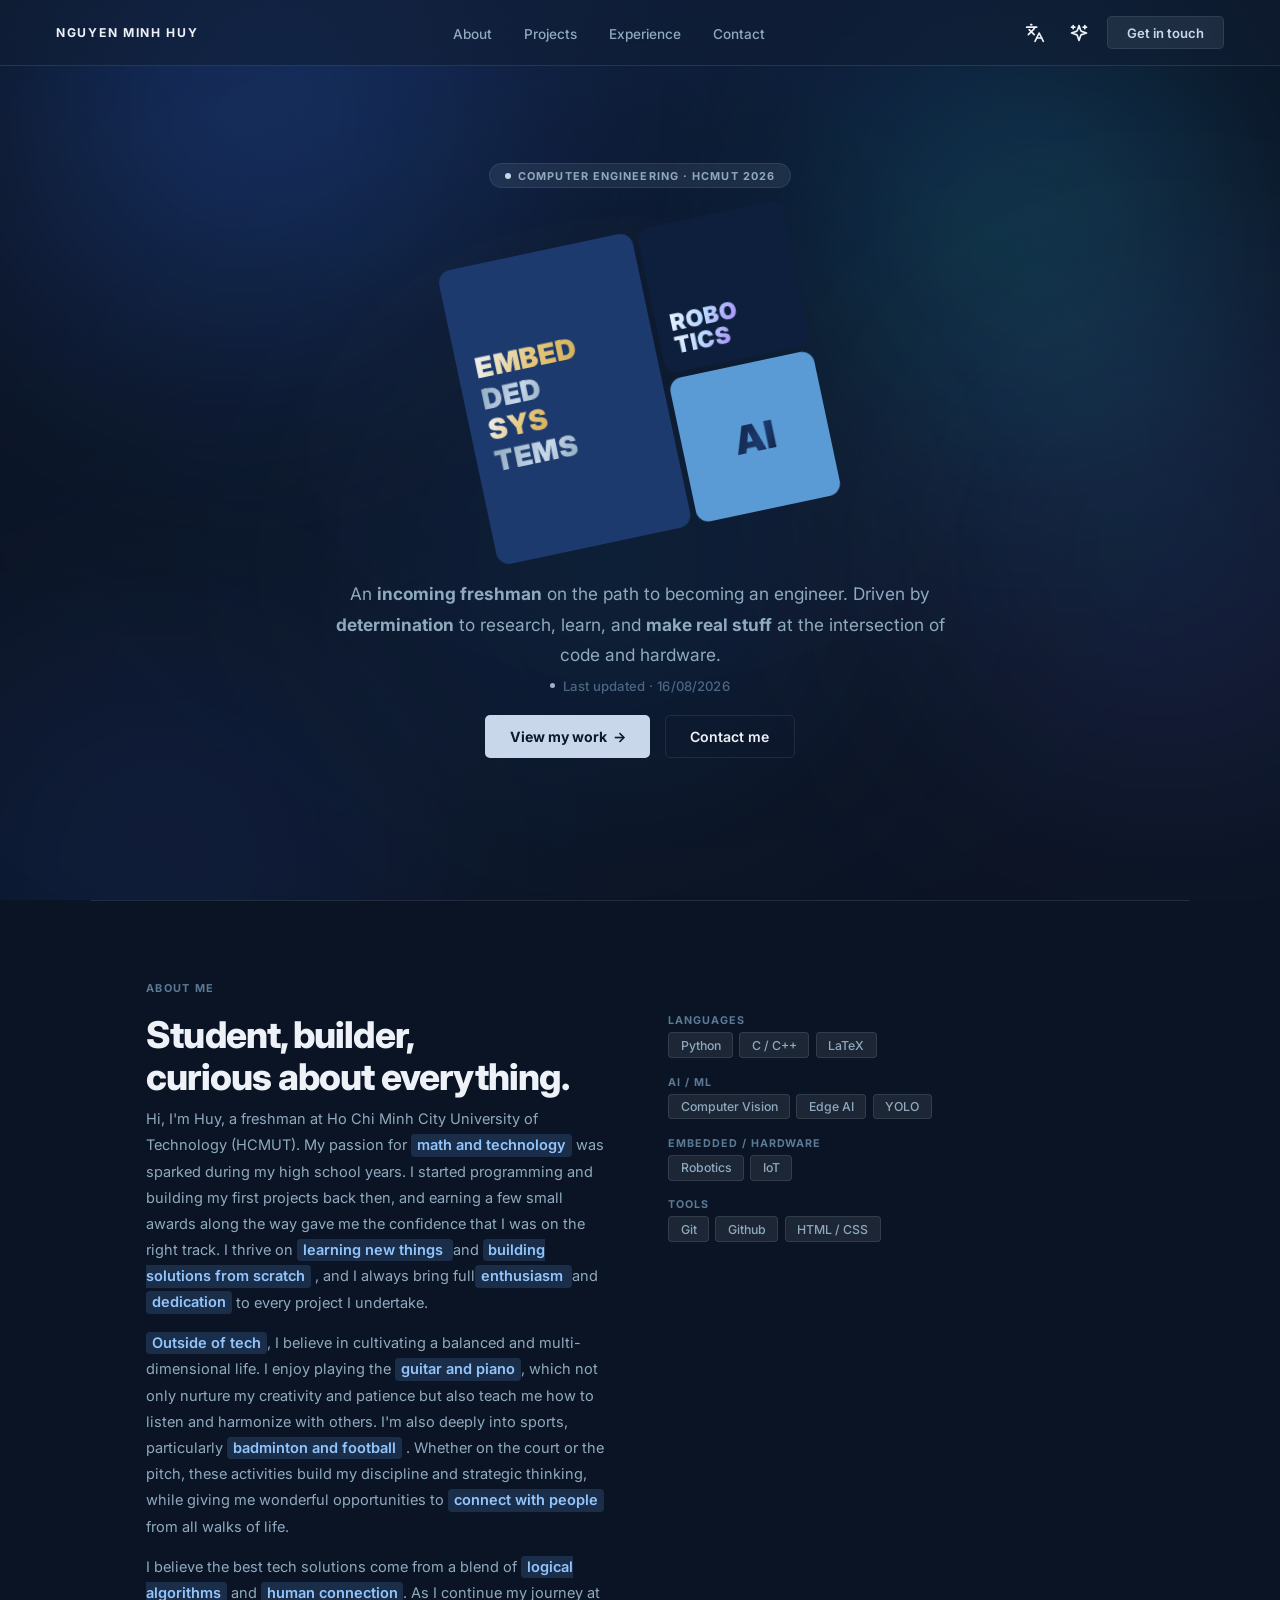
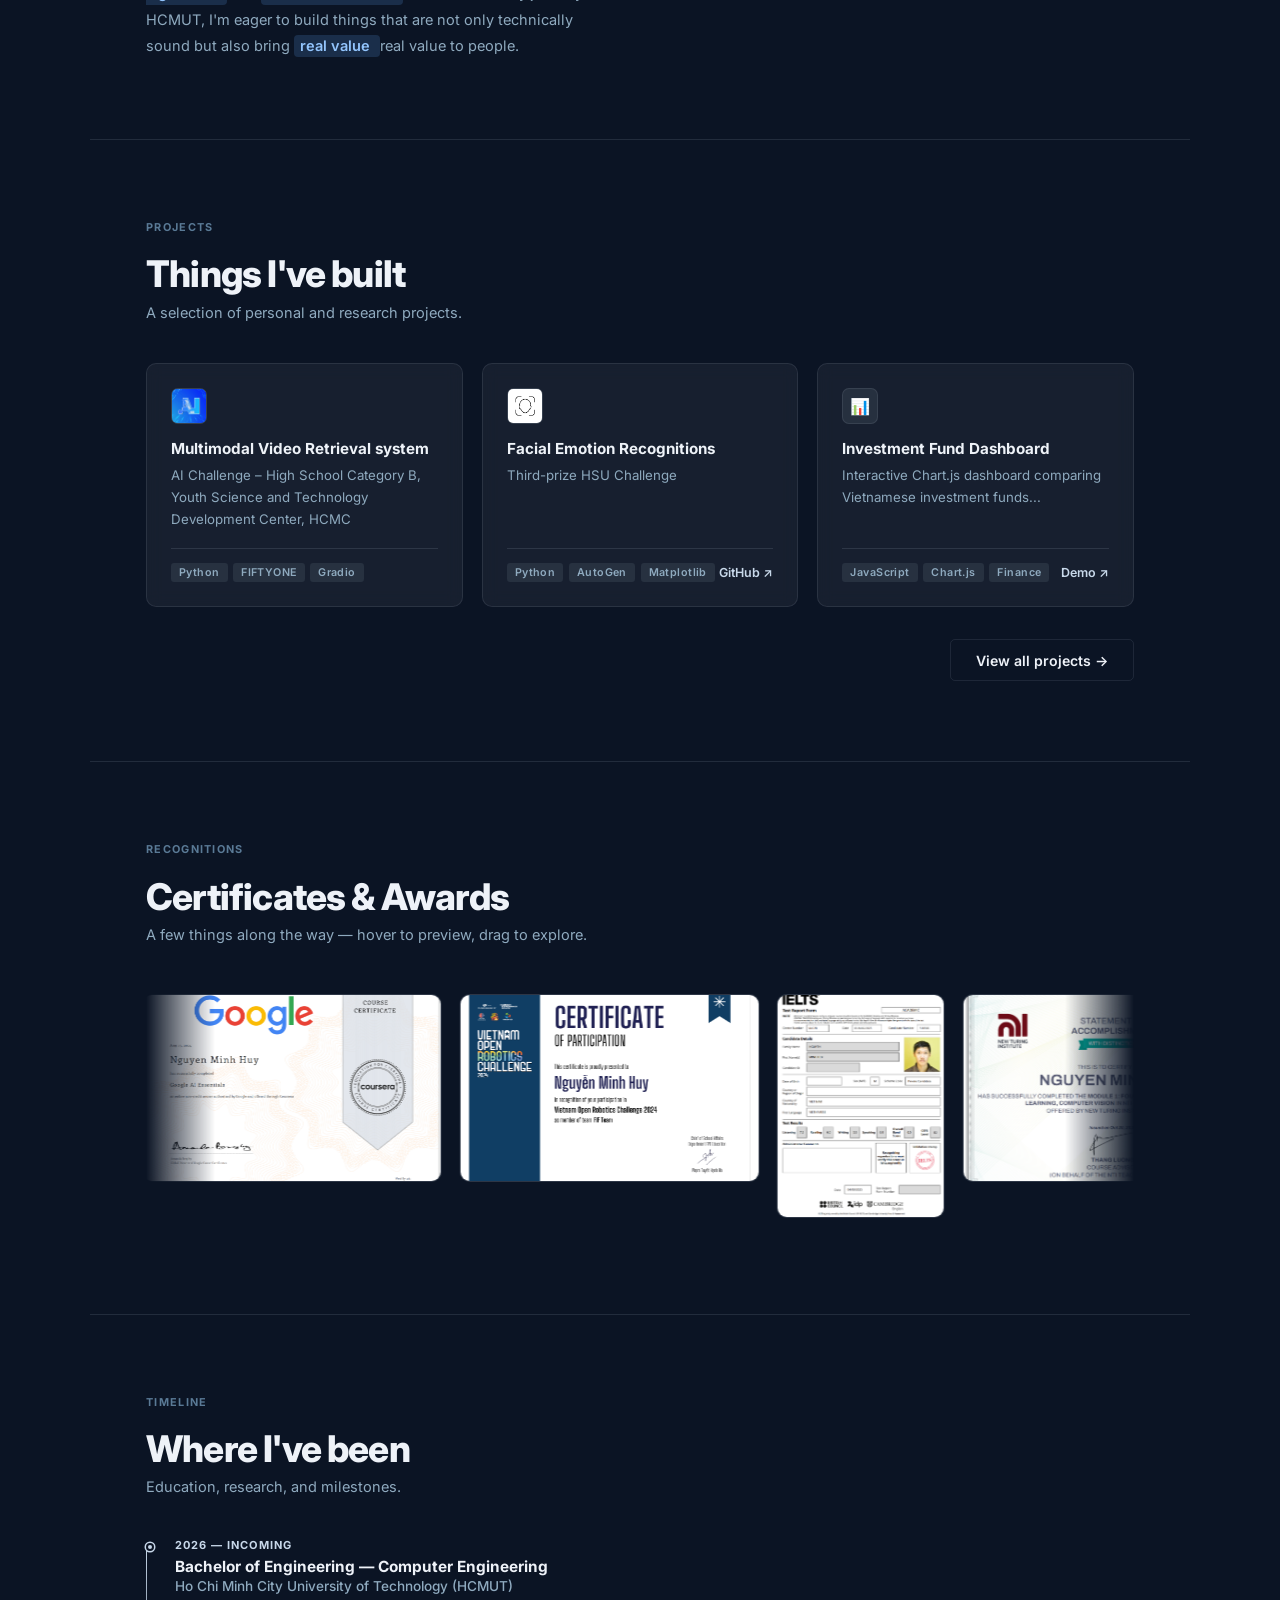
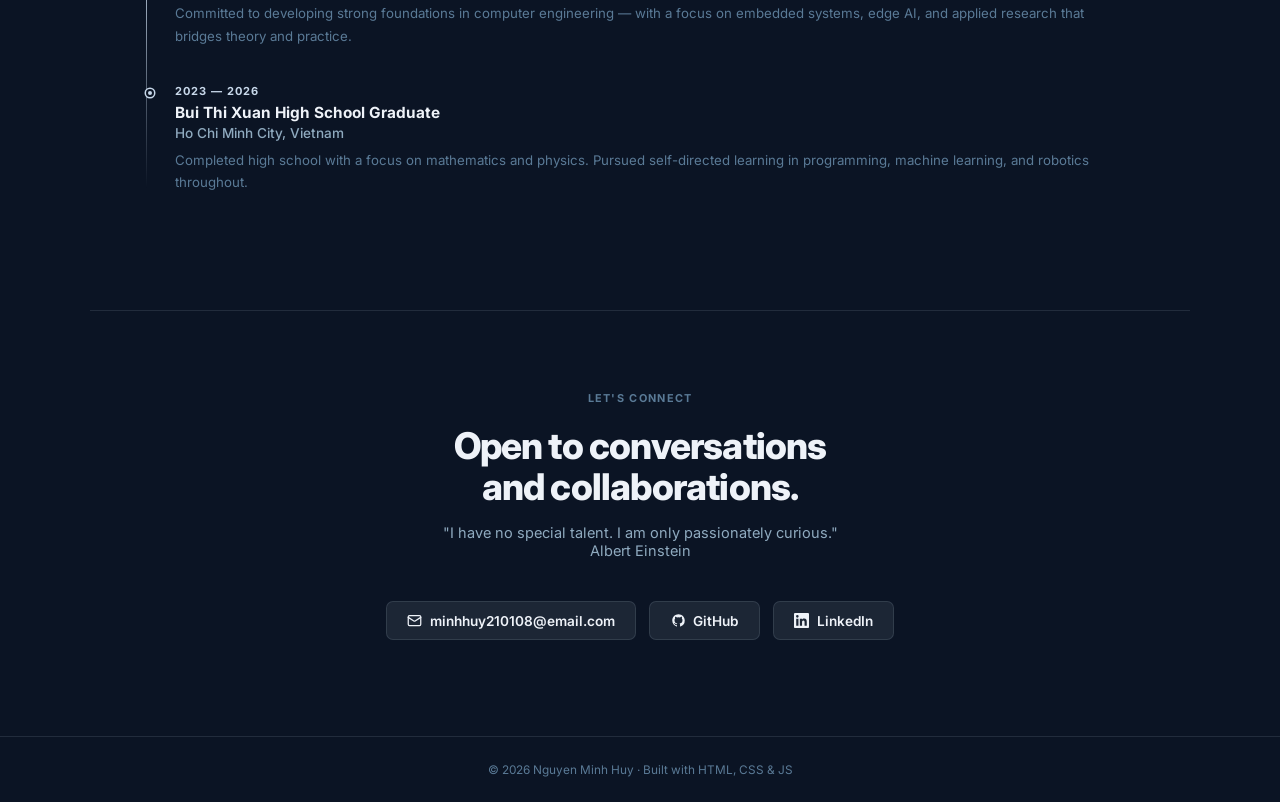
==== commit ff9d2d89: "new projectdata update" ====
--- a/index.html
+++ b/index.html
@@ -102,7 +102,7 @@
       </p>
         <div class="pd-updated">
           <span class="pd-updated-dot"></span>
-           Last updated · August 2026
+           Last updated · 16/08/2026
         </div>
       <div class="cta-row">
         <a href="#projects" class="btn-p">View my work &nbsp;→</a>
@@ -189,7 +189,7 @@
       <p>Third-prize HSU Challenge</p>
       <div class="proj-footer">
         <div class="proj-tags"><span class="proj-tag">Python</span><span class="proj-tag">AutoGen </span><span class="proj-tag">Matplotlib</span></div>
-        <a href="#" class="proj-link" onclick="event.stopPropagation();">GitHub ↗</a>
+        <a href="https://github.com/minhhuyng21/Facial-emotion-recognition" class="proj-link" onclick="event.stopPropagation();">GitHub ↗</a>
       </div>
     </div>
 
--- a/css/style.css
+++ b/css/style.css
@@ -962,6 +962,68 @@
 
   color: var(--muted);
   opacity: 0.8;
+}
+
+.pd-visual-grid {
+  display: grid;
+  grid-template-columns: repeat(3, minmax(0, 1fr));
+  gap: 0.8rem;
+}
+
+.pd-visual-grid figure {
+  min-width: 0;
+  margin: 0;
+  padding: 0.5rem;
+  background: var(--card);
+  border: 1px solid var(--border);
+  border-radius: 10px;
+}
+
+.pd-visual-grid img {
+  width: 100%;
+  height: 180px;
+  object-fit: contain;
+  border-radius: 6px;
+}
+
+.pd-visual-grid figcaption {
+  margin-top: 0.55rem;
+  text-align: center;
+  font-size: 0.72rem;
+  line-height: 1.4;
+  color: var(--muted);
+}
+
+@media (max-width: 700px) {
+  .pd-visual-grid {
+    grid-template-columns: 1fr;
+  }
+
+  .pd-visual-grid img {
+    height: auto;
+    max-height: 400px;
+  }
+}
+.pd-media {
+  width: 100%;
+  margin: 1.5rem 0 2rem;
+}
+
+.pd-media img {
+  display: block;
+  width: 100%;
+  max-width: 100%;
+  height: auto;
+  border-radius: 10px;
+  object-fit: contain;
+}
+.pd-caption {
+  display: block;
+  padding: 0.7rem 0.4rem 0.25rem;
+  font-size: 0.72rem;
+  line-height: 1.5;
+  color: var(--muted);
+  text-align: center;
 }
 
 .pd-updated-dot {
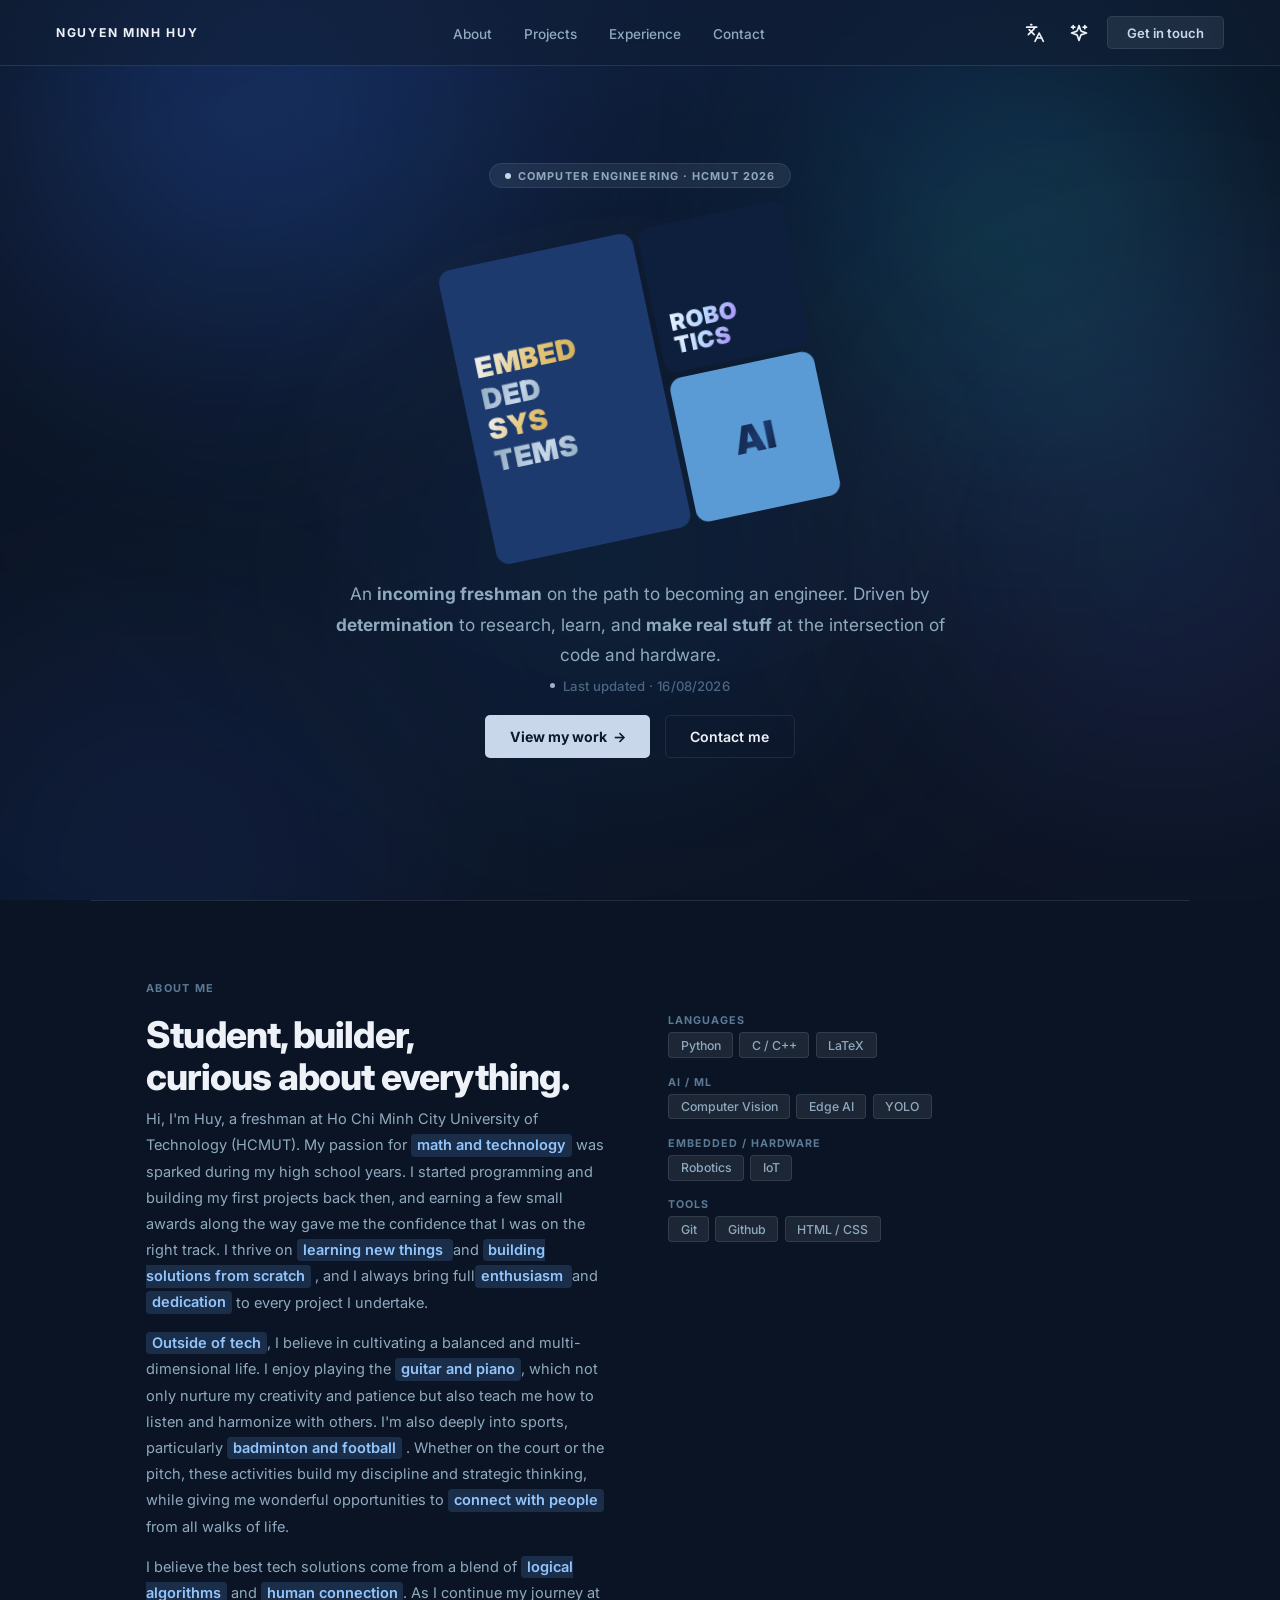
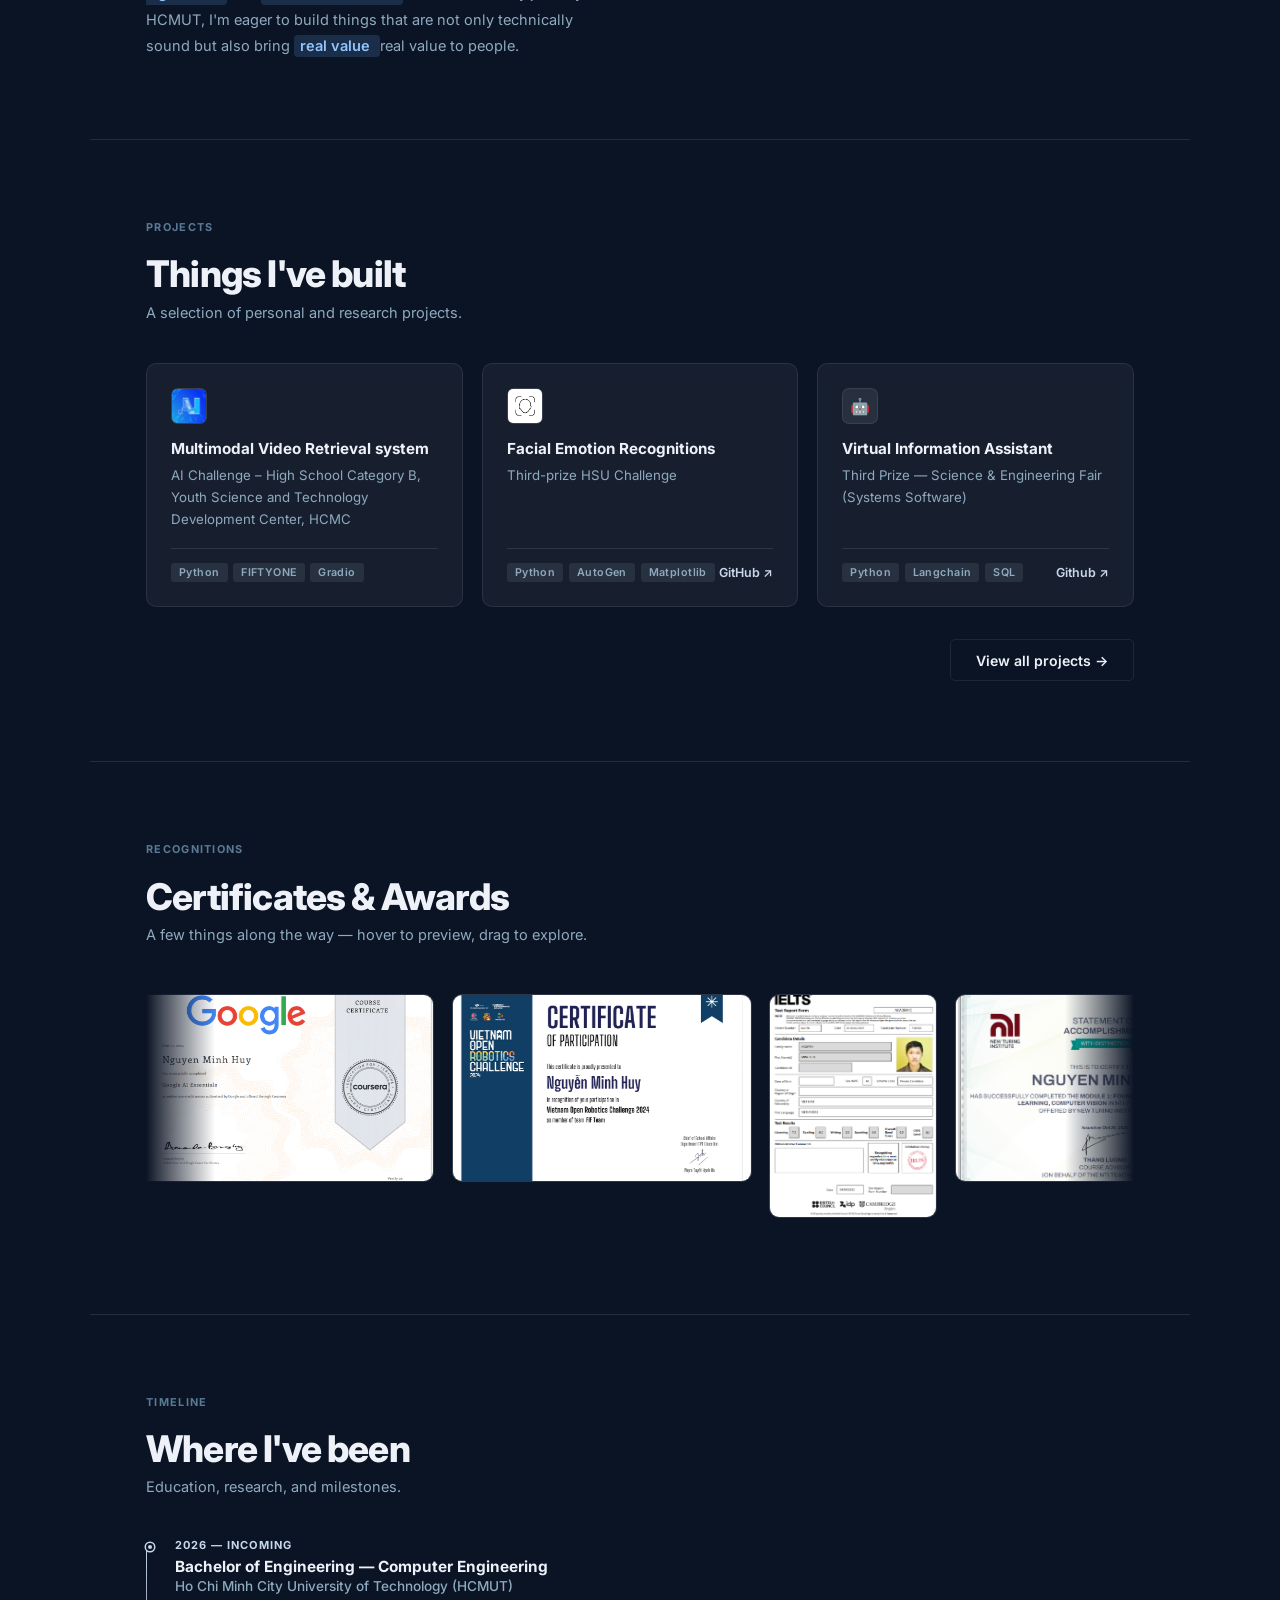
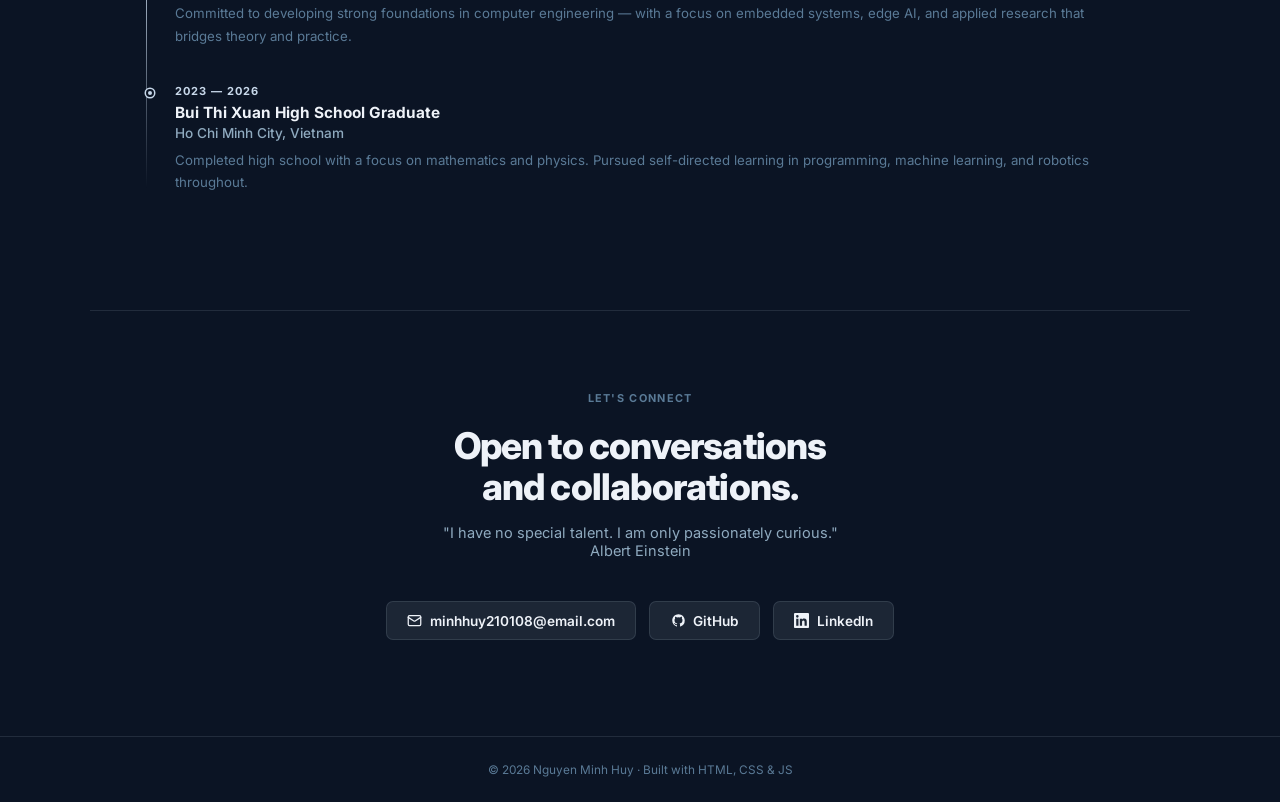
==== commit e8c27635: "update data 16/8" ====
--- a/index.html
+++ b/index.html
@@ -174,7 +174,7 @@
   <div class="projects-grid">
     <!-- Card 1: Thêm modal-trigger và data-id="project-1" -->
     <div class="proj-card modal-trigger" data-id="project-aic" >
-      <div class="proj-icon"><img src="assets/aic.png" alt="AI Challenge"></div>
+      <div class="proj-icon"><img src="assets/aic/aic.png" alt="AI Challenge"></div>
       <h3>Multimodal Video Retrieval system</h3>
       <p>AI Challenge – High School Category B, Youth Science and Technology Development Center, HCMC</p>
       <div class="proj-footer">
@@ -184,7 +184,7 @@
 
     <!-- Card 2: Thêm modal-trigger và data-id="project-2" -->
     <div class="proj-card modal-trigger" data-id="project-emotion" style="cursor: pointer;">
-      <div class="proj-icon"><img src="assets/face.jpg" alt="AI Challenge"></div>
+      <div class="proj-icon"><img src="assets/emotion/face.jpg" alt="AI Challenge"></div>
       <h3>Facial Emotion Recognitions</h3>
       <p>Third-prize HSU Challenge</p>
       <div class="proj-footer">
@@ -194,13 +194,13 @@
     </div>
 
     <!-- Card 3: Thêm modal-trigger và data-id="project-3" (nhớ thêm key "project-3" vào projectsData) -->
-    <div class="proj-card modal-trigger" data-id="project-3" style="cursor: pointer;">
-      <div class="proj-icon">📊</div>
-      <h3>Investment Fund Dashboard</h3>
-      <p>Interactive Chart.js dashboard comparing Vietnamese investment funds...</p>
+    <div class="proj-card modal-trigger" data-id="project-chatbot" style="cursor: pointer;">
+      <div class="proj-icon">🤖</div>
+      <h3>Virtual Information Assistant</h3>
+      <p>Third Prize — Science & Engineering Fair (Systems Software) </p>
       <div class="proj-footer">
-        <div class="proj-tags"><span class="proj-tag">JavaScript</span><span class="proj-tag">Chart.js</span><span class="proj-tag">Finance</span></div>
-        <a href="#" class="proj-link" onclick="event.stopPropagation();">Demo ↗</a>
+        <div class="proj-tags"><span class="proj-tag">Python</span><span class="proj-tag">Langchain</span><span class="proj-tag">SQL</span></div>
+        <a href="https://github.com/HaDungx/KHKT_2024-2025" class="proj-link" onclick="event.stopPropagation();">Github ↗</a>
       </div>
     </div>
   </div>
--- a/css/style.css
+++ b/css/style.css
@@ -1032,6 +1032,45 @@
   border-radius: 50%;
   background: var(--accent);
   flex-shrink: 0;
+}
+.pd-reference-links {
+  display: flex;
+  flex-wrap: wrap;
+  gap: .55rem;
+  margin-top: .3rem;
+}
+
+.pd-reference-links a {
+  display: inline-flex;
+  align-items: center;
+  gap: .4rem;
+
+  padding: .42rem .7rem;
+
+  border: 1px solid var(--border);
+  border-radius: 7px;
+
+  background: var(--tag-bg);
+  color: var(--sub);
+
+  font-size: .76rem;
+  font-weight: 600;
+  text-decoration: none;
+
+  transition: background .2s ease, color .2s ease,
+              border-color .2s ease, transform .2s ease;
+}
+
+.pd-reference-links a:hover {
+  color: var(--text);
+  background: var(--card-hover);
+  border-color: var(--cert-border-hover);
+  transform: translateY(-1px);
+}
+
+.pd-ref-arrow {
+  font-size: .72rem;
+  opacity: .6;
 }
 .pd-badges { display: flex; flex-wrap: wrap; gap: .45rem; margin: 0 0 1.6rem; }
 .pd-badge {
